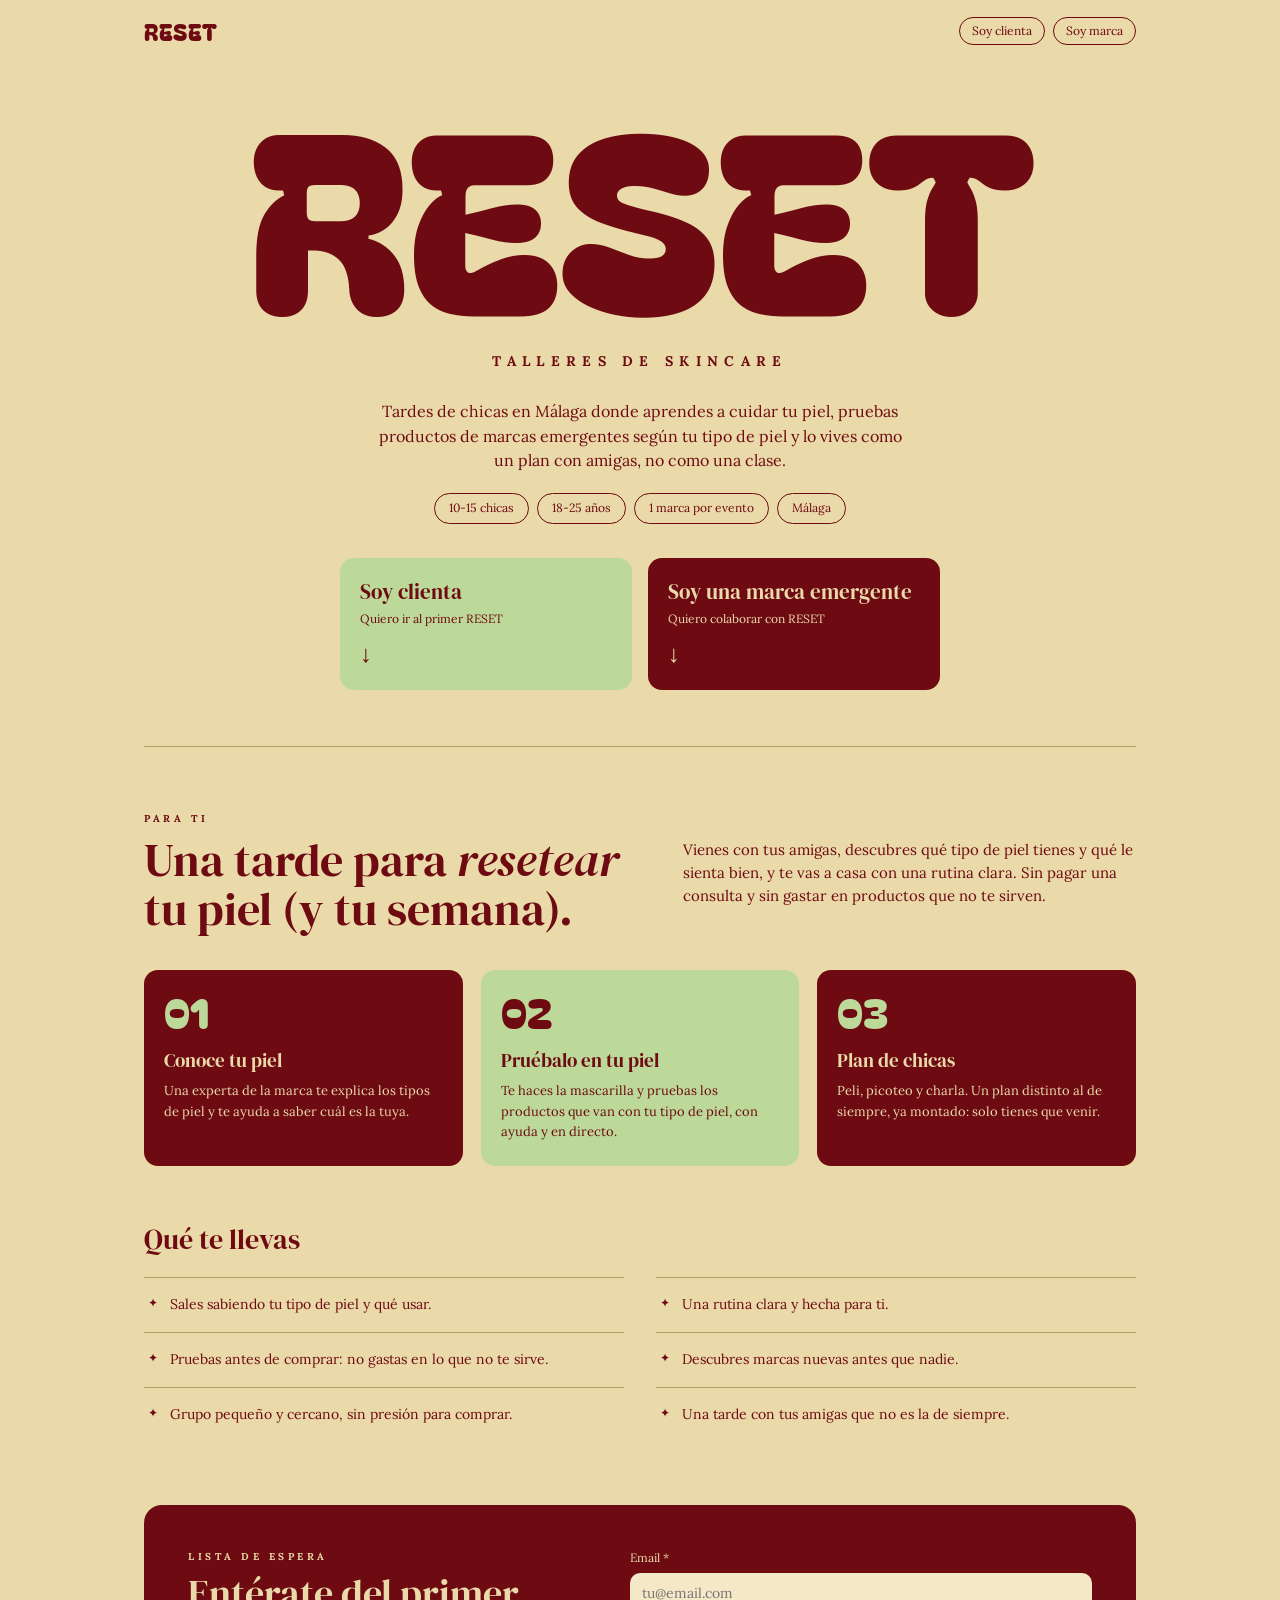
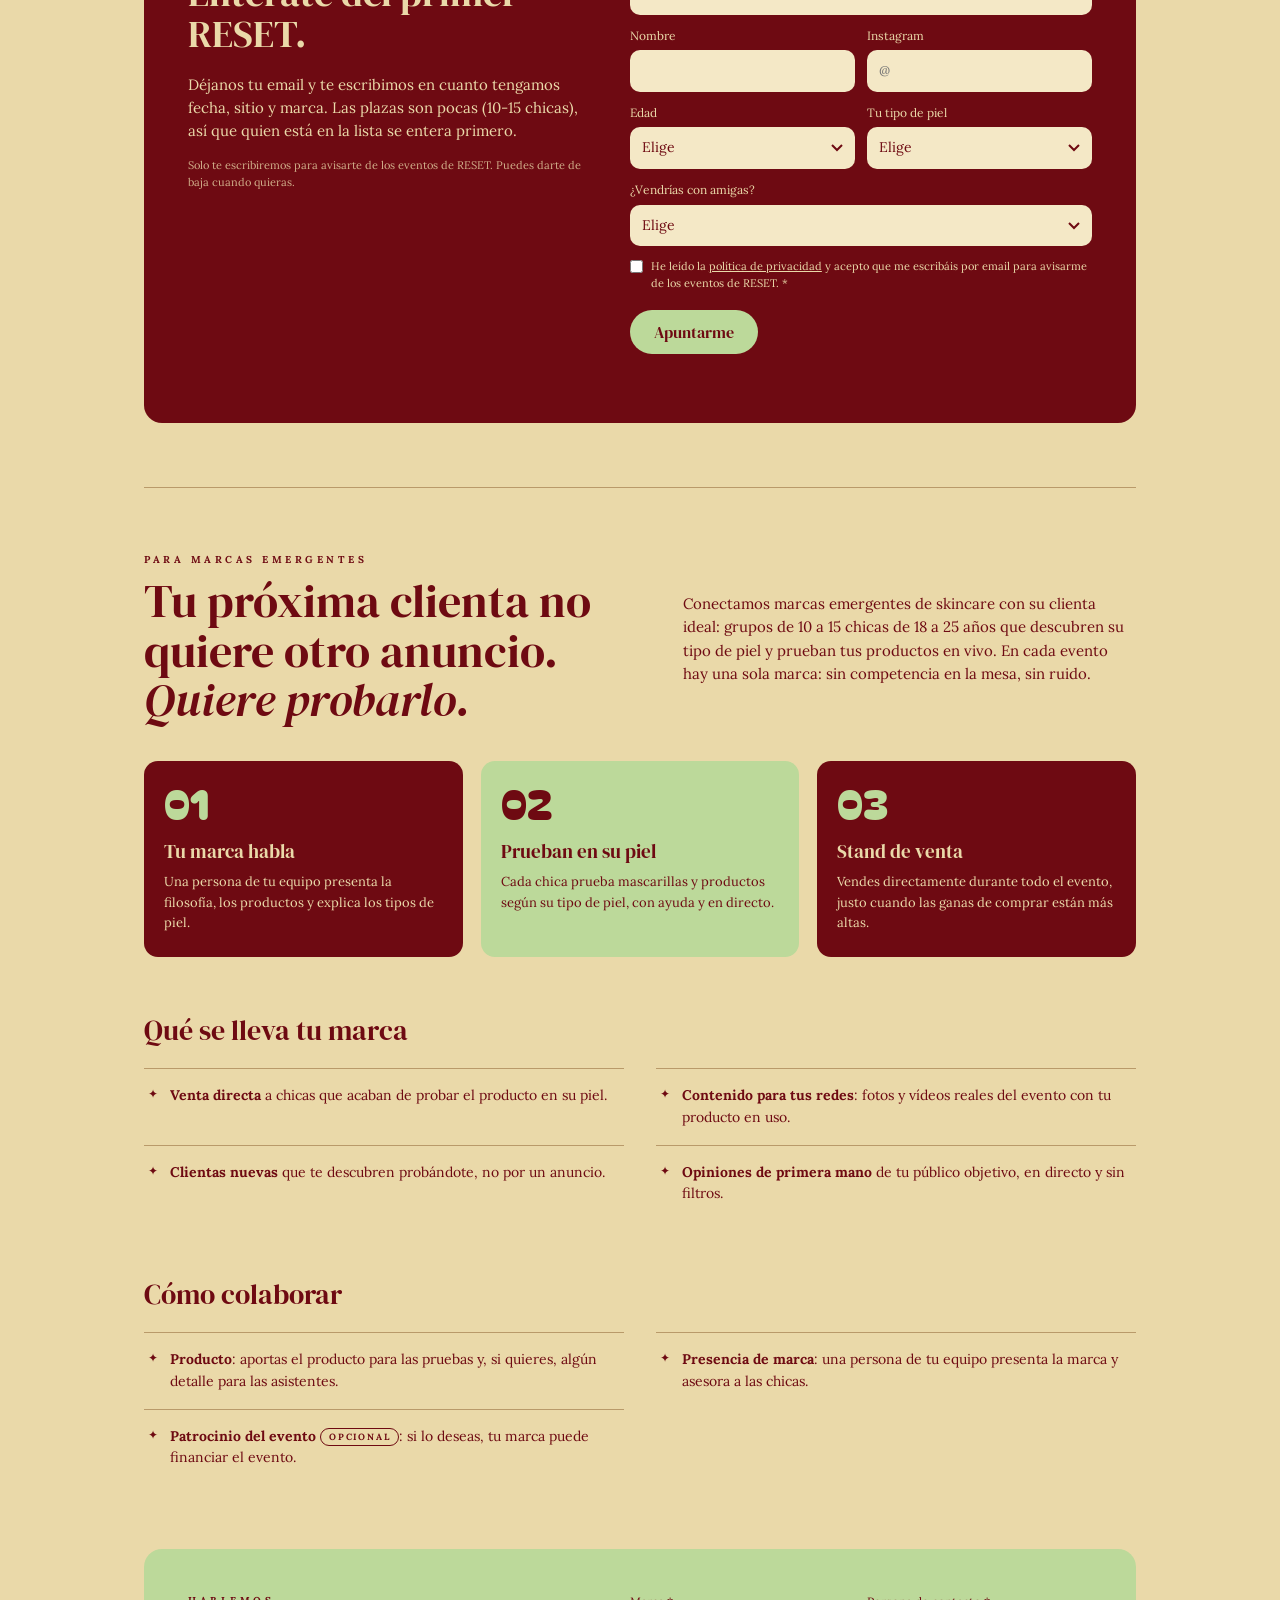
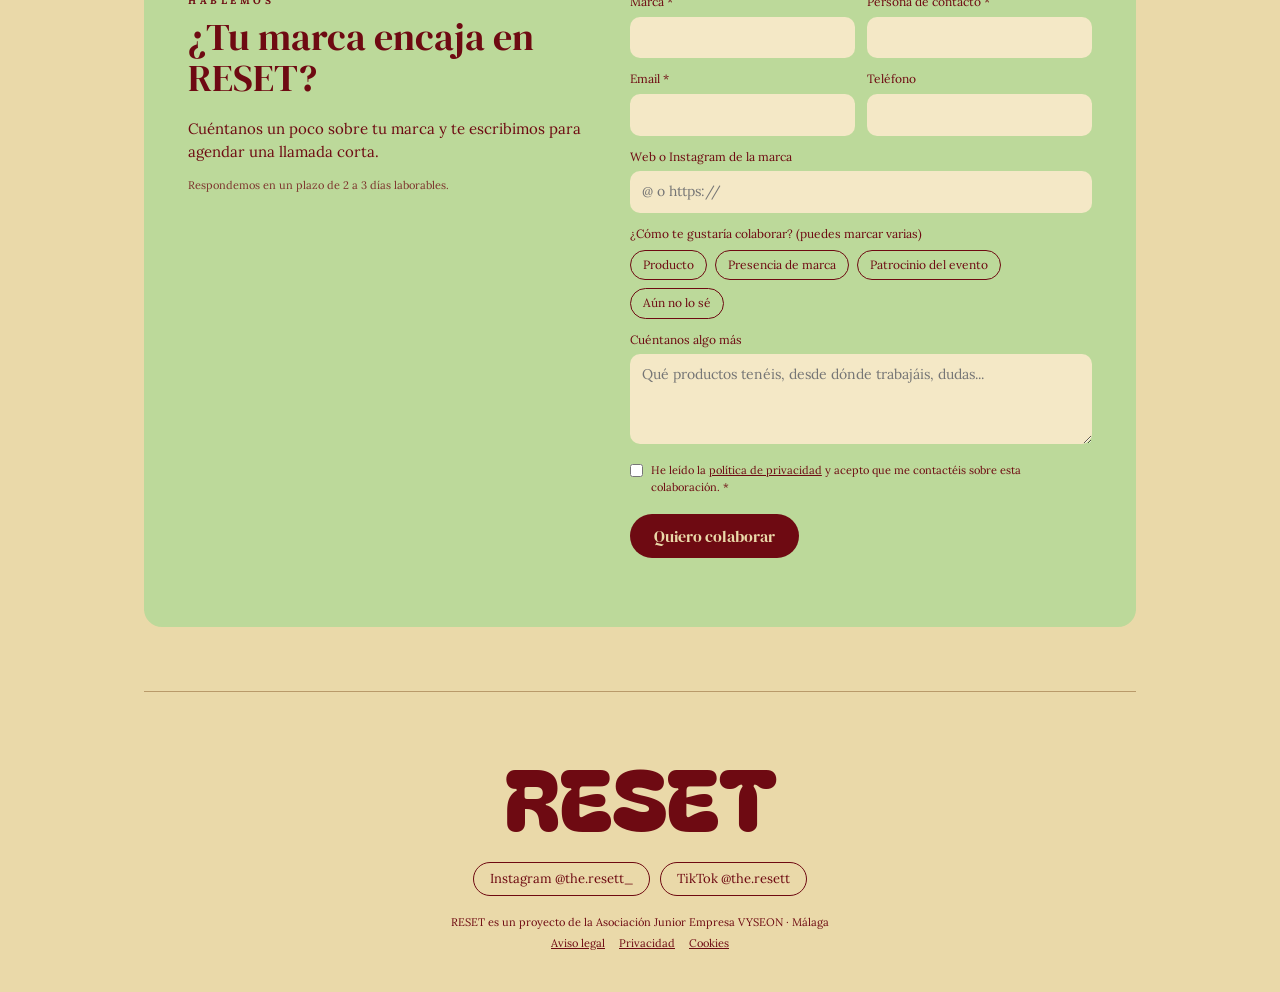
==== index.html @ 3e0664a7 "Add files via upload" ====
<!doctype html>
<html lang="es">
<head>
<meta charset="utf-8">
<meta name="viewport" content="width=device-width, initial-scale=1">
<title>RESET · Talleres de skincare en Málaga</title>
<meta name="description" content="Tardes de chicas en Málaga donde aprendes a cuidar tu piel, pruebas productos de marcas emergentes según tu tipo de piel y lo vives como un plan con amigas.">
<link rel="preconnect" href="https://fonts.googleapis.com">
<link rel="preconnect" href="https://fonts.gstatic.com" crossorigin>
<link href="https://fonts.googleapis.com/css2?family=Bagel+Fat+One&family=DM+Serif+Display:ital@0;1&family=Lora:ital,wght@0,400;0,600;0,700;1,400&display=swap" rel="stylesheet">
<style>
  :root{
    --cream:#ead9a9;
    --cream-2:#f4e8c6;
    --wine:#6e0a12;
    --wine-2:#5a070e;
    --green:#bcd99a;
    --line:#b99a6a;
    --display:'Bagel Fat One', 'DM Serif Display', serif;
    --serif:'DM Serif Display', Georgia, serif;
    --body:'Lora', Georgia, serif;
  }
  *{box-sizing:border-box;margin:0;padding:0}
  html{scroll-behavior:smooth}
  body{background:var(--cream);color:var(--wine);font-family:var(--body);font-size:15px;line-height:1.55;-webkit-font-smoothing:antialiased}
  a{color:inherit}
  .wrap{max-width:1040px;margin:0 auto;padding:0 24px}

  /* NAV */
  .nav{display:flex;justify-content:space-between;align-items:center;padding:14px 0}
  .nav .logo{font-family:var(--display);font-size:22px;text-decoration:none;letter-spacing:.5px}
  .nav .pills{display:flex;gap:8px}
  .pill{border:1.5px solid var(--wine);border-radius:999px;padding:4px 12px;font-size:12px;text-decoration:none;white-space:nowrap;transition:background .2s,color .2s}
  a.pill:hover{background:var(--wine);color:var(--cream)}

  /* HERO */
  .hero{text-align:center;padding:24px 0 56px;border-bottom:1.5px solid var(--line)}
  .hero h1{font-family:var(--display);font-weight:400;font-size:clamp(84px,22vw,250px);line-height:.9;letter-spacing:-2px;margin-top:10px}
  .hero .kicker{letter-spacing:.45em;font-size:14px;font-weight:700;margin:30px 0 26px;text-transform:uppercase}
  .hero p.lead{max-width:540px;margin:0 auto;font-size:16px}
  .tags{display:flex;flex-wrap:wrap;justify-content:center;gap:8px;margin:20px 0 34px}
  .tags .pill{font-size:12px;padding:5px 14px}
  .choices{display:grid;grid-template-columns:1fr 1fr;gap:16px;max-width:600px;margin:0 auto}
  .choice{display:block;text-align:left;text-decoration:none;border-radius:14px;padding:18px 20px;min-height:120px;transition:transform .2s}
  .choice:hover{transform:translateY(-3px)}
  .choice strong{font-family:var(--serif);font-weight:400;font-size:21px;display:block}
  .choice small{font-size:12px;display:block;margin-top:2px}
  .choice .arrow{font-size:24px;display:block;margin-top:6px}
  .choice.green{background:var(--green)}
  .choice.wine{background:var(--wine);color:var(--cream)}

  /* SECTIONS */
  section.block{padding:64px 0;border-bottom:1.5px solid var(--line)}
  .eyebrow{font-size:10px;letter-spacing:.35em;text-transform:uppercase;font-weight:700;margin-bottom:8px}
  .intro{display:grid;grid-template-columns:1.1fr 1fr;gap:40px;align-items:center;margin-bottom:36px}
  h2{font-family:var(--serif);font-weight:400;font-size:clamp(32px,4.6vw,46px);line-height:1.08}
  h2 em{font-style:italic}
  h3{font-family:var(--serif);font-weight:400;font-size:28px;margin:52px 0 16px}
  .cards{display:grid;grid-template-columns:repeat(3,1fr);gap:18px}
  .card{border-radius:14px;padding:20px 20px 24px;min-height:180px}
  .card.wine{background:var(--wine);color:var(--cream)}
  .card.green{background:var(--green);color:var(--wine)}
  .card .num{font-family:var(--display);font-size:42px;line-height:1;color:var(--green)}
  .card.green .num{color:var(--wine)}
  .card h4{font-family:var(--serif);font-weight:400;font-size:19px;margin:14px 0 6px}
  .card p{font-size:13px}

  .list{display:grid;grid-template-columns:1fr 1fr;column-gap:32px}
  .list li{list-style:none;border-top:1.5px solid var(--line);padding:16px 0 16px 26px;position:relative;font-size:14px}
  .list li::before{content:"✦";position:absolute;left:4px;top:16px;font-size:12px}
  .list li b{font-weight:700}
  .badge{display:inline-block;border:1.5px solid var(--wine);border-radius:999px;font-size:9px;letter-spacing:.2em;padding:1px 8px;vertical-align:middle;font-weight:700}

  /* FORMS */
  .formbox{border-radius:18px;padding:44px;display:grid;grid-template-columns:1fr 1.15fr;gap:40px;margin-top:64px}
  .formbox.wine{background:var(--wine);color:var(--cream)}
  .formbox.green{background:var(--green);color:var(--wine)}
  .formbox h2{font-size:clamp(30px,3.6vw,38px);margin-bottom:18px}
  .formbox .note{font-size:11px;opacity:.8;margin-top:14px}
  form .row{display:grid;grid-template-columns:1fr 1fr;gap:12px}
  form label.f{display:block;font-size:12px;margin-bottom:12px}
  form label.f span{display:block;margin-bottom:5px}
  input[type=text],input[type=email],input[type=tel],input[type=url],select,textarea{
    width:100%;font:inherit;font-size:14px;color:var(--wine);background:var(--cream-2);border:none;border-radius:10px;padding:10px 12px;outline:2px solid transparent;transition:outline-color .2s}
  input:focus,select:focus,textarea:focus{outline-color:var(--wine)}
  .formbox.wine input:focus,.formbox.wine select:focus{outline-color:var(--green)}
  textarea{min-height:90px;resize:vertical}
  select{appearance:none;background-image:url("data:image/svg+xml,%3Csvg xmlns='http://www.w3.org/2000/svg' width='12' height='8'%3E%3Cpath d='M1 1l5 5 5-5' stroke='%236e0a12' stroke-width='2' fill='none'/%3E%3C/svg%3E");background-repeat:no-repeat;background-position:right 12px center;padding-right:32px}
  .consent{display:flex;gap:8px;align-items:flex-start;font-size:11px;margin:8px 0 18px}
  .consent input{margin-top:2px;accent-color:var(--wine)}
  .chips{display:flex;flex-wrap:wrap;gap:8px;margin-bottom:12px}
  .chips label{cursor:pointer}
  .chips input{position:absolute;opacity:0;pointer-events:none}
  .chips span{display:inline-block;border:1.5px solid var(--wine);border-radius:999px;padding:5px 12px;font-size:12px;transition:background .2s,color .2s}
  .chips input:checked + span{background:var(--wine);color:var(--cream)}
  .chips input:focus-visible + span{outline:2px solid var(--wine);outline-offset:2px}
  .btn{font-family:var(--serif);font-size:16px;border:none;border-radius:999px;padding:11px 24px;cursor:pointer;transition:transform .15s,opacity .2s}
  .btn:hover{transform:translateY(-2px)}
  .btn:disabled{opacity:.6;cursor:wait}
  .btn.green{background:var(--green);color:var(--wine)}
  .btn.wine{background:var(--wine);color:var(--cream)}
  .status{font-size:13px;margin-top:12px;min-height:1em}
  .hp{display:none}

  /* FOOTER */
  footer{text-align:center;padding:60px 0 40px}
  footer .logo{font-family:var(--display);font-size:clamp(56px,10vw,86px);line-height:1}
  footer .social{display:flex;justify-content:center;gap:10px;margin:24px 0 18px;flex-wrap:wrap}
  footer .social .pill{font-size:13px;padding:6px 16px}
  footer small{font-size:11px;display:block}
  footer .legal{margin-top:4px;display:flex;justify-content:center;gap:14px;font-size:11px}

  @media (max-width:760px){
    .intro,.formbox{grid-template-columns:1fr;gap:20px}
    .cards{grid-template-columns:1fr}
    .list{grid-template-columns:1fr}
    .formbox{padding:28px 20px}
    .choices{grid-template-columns:1fr}
    .nav .pills .pill{font-size:11px;padding:4px 10px}
    form .row{grid-template-columns:1fr;gap:0}
  }
</style>
</head>
<body>

<div class="wrap">
  <nav class="nav">
    <a class="logo" href="#top">RESET</a>
    <div class="pills">
      <a class="pill" href="#clientas">Soy clienta</a>
      <a class="pill" href="#marcas">Soy marca</a>
    </div>
  </nav>

  <header class="hero" id="top">
    <h1>RESET</h1>
    <p class="kicker">Talleres de skincare</p>
    <p class="lead">Tardes de chicas en Málaga donde aprendes a cuidar tu piel, pruebas productos de marcas emergentes según tu tipo de piel y lo vives como un plan con amigas, no como una clase.</p>
    <div class="tags">
      <span class="pill">10-15 chicas</span>
      <span class="pill">18-25 años</span>
      <span class="pill">1 marca por evento</span>
      <span class="pill">Málaga</span>
    </div>
    <div class="choices">
      <a class="choice green" href="#clientas"><strong>Soy clienta</strong><small>Quiero ir al primer RESET</small><span class="arrow">↓</span></a>
      <a class="choice wine" href="#marcas"><strong>Soy una marca emergente</strong><small>Quiero colaborar con RESET</small><span class="arrow">↓</span></a>
    </div>
  </header>

  <!-- CLIENTAS -->
  <section class="block" id="clientas">
    <div class="intro">
      <div>
        <p class="eyebrow">Para ti</p>
        <h2>Una tarde para <em>resetear</em> tu piel (y tu semana).</h2>
      </div>
      <p>Vienes con tus amigas, descubres qué tipo de piel tienes y qué le sienta bien, y te vas a casa con una rutina clara. Sin pagar una consulta y sin gastar en productos que no te sirven.</p>
    </div>

    <div class="cards">
      <div class="card wine"><div class="num">01</div><h4>Conoce tu piel</h4><p>Una experta de la marca te explica los tipos de piel y te ayuda a saber cuál es la tuya.</p></div>
      <div class="card green"><div class="num">02</div><h4>Pruébalo en tu piel</h4><p>Te haces la mascarilla y pruebas los productos que van con tu tipo de piel, con ayuda y en directo.</p></div>
      <div class="card wine"><div class="num">03</div><h4>Plan de chicas</h4><p>Peli, picoteo y charla. Un plan distinto al de siempre, ya montado: solo tienes que venir.</p></div>
    </div>

    <h3>Qué te llevas</h3>
    <ul class="list">
      <li>Sales sabiendo tu tipo de piel y qué usar.</li>
      <li>Una rutina clara y hecha para ti.</li>
      <li>Pruebas antes de comprar: no gastas en lo que no te sirve.</li>
      <li>Descubres marcas nuevas antes que nadie.</li>
      <li>Grupo pequeño y cercano, sin presión para comprar.</li>
      <li>Una tarde con tus amigas que no es la de siempre.</li>
    </ul>

    <div class="formbox wine">
      <div>
        <p class="eyebrow">Lista de espera</p>
        <h2>Entérate del primer RESET.</h2>
        <p>Déjanos tu email y te escribimos en cuanto tengamos fecha, sitio y marca. Las plazas son pocas (10-15 chicas), así que quien está en la lista se entera primero.</p>
        <p class="note">Solo te escribiremos para avisarte de los eventos de RESET. Puedes darte de baja cuando quieras.</p>
      </div>
      <form class="js-form" data-subject="Nueva clienta en la lista de espera de RESET">
        <label class="f"><span>Email *</span><input type="email" name="email" placeholder="tu@email.com" required></label>
        <div class="row">
          <label class="f"><span>Nombre</span><input type="text" name="nombre"></label>
          <label class="f"><span>Instagram</span><input type="text" name="instagram" placeholder="@"></label>
        </div>
        <div class="row">
          <label class="f"><span>Edad</span>
            <select name="edad"><option value="">Elige</option><option>Menos de 18</option><option>18-20</option><option>21-23</option><option>24-25</option><option>Más de 25</option></select>
          </label>
          <label class="f"><span>Tu tipo de piel</span>
            <select name="tipo_de_piel"><option value="">Elige</option><option>Seca</option><option>Grasa</option><option>Mixta</option><option>Normal</option><option>Sensible</option><option>No lo sé</option></select>
          </label>
        </div>
        <label class="f"><span>¿Vendrías con amigas?</span>
          <select name="con_amigas"><option value="">Elige</option><option>Sí, con amigas</option><option>Sí, con una amiga</option><option>Iría sola</option><option>Aún no lo sé</option></select>
        </label>
        <label class="consent"><input type="checkbox" name="privacidad" value="Aceptada" required><span>He leído la <a href="#">política de privacidad</a> y acepto que me escribáis por email para avisarme de los eventos de RESET. *</span></label>
        <input class="hp" type="text" name="_honey" tabindex="-1" autocomplete="off">
        <button class="btn green" type="submit">Apuntarme</button>
        <p class="status" role="status"></p>
      </form>
    </div>
  </section>

  <!-- MARCAS -->
  <section class="block" id="marcas">
    <div class="intro">
      <div>
        <p class="eyebrow">Para marcas emergentes</p>
        <h2>Tu próxima clienta no quiere otro anuncio. <em>Quiere probarlo.</em></h2>
      </div>
      <p>Conectamos marcas emergentes de skincare con su clienta ideal: grupos de 10 a 15 chicas de 18 a 25 años que descubren su tipo de piel y prueban tus productos en vivo. En cada evento hay una sola marca: sin competencia en la mesa, sin ruido.</p>
    </div>

    <div class="cards">
      <div class="card wine"><div class="num">01</div><h4>Tu marca habla</h4><p>Una persona de tu equipo presenta la filosofía, los productos y explica los tipos de piel.</p></div>
      <div class="card green"><div class="num">02</div><h4>Prueban en su piel</h4><p>Cada chica prueba mascarillas y productos según su tipo de piel, con ayuda y en directo.</p></div>
      <div class="card wine"><div class="num">03</div><h4>Stand de venta</h4><p>Vendes directamente durante todo el evento, justo cuando las ganas de comprar están más altas.</p></div>
    </div>

    <h3>Qué se lleva tu marca</h3>
    <ul class="list">
      <li><b>Venta directa</b> a chicas que acaban de probar el producto en su piel.</li>
      <li><b>Contenido para tus redes</b>: fotos y vídeos reales del evento con tu producto en uso.</li>
      <li><b>Clientas nuevas</b> que te descubren probándote, no por un anuncio.</li>
      <li><b>Opiniones de primera mano</b> de tu público objetivo, en directo y sin filtros.</li>
    </ul>

    <h3>Cómo colaborar</h3>
    <ul class="list">
      <li><b>Producto</b>: aportas el producto para las pruebas y, si quieres, algún detalle para las asistentes.</li>
      <li><b>Presencia de marca</b>: una persona de tu equipo presenta la marca y asesora a las chicas.</li>
      <li><b>Patrocinio del evento</b> <span class="badge">OPCIONAL</span>: si lo deseas, tu marca puede financiar el evento.</li>
    </ul>

    <div class="formbox green">
      <div>
        <p class="eyebrow">Hablemos</p>
        <h2>¿Tu marca encaja en RESET?</h2>
        <p>Cuéntanos un poco sobre tu marca y te escribimos para agendar una llamada corta.</p>
        <p class="note">Respondemos en un plazo de 2 a 3 días laborables.</p>
      </div>
      <form class="js-form" data-subject="Nueva marca interesada en colaborar con RESET">
        <div class="row">
          <label class="f"><span>Marca *</span><input type="text" name="marca" required></label>
          <label class="f"><span>Persona de contacto *</span><input type="text" name="persona_de_contacto" required></label>
        </div>
        <div class="row">
          <label class="f"><span>Email *</span><input type="email" name="email" required></label>
          <label class="f"><span>Teléfono</span><input type="tel" name="telefono"></label>
        </div>
        <label class="f"><span>Web o Instagram de la marca</span><input type="text" name="web_o_instagram" placeholder="@ o https://"></label>
        <label class="f" style="margin-bottom:6px"><span>¿Cómo te gustaría colaborar? (puedes marcar varias)</span></label>
        <div class="chips">
          <label><input type="checkbox" name="colaboracion" value="Producto"><span>Producto</span></label>
          <label><input type="checkbox" name="colaboracion" value="Presencia de marca"><span>Presencia de marca</span></label>
          <label><input type="checkbox" name="colaboracion" value="Patrocinio del evento"><span>Patrocinio del evento</span></label>
          <label><input type="checkbox" name="colaboracion" value="Aún no lo sé"><span>Aún no lo sé</span></label>
        </div>
        <label class="f"><span>Cuéntanos algo más</span><textarea name="mensaje" placeholder="Qué productos tenéis, desde dónde trabajáis, dudas..."></textarea></label>
        <label class="consent"><input type="checkbox" name="privacidad" value="Aceptada" required><span>He leído la <a href="#">política de privacidad</a> y acepto que me contactéis sobre esta colaboración. *</span></label>
        <input class="hp" type="text" name="_honey" tabindex="-1" autocomplete="off">
        <button class="btn wine" type="submit">Quiero colaborar</button>
        <p class="status" role="status"></p>
      </form>
    </div>
  </section>

  <footer>
    <div class="logo">RESET</div>
    <div class="social">
      <a class="pill" href="https://www.instagram.com/the.resett_/" target="_blank" rel="noopener">Instagram @the.resett_</a>
      <a class="pill" href="https://www.tiktok.com/@the.resett" target="_blank" rel="noopener">TikTok @the.resett</a>
    </div>
    <small>RESET es un proyecto de la Asociación Junior Empresa VYSEON · Málaga</small>
    <div class="legal"><a href="#">Aviso legal</a><a href="#">Privacidad</a><a href="#">Cookies</a></div>
  </footer>
</div>

<script>
  // Envío de formularios a resett.info@gmail.com mediante FormSubmit (sin servidor propio)
  const ENDPOINT = 'https://formsubmit.co/ajax/resett.info@gmail.com';

  document.querySelectorAll('.js-form').forEach(form => {
    form.addEventListener('submit', async e => {
      e.preventDefault();
      const status = form.querySelector('.status');
      const btn = form.querySelector('button[type=submit]');
      const fd = new FormData(form);
      if (fd.get('_honey')) return; // bot

      const data = {};
      for (const [k, v] of fd.entries()) {
        if (k === '_honey') continue;
        data[k] = data[k] ? data[k] + ', ' + v : v;
      }
      data._subject = form.dataset.subject;
      data._template = 'table';
      if (data.email) data._replyto = data.email;

      btn.disabled = true;
      status.textContent = 'Enviando…';
      try {
        const res = await fetch(ENDPOINT, {
          method: 'POST',
          headers: { 'Content-Type': 'application/json', 'Accept': 'application/json' },
          body: JSON.stringify(data)
        });
        const out = await res.json().catch(() => ({}));
        if (!res.ok || out.success === 'false' || out.success === false) throw new Error(out.message || 'Error');
        form.reset();
        status.textContent = '¡Gracias! Lo hemos recibido. Te escribiremos pronto ✦';
      } catch (err) {
        status.textContent = 'Vaya, no se ha podido enviar. Inténtalo de nuevo o escríbenos a resett.info@gmail.com';
      } finally {
        btn.disabled = false;
      }
    });
  });
</script>
</body>
</html>
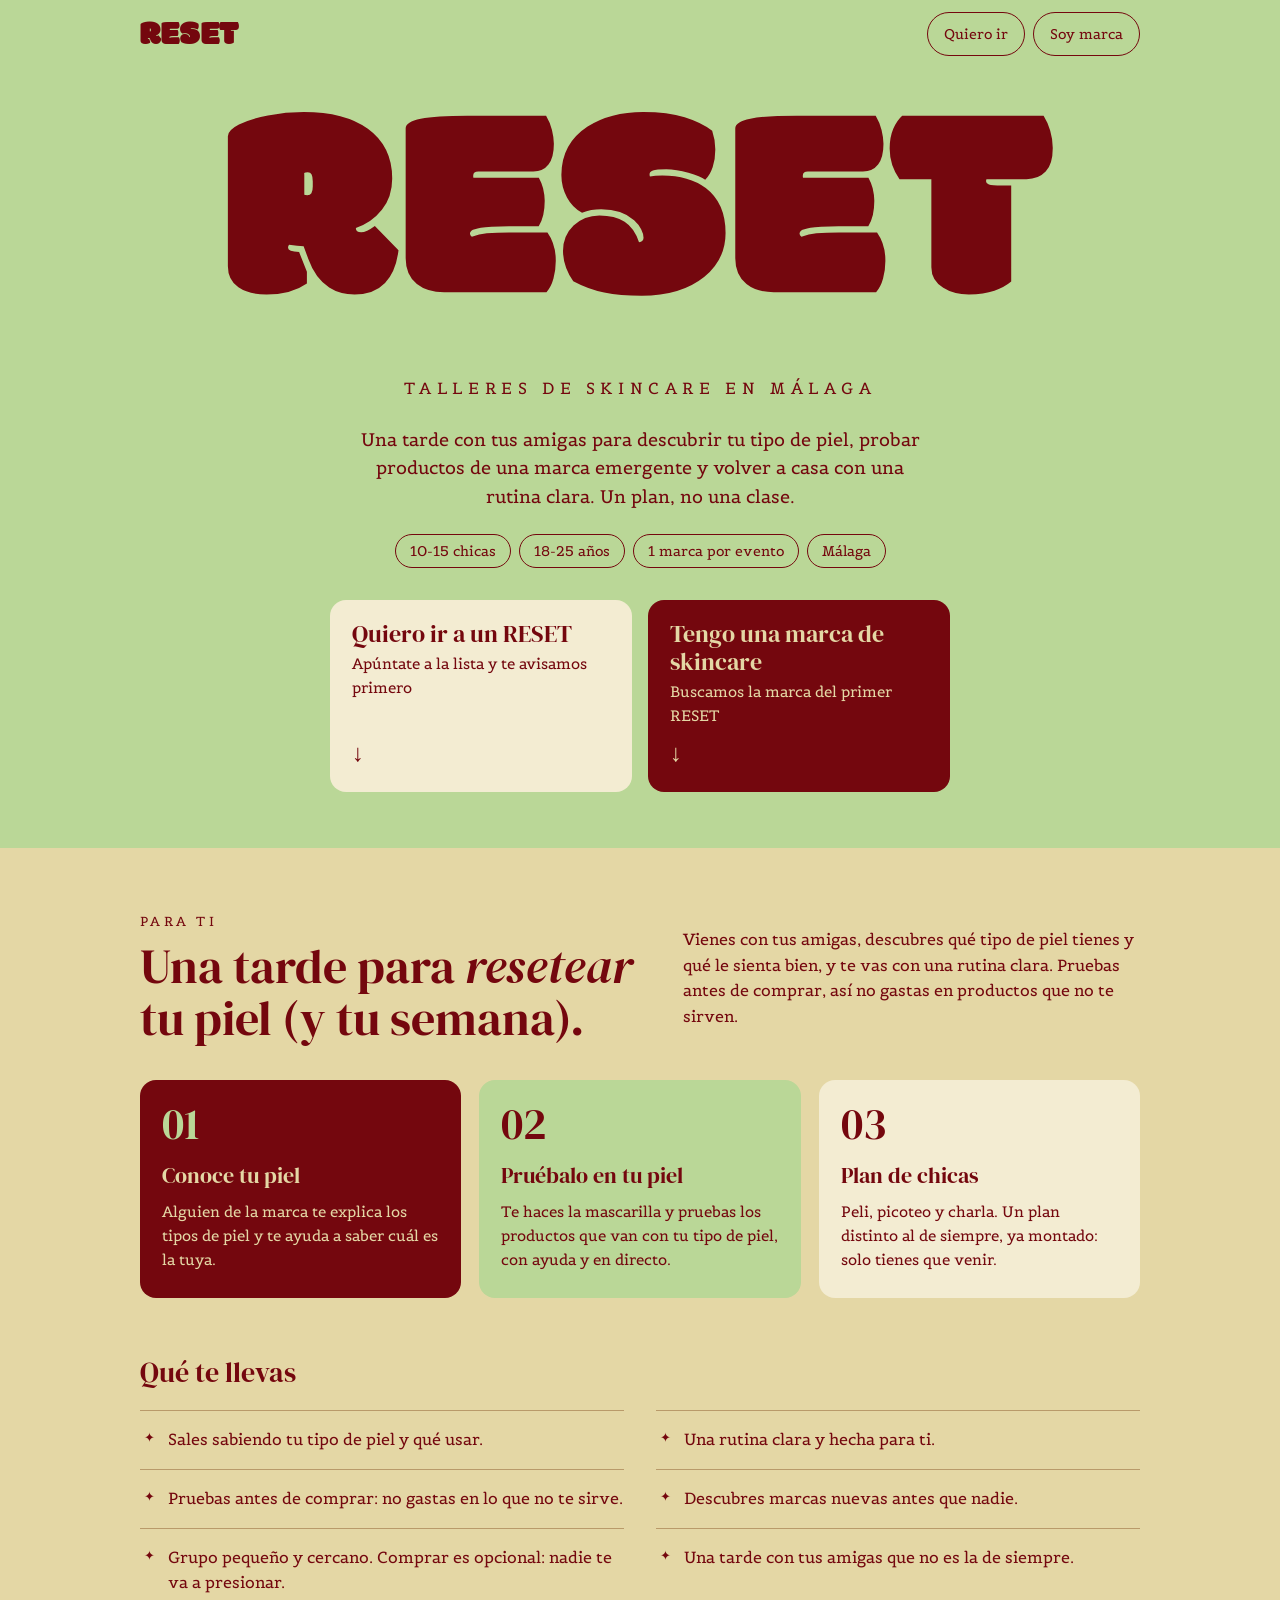
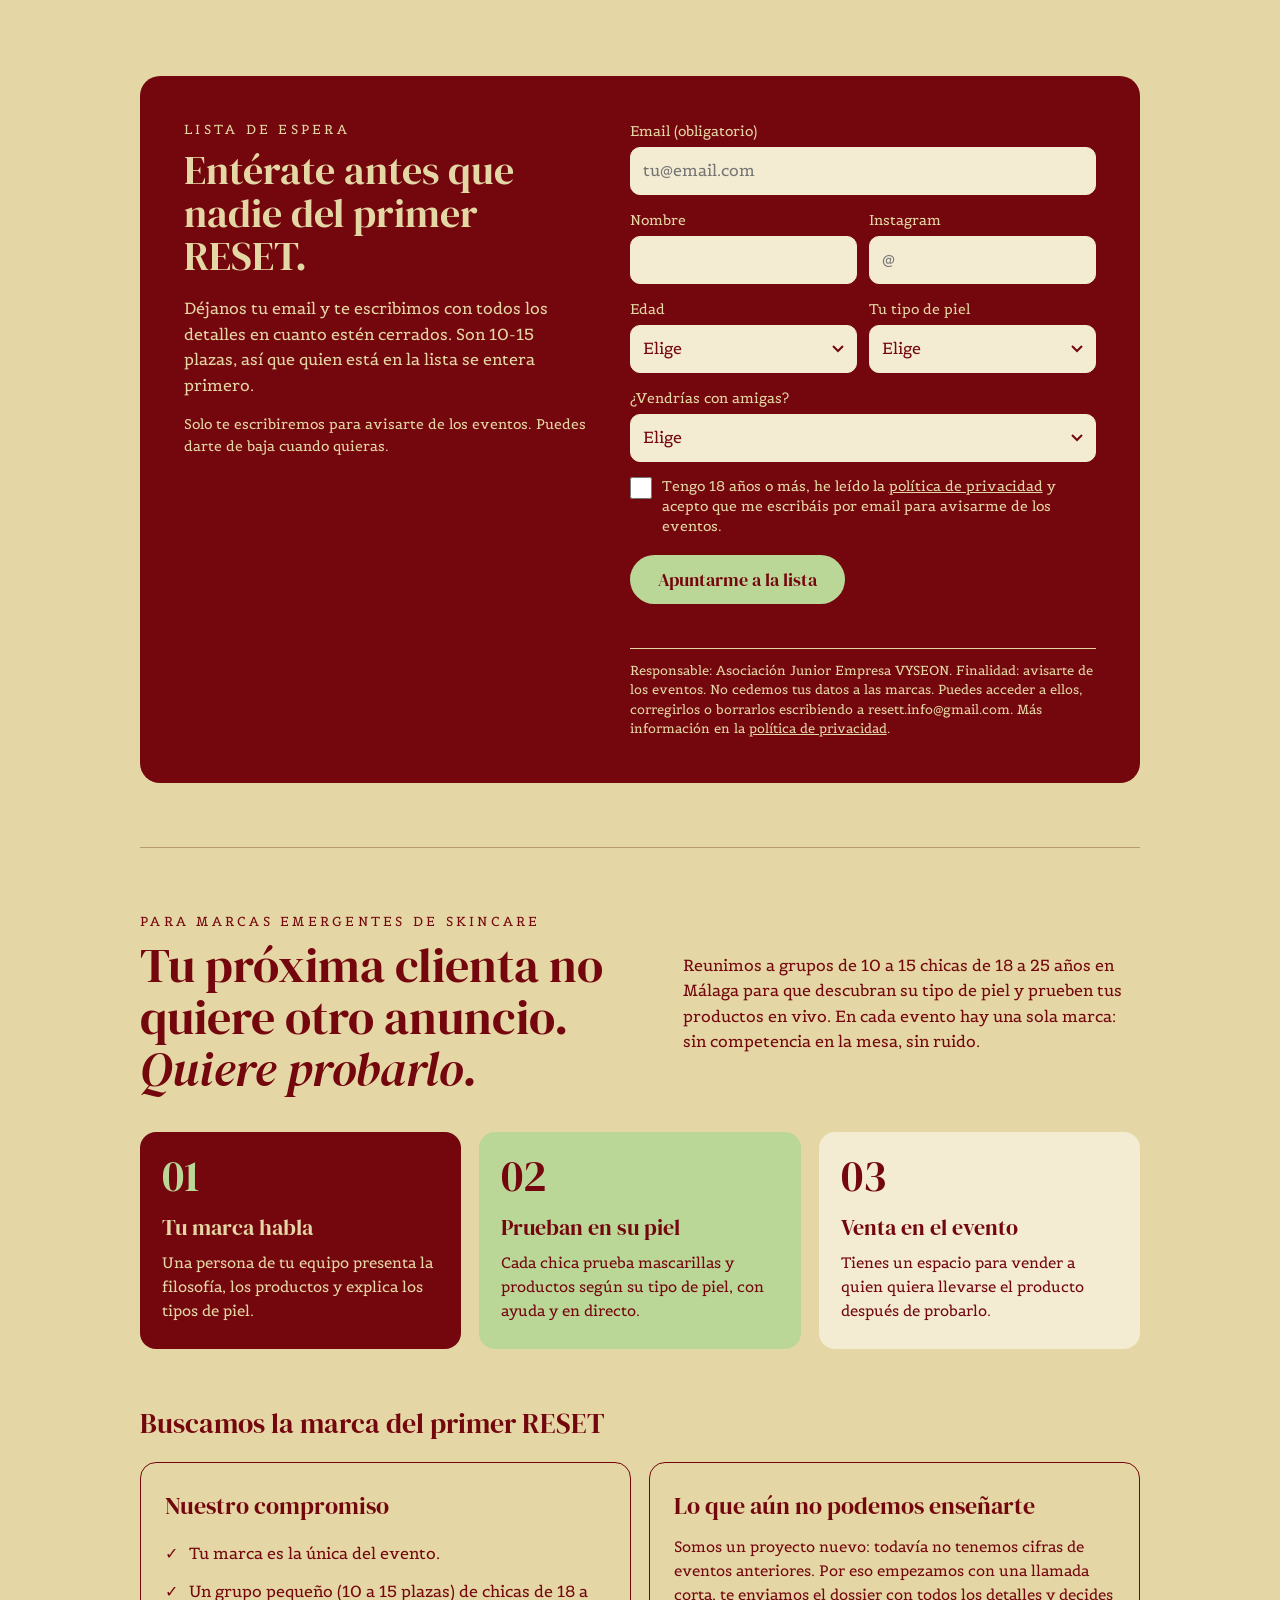
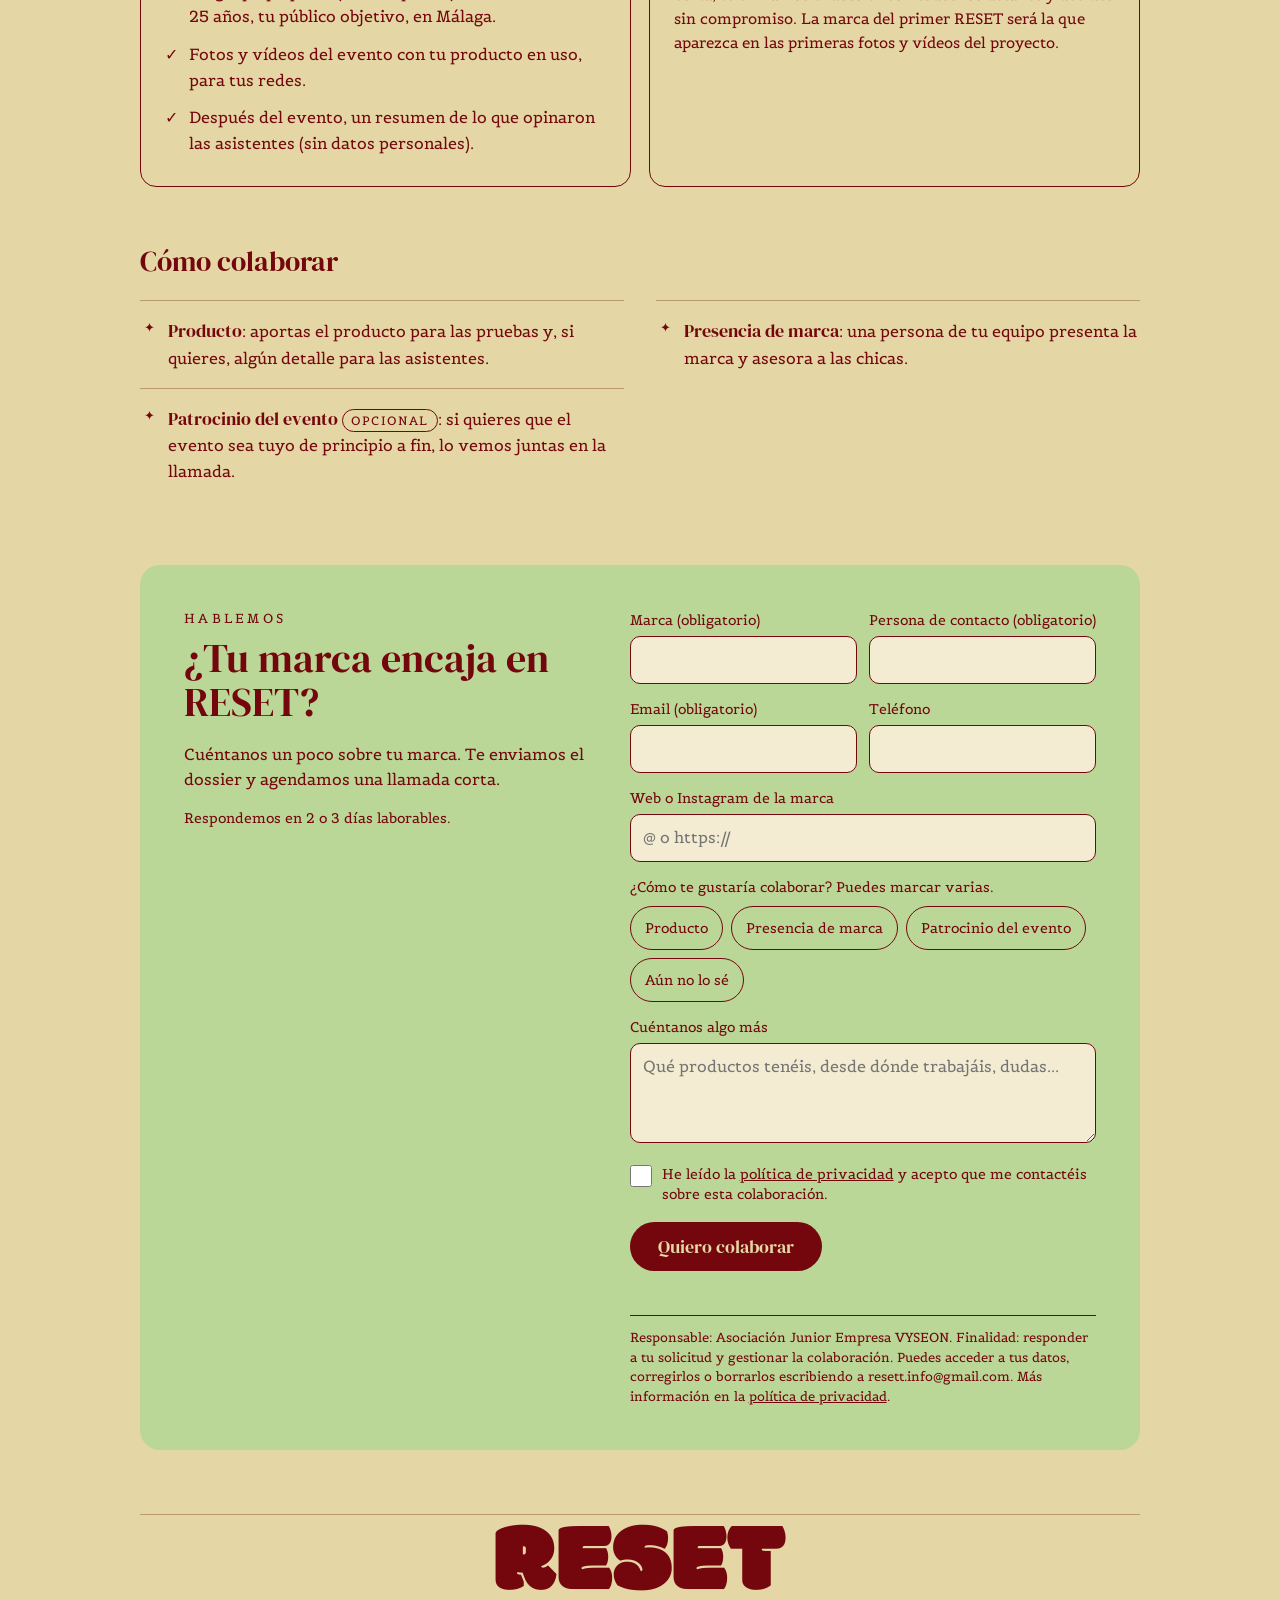
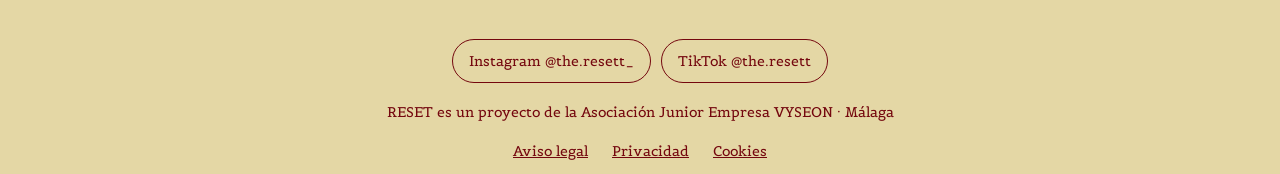
==== commit 49c46831: "Landing v2: páginas legales, marca, accesibilidad y textos Co-Authored-By: Claude Opus 5.5 <noreply@" ====
--- a/index.html
+++ b/index.html
@@ -3,166 +3,219 @@
 <head>
 <meta charset="utf-8">
 <meta name="viewport" content="width=device-width, initial-scale=1">
-<title>RESET · Talleres de skincare en Málaga</title>
-<meta name="description" content="Tardes de chicas en Málaga donde aprendes a cuidar tu piel, pruebas productos de marcas emergentes según tu tipo de piel y lo vives como un plan con amigas.">
-<link rel="preconnect" href="https://fonts.googleapis.com">
-<link rel="preconnect" href="https://fonts.gstatic.com" crossorigin>
-<link href="https://fonts.googleapis.com/css2?family=Bagel+Fat+One&family=DM+Serif+Display:ital@0;1&family=Lora:ital,wght@0,400;0,600;0,700;1,400&display=swap" rel="stylesheet">
+<title>RESET · Talleres de skincare en Málaga para chicas de 18 a 25</title>
+<meta name="description" content="Tardes de skincare en Málaga para grupos pequeños: descubres tu tipo de piel, pruebas productos de una marca emergente y te vas con una rutina clara. Apúntate a la lista.">
+<link rel="canonical" href="https://carlotaoliveros-dev.github.io/reset/">
+<link rel="icon" href="favicon.svg" type="image/svg+xml">
+<meta name="theme-color" content="#BAD797">
+<meta property="og:type" content="website">
+<meta property="og:locale" content="es_ES">
+<meta property="og:site_name" content="RESET">
+<meta property="og:title" content="RESET · Talleres de skincare en Málaga">
+<meta property="og:description" content="Una tarde con tus amigas para conocer tu piel y probar productos de una marca emergente. Grupos de 10 a 15 chicas.">
+<meta property="og:url" content="https://carlotaoliveros-dev.github.io/reset/">
+<meta property="og:image" content="https://carlotaoliveros-dev.github.io/reset/og.png">
+<meta property="og:image:width" content="1200">
+<meta property="og:image:height" content="630">
+<meta name="twitter:card" content="summary_large_image">
+<script type="application/ld+json">
+{"@context":"https://schema.org","@type":"Organization","name":"RESET","url":"https://carlotaoliveros-dev.github.io/reset/","logo":"https://carlotaoliveros-dev.github.io/reset/og.png","areaServed":"Málaga","sameAs":["https://www.instagram.com/the.resett_/","https://www.tiktok.com/@the.resett"]}
+</script>
 <style>
+  /* Fuentes de marca servidas desde la propia web (sin Google Fonts: nada de IPs a terceros) */
+  @font-face{font-family:'Modak';src:url(fuentes/modak.woff2) format('woff2');font-display:block}
+  @font-face{font-family:'DM Serif Display';src:url(fuentes/dmserif.woff2) format('woff2');font-display:swap}
+  @font-face{font-family:'DM Serif Display';font-style:italic;src:url(fuentes/dmserif-italic.woff2) format('woff2');font-display:swap}
+  @font-face{font-family:'Belgrano';src:url(fuentes/belgrano.woff2) format('woff2');font-display:swap}
+
   :root{
-    --cream:#ead9a9;
-    --cream-2:#f4e8c6;
-    --wine:#6e0a12;
-    --wine-2:#5a070e;
-    --green:#bcd99a;
+    /* Paleta oficial de marca (antes había tonos "casi iguales": #6e0a12, #bcd99a, #ead9a9) */
+    --cherry:#74070E;
+    --green:#BAD797;
+    --cream:#E4D7A5;
+    --cream-2:#F3ECD2;
     --line:#b99a6a;
-    --display:'Bagel Fat One', 'DM Serif Display', serif;
+    --display:'Modak', 'DM Serif Display', serif;
     --serif:'DM Serif Display', Georgia, serif;
-    --body:'Lora', Georgia, serif;
+    --body:'Belgrano', Georgia, serif;
   }
   *{box-sizing:border-box;margin:0;padding:0}
   html{scroll-behavior:smooth}
-  body{background:var(--cream);color:var(--wine);font-family:var(--body);font-size:15px;line-height:1.55;-webkit-font-smoothing:antialiased}
+  body{background:var(--cream);color:var(--cherry);font-family:var(--body);font-size:16px;line-height:1.6;-webkit-font-smoothing:antialiased}
   a{color:inherit}
-  .wrap{max-width:1040px;margin:0 auto;padding:0 24px}
+  :focus-visible{outline:3px solid var(--cherry);outline-offset:3px}
+  .wine :focus-visible,.formbox.wine :focus-visible{outline-color:var(--green)}
+  .wrap{max-width:1040px;margin:0 auto;padding:0 20px}
+  .sr{position:absolute;width:1px;height:1px;overflow:hidden;clip:rect(0 0 0 0);white-space:nowrap}
 
   /* NAV */
-  .nav{display:flex;justify-content:space-between;align-items:center;padding:14px 0}
-  .nav .logo{font-family:var(--display);font-size:22px;text-decoration:none;letter-spacing:.5px}
+  .nav{display:flex;justify-content:space-between;align-items:center;padding:12px 0}
+  .nav .logo{font-family:var(--display);font-size:34px;line-height:1;text-decoration:none;padding-top:4px}
   .nav .pills{display:flex;gap:8px}
-  .pill{border:1.5px solid var(--wine);border-radius:999px;padding:4px 12px;font-size:12px;text-decoration:none;white-space:nowrap;transition:background .2s,color .2s}
-  a.pill:hover{background:var(--wine);color:var(--cream)}
-
-  /* HERO */
-  .hero{text-align:center;padding:24px 0 56px;border-bottom:1.5px solid var(--line)}
-  .hero h1{font-family:var(--display);font-weight:400;font-size:clamp(84px,22vw,250px);line-height:.9;letter-spacing:-2px;margin-top:10px}
-  .hero .kicker{letter-spacing:.45em;font-size:14px;font-weight:700;margin:30px 0 26px;text-transform:uppercase}
-  .hero p.lead{max-width:540px;margin:0 auto;font-size:16px}
-  .tags{display:flex;flex-wrap:wrap;justify-content:center;gap:8px;margin:20px 0 34px}
-  .tags .pill{font-size:12px;padding:5px 14px}
-  .choices{display:grid;grid-template-columns:1fr 1fr;gap:16px;max-width:600px;margin:0 auto}
-  .choice{display:block;text-align:left;text-decoration:none;border-radius:14px;padding:18px 20px;min-height:120px;transition:transform .2s}
+  .pill{display:inline-flex;align-items:center;min-height:44px;border:1.5px solid var(--cherry);border-radius:999px;padding:0 16px;font-size:14px;text-decoration:none;white-space:nowrap;transition:background .2s,color .2s}
+  a.pill:hover{background:var(--cherry);color:var(--cream)}
+
+  /* HERO: wordmark cherry sobre verde, igual que el logo de redes */
+  .hero-band{background:var(--green)}
+  .hero{text-align:center;padding:8px 0 56px}
+  .hero h1{font-weight:400}
+  .hero .word{display:block;font-family:var(--display);font-size:clamp(96px,26vw,280px);line-height:.95;letter-spacing:.01em;margin-top:16px}
+  .hero .kicker{display:block;font-family:var(--body);letter-spacing:.35em;font-size:clamp(13px,1.6vw,16px);font-weight:400;margin:18px 0 24px;text-transform:uppercase}
+  .hero p.lead{max-width:560px;margin:0 auto;font-size:18px}
+  .tags{display:flex;flex-wrap:wrap;justify-content:center;gap:8px;margin:22px 0 32px;list-style:none}
+  .tags li{border:1.5px solid var(--cherry);border-radius:999px;font-size:14px;padding:5px 14px}
+  .choices{display:grid;grid-template-columns:1fr 1fr;gap:16px;max-width:620px;margin:0 auto}
+  .choice{display:flex;flex-direction:column;text-align:left;text-decoration:none;border-radius:16px;padding:20px 22px;min-height:120px;transition:transform .2s}
   .choice:hover{transform:translateY(-3px)}
-  .choice strong{font-family:var(--serif);font-weight:400;font-size:21px;display:block}
-  .choice small{font-size:12px;display:block;margin-top:2px}
-  .choice .arrow{font-size:24px;display:block;margin-top:6px}
-  .choice.green{background:var(--green)}
-  .choice.wine{background:var(--wine);color:var(--cream)}
+  .choice strong{font-family:var(--serif);font-weight:400;font-size:24px;line-height:1.15}
+  .choice small{font-size:15px;margin-top:4px}
+  .choice .arrow{font-size:24px;margin-top:auto;padding-top:6px}
+  .choice.cream{background:var(--cream-2)}
+  .choice.wine{background:var(--cherry);color:var(--cream)}
 
   /* SECTIONS */
   section.block{padding:64px 0;border-bottom:1.5px solid var(--line)}
-  .eyebrow{font-size:10px;letter-spacing:.35em;text-transform:uppercase;font-weight:700;margin-bottom:8px}
+  .eyebrow{font-size:13px;letter-spacing:.25em;text-transform:uppercase;margin-bottom:8px}
   .intro{display:grid;grid-template-columns:1.1fr 1fr;gap:40px;align-items:center;margin-bottom:36px}
-  h2{font-family:var(--serif);font-weight:400;font-size:clamp(32px,4.6vw,46px);line-height:1.08}
+  h2{font-family:var(--serif);font-weight:400;font-size:clamp(32px,4.6vw,48px);line-height:1.08}
   h2 em{font-style:italic}
   h3{font-family:var(--serif);font-weight:400;font-size:28px;margin:52px 0 16px}
-  .cards{display:grid;grid-template-columns:repeat(3,1fr);gap:18px}
-  .card{border-radius:14px;padding:20px 20px 24px;min-height:180px}
-  .card.wine{background:var(--wine);color:var(--cream)}
-  .card.green{background:var(--green);color:var(--wine)}
-  .card .num{font-family:var(--display);font-size:42px;line-height:1;color:var(--green)}
-  .card.green .num{color:var(--wine)}
-  .card h4{font-family:var(--serif);font-weight:400;font-size:19px;margin:14px 0 6px}
-  .card p{font-size:13px}
+  .cards{display:grid;grid-template-columns:repeat(3,1fr);gap:18px;list-style:none}
+  .card{border-radius:16px;padding:22px 22px 26px;min-height:180px}
+  .card.wine{background:var(--cherry);color:var(--cream)}
+  .card.green{background:var(--green);color:var(--cherry)}
+  .card.cream{background:var(--cream-2);color:var(--cherry)}
+  .card .num{font-family:var(--serif);font-size:44px;line-height:1;color:var(--green)}
+  .card.green .num,.card.cream .num{color:var(--cherry)}
+  .card h4{font-family:var(--serif);font-weight:400;font-size:22px;margin:12px 0 6px}
+  .card p{font-size:15px}
 
   .list{display:grid;grid-template-columns:1fr 1fr;column-gap:32px}
-  .list li{list-style:none;border-top:1.5px solid var(--line);padding:16px 0 16px 26px;position:relative;font-size:14px}
-  .list li::before{content:"✦";position:absolute;left:4px;top:16px;font-size:12px}
-  .list li b{font-weight:700}
-  .badge{display:inline-block;border:1.5px solid var(--wine);border-radius:999px;font-size:9px;letter-spacing:.2em;padding:1px 8px;vertical-align:middle;font-weight:700}
+  .list li{list-style:none;border-top:1.5px solid var(--line);padding:16px 0 16px 28px;position:relative;font-size:16px}
+  .list li::before{content:"✦" / "";position:absolute;left:4px;top:17px;font-size:13px}
+  .list li b{font-weight:400;font-family:var(--serif);font-size:18px}
+  .badge{display:inline-block;border:1.5px solid var(--cherry);border-radius:999px;font-size:12px;letter-spacing:.1em;padding:1px 8px;vertical-align:middle}
+
+  /* Bloque honesto para marcas */
+  .founder{display:grid;grid-template-columns:1fr 1fr;gap:18px;margin-top:8px}
+  .founder > div{border:1.5px solid var(--cherry);border-radius:16px;padding:24px}
+  .founder h4{font-family:var(--serif);font-weight:400;font-size:24px;margin-bottom:10px}
+  .founder ul{list-style:none}
+  .founder li{padding:6px 0 6px 24px;position:relative}
+  .founder li::before{content:"✓" / "";position:absolute;left:0}
+  .founder p{font-size:15px}
 
   /* FORMS */
-  .formbox{border-radius:18px;padding:44px;display:grid;grid-template-columns:1fr 1.15fr;gap:40px;margin-top:64px}
-  .formbox.wine{background:var(--wine);color:var(--cream)}
-  .formbox.green{background:var(--green);color:var(--wine)}
-  .formbox h2{font-size:clamp(30px,3.6vw,38px);margin-bottom:18px}
-  .formbox .note{font-size:11px;opacity:.8;margin-top:14px}
+  .formbox{border-radius:20px;padding:44px;display:grid;grid-template-columns:1fr 1.15fr;gap:40px;margin-top:64px}
+  .formbox.wine{background:var(--cherry);color:var(--cream)}
+  .formbox.green{background:var(--green);color:var(--cherry)}
+  .formbox h2{font-size:clamp(30px,3.6vw,40px);margin-bottom:18px}
+  .formbox .note{font-size:14px;margin-top:14px}
+  .rgpd{font-size:13px;line-height:1.5;margin-top:14px;padding-top:12px;border-top:1px solid currentColor}
   form .row{display:grid;grid-template-columns:1fr 1fr;gap:12px}
-  form label.f{display:block;font-size:12px;margin-bottom:12px}
+  form label.f{display:block;font-size:14px;margin-bottom:14px}
   form label.f span{display:block;margin-bottom:5px}
-  input[type=text],input[type=email],input[type=tel],input[type=url],select,textarea{
-    width:100%;font:inherit;font-size:14px;color:var(--wine);background:var(--cream-2);border:none;border-radius:10px;padding:10px 12px;outline:2px solid transparent;transition:outline-color .2s}
-  input:focus,select:focus,textarea:focus{outline-color:var(--wine)}
-  .formbox.wine input:focus,.formbox.wine select:focus{outline-color:var(--green)}
-  textarea{min-height:90px;resize:vertical}
-  select{appearance:none;background-image:url("data:image/svg+xml,%3Csvg xmlns='http://www.w3.org/2000/svg' width='12' height='8'%3E%3Cpath d='M1 1l5 5 5-5' stroke='%236e0a12' stroke-width='2' fill='none'/%3E%3C/svg%3E");background-repeat:no-repeat;background-position:right 12px center;padding-right:32px}
-  .consent{display:flex;gap:8px;align-items:flex-start;font-size:11px;margin:8px 0 18px}
-  .consent input{margin-top:2px;accent-color:var(--wine)}
-  .chips{display:flex;flex-wrap:wrap;gap:8px;margin-bottom:12px}
-  .chips label{cursor:pointer}
-  .chips input{position:absolute;opacity:0;pointer-events:none}
-  .chips span{display:inline-block;border:1.5px solid var(--wine);border-radius:999px;padding:5px 12px;font-size:12px;transition:background .2s,color .2s}
-  .chips input:checked + span{background:var(--wine);color:var(--cream)}
-  .chips input:focus-visible + span{outline:2px solid var(--wine);outline-offset:2px}
-  .btn{font-family:var(--serif);font-size:16px;border:none;border-radius:999px;padding:11px 24px;cursor:pointer;transition:transform .15s,opacity .2s}
+  input[type=text],input[type=email],input[type=tel],select,textarea{
+    width:100%;min-height:46px;font:inherit;font-size:16px;color:var(--cherry);background:var(--cream-2);border:1.5px solid var(--cherry);border-radius:10px;padding:10px 12px}
+  .formbox.wine input,.formbox.wine select{border-color:var(--cream-2)}
+  input:focus-visible,select:focus-visible,textarea:focus-visible{outline:3px solid var(--cherry);outline-offset:2px}
+  .formbox.wine input:focus-visible,.formbox.wine select:focus-visible{outline-color:var(--green)}
+  textarea{min-height:100px;resize:vertical}
+  select{appearance:none;background-image:url("data:image/svg+xml,%3Csvg xmlns='http://www.w3.org/2000/svg' width='12' height='8'%3E%3Cpath d='M1 1l5 5 5-5' stroke='%2374070E' stroke-width='2' fill='none'/%3E%3C/svg%3E");background-repeat:no-repeat;background-position:right 12px center;padding-right:32px}
+  .consent{display:flex;gap:10px;align-items:flex-start;font-size:14px;line-height:1.45;margin:8px 0 18px;cursor:pointer}
+  .consent input{flex:0 0 22px;width:22px;height:22px;margin-top:1px;accent-color:var(--cherry)}
+  .formbox.wine .consent input{accent-color:var(--green)}
+  fieldset{border:none;margin-bottom:14px}
+  legend{font-size:14px;margin-bottom:8px}
+  .chips{display:flex;flex-wrap:wrap;gap:8px}
+  .chips label{cursor:pointer;position:relative}
+  .chips input{position:absolute;opacity:0;width:1px;height:1px}
+  .chips span{display:inline-flex;align-items:center;min-height:44px;border:1.5px solid var(--cherry);border-radius:999px;padding:0 14px;font-size:14px;transition:background .2s,color .2s}
+  .chips input:checked + span{background:var(--cherry);color:var(--cream)}
+  .chips input:checked + span::before{content:"✓ " / ""}
+  .chips input:focus-visible + span{outline:3px solid var(--cherry);outline-offset:2px}
+  .btn{font-family:var(--serif);font-size:18px;min-height:48px;border:none;border-radius:999px;padding:12px 28px;cursor:pointer;transition:transform .15s,opacity .2s}
   .btn:hover{transform:translateY(-2px)}
   .btn:disabled{opacity:.6;cursor:wait}
-  .btn.green{background:var(--green);color:var(--wine)}
-  .btn.wine{background:var(--wine);color:var(--cream)}
-  .status{font-size:13px;margin-top:12px;min-height:1em}
-  .hp{display:none}
+  .btn.green{background:var(--green);color:var(--cherry)}
+  .btn.wine{background:var(--cherry);color:var(--cream)}
+  .status{font-size:15px;margin-top:12px;min-height:1.2em}
+  .hp{position:absolute;left:-9999px}
 
   /* FOOTER */
   footer{text-align:center;padding:60px 0 40px}
-  footer .logo{font-family:var(--display);font-size:clamp(56px,10vw,86px);line-height:1}
+  footer .logo{font-family:var(--display);font-size:clamp(64px,12vw,100px);line-height:1}
   footer .social{display:flex;justify-content:center;gap:10px;margin:24px 0 18px;flex-wrap:wrap}
-  footer .social .pill{font-size:13px;padding:6px 16px}
-  footer small{font-size:11px;display:block}
-  footer .legal{margin-top:4px;display:flex;justify-content:center;gap:14px;font-size:11px}
+  footer small{font-size:14px;display:block}
+  footer .legal{margin-top:6px;display:flex;justify-content:center;gap:4px;flex-wrap:wrap}
+  footer .legal a{display:inline-flex;align-items:center;min-height:44px;padding:0 10px;font-size:14px}
 
   @media (max-width:760px){
-    .intro,.formbox{grid-template-columns:1fr;gap:20px}
+    .intro,.formbox,.founder{grid-template-columns:1fr;gap:20px}
     .cards{grid-template-columns:1fr}
     .list{grid-template-columns:1fr}
     .formbox{padding:28px 20px}
     .choices{grid-template-columns:1fr}
-    .nav .pills .pill{font-size:11px;padding:4px 10px}
+    .choice{min-height:0}
+    .nav .pill{font-size:13px;padding:0 12px}
     form .row{grid-template-columns:1fr;gap:0}
+    section.block{padding:48px 0}
+    .hero .kicker{letter-spacing:.18em}
+    .choice .arrow{display:none}
+  }
+  @media (prefers-reduced-motion:reduce){
+    html{scroll-behavior:auto}
+    *{transition:none!important}
+    .choice:hover,.btn:hover{transform:none}
   }
 </style>
 </head>
 <body>
 
-<div class="wrap">
-  <nav class="nav">
-    <a class="logo" href="#top">RESET</a>
-    <div class="pills">
-      <a class="pill" href="#clientas">Soy clienta</a>
-      <a class="pill" href="#marcas">Soy marca</a>
+<div class="hero-band">
+  <div class="wrap">
+    <nav class="nav" aria-label="Principal">
+      <a class="logo" href="#top" aria-label="RESET, inicio">RESET</a>
+      <div class="pills">
+        <a class="pill" href="#clientas">Quiero ir</a>
+        <a class="pill" href="#marcas">Soy marca</a>
+      </div>
+    </nav>
+
+    <header class="hero" id="top">
+      <h1><span class="word">RESET</span><span class="kicker">Talleres de skincare en Málaga</span></h1>
+      <p class="lead">Una tarde con tus amigas para descubrir tu tipo de piel, probar productos de una marca emergente y volver a casa con una rutina clara. Un plan, no una clase.</p>
+      <ul class="tags" aria-label="Cómo es RESET">
+        <li>10-15 chicas</li>
+        <li>18-25 años</li>
+        <li>1 marca por evento</li>
+        <li>Málaga</li>
+      </ul>
+      <div class="choices">
+        <a class="choice cream" href="#clientas"><strong>Quiero ir a un RESET</strong><small>Apúntate a la lista y te avisamos primero</small><span class="arrow" aria-hidden="true">↓</span></a>
+        <a class="choice wine" href="#marcas"><strong>Tengo una marca de skincare</strong><small>Buscamos la marca del primer RESET</small><span class="arrow" aria-hidden="true">↓</span></a>
+      </div>
+    </header>
+  </div>
+</div>
+
+<main class="wrap">
+
+  <!-- CLIENTAS -->
+  <section class="block" id="clientas" aria-labelledby="t-clientas">
+    <div class="intro">
+      <div>
+        <p class="eyebrow">Para ti</p>
+        <h2 id="t-clientas">Una tarde para <em>resetear</em> tu piel (y tu semana).</h2>
+      </div>
+      <p>Vienes con tus amigas, descubres qué tipo de piel tienes y qué le sienta bien, y te vas con una rutina clara. Pruebas antes de comprar, así no gastas en productos que no te sirven.</p>
     </div>
-  </nav>
-
-  <header class="hero" id="top">
-    <h1>RESET</h1>
-    <p class="kicker">Talleres de skincare</p>
-    <p class="lead">Tardes de chicas en Málaga donde aprendes a cuidar tu piel, pruebas productos de marcas emergentes según tu tipo de piel y lo vives como un plan con amigas, no como una clase.</p>
-    <div class="tags">
-      <span class="pill">10-15 chicas</span>
-      <span class="pill">18-25 años</span>
-      <span class="pill">1 marca por evento</span>
-      <span class="pill">Málaga</span>
-    </div>
-    <div class="choices">
-      <a class="choice green" href="#clientas"><strong>Soy clienta</strong><small>Quiero ir al primer RESET</small><span class="arrow">↓</span></a>
-      <a class="choice wine" href="#marcas"><strong>Soy una marca emergente</strong><small>Quiero colaborar con RESET</small><span class="arrow">↓</span></a>
-    </div>
-  </header>
-
-  <!-- CLIENTAS -->
-  <section class="block" id="clientas">
-    <div class="intro">
-      <div>
-        <p class="eyebrow">Para ti</p>
-        <h2>Una tarde para <em>resetear</em> tu piel (y tu semana).</h2>
-      </div>
-      <p>Vienes con tus amigas, descubres qué tipo de piel tienes y qué le sienta bien, y te vas a casa con una rutina clara. Sin pagar una consulta y sin gastar en productos que no te sirven.</p>
-    </div>
-
-    <div class="cards">
-      <div class="card wine"><div class="num">01</div><h4>Conoce tu piel</h4><p>Una experta de la marca te explica los tipos de piel y te ayuda a saber cuál es la tuya.</p></div>
-      <div class="card green"><div class="num">02</div><h4>Pruébalo en tu piel</h4><p>Te haces la mascarilla y pruebas los productos que van con tu tipo de piel, con ayuda y en directo.</p></div>
-      <div class="card wine"><div class="num">03</div><h4>Plan de chicas</h4><p>Peli, picoteo y charla. Un plan distinto al de siempre, ya montado: solo tienes que venir.</p></div>
-    </div>
+
+    <ol class="cards">
+      <li class="card wine"><div class="num" aria-hidden="true">01</div><h4>Conoce tu piel</h4><p>Alguien de la marca te explica los tipos de piel y te ayuda a saber cuál es la tuya.</p></li>
+      <li class="card green"><div class="num" aria-hidden="true">02</div><h4>Pruébalo en tu piel</h4><p>Te haces la mascarilla y pruebas los productos que van con tu tipo de piel, con ayuda y en directo.</p></li>
+      <li class="card cream"><div class="num" aria-hidden="true">03</div><h4>Plan de chicas</h4><p>Peli, picoteo y charla. Un plan distinto al de siempre, ya montado: solo tienes que venir.</p></li>
+    </ol>
 
     <h3>Qué te llevas</h3>
     <ul class="list">
@@ -170,26 +223,26 @@
       <li>Una rutina clara y hecha para ti.</li>
       <li>Pruebas antes de comprar: no gastas en lo que no te sirve.</li>
       <li>Descubres marcas nuevas antes que nadie.</li>
-      <li>Grupo pequeño y cercano, sin presión para comprar.</li>
+      <li>Grupo pequeño y cercano. Comprar es opcional: nadie te va a presionar.</li>
       <li>Una tarde con tus amigas que no es la de siempre.</li>
     </ul>
 
     <div class="formbox wine">
       <div>
         <p class="eyebrow">Lista de espera</p>
-        <h2>Entérate del primer RESET.</h2>
-        <p>Déjanos tu email y te escribimos en cuanto tengamos fecha, sitio y marca. Las plazas son pocas (10-15 chicas), así que quien está en la lista se entera primero.</p>
-        <p class="note">Solo te escribiremos para avisarte de los eventos de RESET. Puedes darte de baja cuando quieras.</p>
-      </div>
-      <form class="js-form" data-subject="Nueva clienta en la lista de espera de RESET">
-        <label class="f"><span>Email *</span><input type="email" name="email" placeholder="tu@email.com" required></label>
+        <h2>Entérate antes que nadie del primer RESET.</h2>
+        <p>Déjanos tu email y te escribimos con todos los detalles en cuanto estén cerrados. Son 10-15 plazas, así que quien está en la lista se entera primero.</p>
+        <p class="note">Solo te escribiremos para avisarte de los eventos. Puedes darte de baja cuando quieras.</p>
+      </div>
+      <form class="js-form" data-subject="Nueva clienta en la lista de espera de RESET" data-ok="¡Ya estás en la lista! Te escribiremos en cuanto tengamos todos los detalles ✦" novalidate>
+        <label class="f"><span>Email (obligatorio)</span><input type="email" name="email" placeholder="tu@email.com" autocomplete="email" required></label>
         <div class="row">
-          <label class="f"><span>Nombre</span><input type="text" name="nombre"></label>
-          <label class="f"><span>Instagram</span><input type="text" name="instagram" placeholder="@"></label>
+          <label class="f"><span>Nombre</span><input type="text" name="nombre" autocomplete="given-name"></label>
+          <label class="f"><span>Instagram</span><input type="text" name="instagram" placeholder="@" autocapitalize="off"></label>
         </div>
         <div class="row">
           <label class="f"><span>Edad</span>
-            <select name="edad"><option value="">Elige</option><option>Menos de 18</option><option>18-20</option><option>21-23</option><option>24-25</option><option>Más de 25</option></select>
+            <select name="edad"><option value="">Elige</option><option>18-20</option><option>21-23</option><option>24-25</option><option>Más de 25</option></select>
           </label>
           <label class="f"><span>Tu tipo de piel</span>
             <select name="tipo_de_piel"><option value="">Elige</option><option>Seca</option><option>Grasa</option><option>Mixta</option><option>Normal</option><option>Sensible</option><option>No lo sé</option></select>
@@ -198,98 +251,132 @@
         <label class="f"><span>¿Vendrías con amigas?</span>
           <select name="con_amigas"><option value="">Elige</option><option>Sí, con amigas</option><option>Sí, con una amiga</option><option>Iría sola</option><option>Aún no lo sé</option></select>
         </label>
-        <label class="consent"><input type="checkbox" name="privacidad" value="Aceptada" required><span>He leído la <a href="#">política de privacidad</a> y acepto que me escribáis por email para avisarme de los eventos de RESET. *</span></label>
-        <input class="hp" type="text" name="_honey" tabindex="-1" autocomplete="off">
-        <button class="btn green" type="submit">Apuntarme</button>
-        <p class="status" role="status"></p>
+        <label class="consent"><input type="checkbox" name="privacidad" value="Aceptada y mayor de 18" required><span>Tengo 18 años o más, he leído la <a href="privacidad.html">política de privacidad</a> y acepto que me escribáis por email para avisarme de los eventos.</span></label>
+        <input class="hp" type="text" name="_honey" tabindex="-1" autocomplete="off" aria-hidden="true">
+        <button class="btn green" type="submit">Apuntarme a la lista</button>
+        <p class="status" role="status" aria-live="polite"></p>
+        <p class="rgpd">Responsable: Asociación Junior Empresa VYSEON. Finalidad: avisarte de los eventos. No cedemos tus datos a las marcas. Puedes acceder a ellos, corregirlos o borrarlos escribiendo a resett.info@gmail.com. Más información en la <a href="privacidad.html">política de privacidad</a>.</p>
       </form>
     </div>
   </section>
 
   <!-- MARCAS -->
-  <section class="block" id="marcas">
+  <section class="block" id="marcas" aria-labelledby="t-marcas">
     <div class="intro">
       <div>
-        <p class="eyebrow">Para marcas emergentes</p>
-        <h2>Tu próxima clienta no quiere otro anuncio. <em>Quiere probarlo.</em></h2>
-      </div>
-      <p>Conectamos marcas emergentes de skincare con su clienta ideal: grupos de 10 a 15 chicas de 18 a 25 años que descubren su tipo de piel y prueban tus productos en vivo. En cada evento hay una sola marca: sin competencia en la mesa, sin ruido.</p>
+        <p class="eyebrow">Para marcas emergentes de skincare</p>
+        <h2 id="t-marcas">Tu próxima clienta no quiere otro anuncio. <em>Quiere probarlo.</em></h2>
+      </div>
+      <p>Reunimos a grupos de 10 a 15 chicas de 18 a 25 años en Málaga para que descubran su tipo de piel y prueben tus productos en vivo. En cada evento hay una sola marca: sin competencia en la mesa, sin ruido.</p>
     </div>
 
-    <div class="cards">
-      <div class="card wine"><div class="num">01</div><h4>Tu marca habla</h4><p>Una persona de tu equipo presenta la filosofía, los productos y explica los tipos de piel.</p></div>
-      <div class="card green"><div class="num">02</div><h4>Prueban en su piel</h4><p>Cada chica prueba mascarillas y productos según su tipo de piel, con ayuda y en directo.</p></div>
-      <div class="card wine"><div class="num">03</div><h4>Stand de venta</h4><p>Vendes directamente durante todo el evento, justo cuando las ganas de comprar están más altas.</p></div>
+    <ol class="cards">
+      <li class="card wine"><div class="num" aria-hidden="true">01</div><h4>Tu marca habla</h4><p>Una persona de tu equipo presenta la filosofía, los productos y explica los tipos de piel.</p></li>
+      <li class="card green"><div class="num" aria-hidden="true">02</div><h4>Prueban en su piel</h4><p>Cada chica prueba mascarillas y productos según su tipo de piel, con ayuda y en directo.</p></li>
+      <li class="card cream"><div class="num" aria-hidden="true">03</div><h4>Venta en el evento</h4><p>Tienes un espacio para vender a quien quiera llevarse el producto después de probarlo.</p></li>
+    </ol>
+
+    <h3>Buscamos la marca del primer RESET</h3>
+    <div class="founder">
+      <div>
+        <h4>Nuestro compromiso</h4>
+        <ul>
+          <li>Tu marca es la única del evento.</li>
+          <li>Un grupo pequeño (10 a 15 plazas) de chicas de 18 a 25 años, tu público objetivo, en Málaga.</li>
+          <li>Fotos y vídeos del evento con tu producto en uso, para tus redes.</li>
+          <li>Después del evento, un resumen de lo que opinaron las asistentes (sin datos personales).</li>
+        </ul>
+      </div>
+      <div>
+        <h4>Lo que aún no podemos enseñarte</h4>
+        <p>Somos un proyecto nuevo: todavía no tenemos cifras de eventos anteriores. Por eso empezamos con una llamada corta, te enviamos el dossier con todos los detalles y decides sin compromiso. La marca del primer RESET será la que aparezca en las primeras fotos y vídeos del proyecto.</p>
+      </div>
     </div>
-
-    <h3>Qué se lleva tu marca</h3>
-    <ul class="list">
-      <li><b>Venta directa</b> a chicas que acaban de probar el producto en su piel.</li>
-      <li><b>Contenido para tus redes</b>: fotos y vídeos reales del evento con tu producto en uso.</li>
-      <li><b>Clientas nuevas</b> que te descubren probándote, no por un anuncio.</li>
-      <li><b>Opiniones de primera mano</b> de tu público objetivo, en directo y sin filtros.</li>
-    </ul>
 
     <h3>Cómo colaborar</h3>
     <ul class="list">
       <li><b>Producto</b>: aportas el producto para las pruebas y, si quieres, algún detalle para las asistentes.</li>
       <li><b>Presencia de marca</b>: una persona de tu equipo presenta la marca y asesora a las chicas.</li>
-      <li><b>Patrocinio del evento</b> <span class="badge">OPCIONAL</span>: si lo deseas, tu marca puede financiar el evento.</li>
+      <li><b>Patrocinio del evento</b> <span class="badge">OPCIONAL</span>: si quieres que el evento sea tuyo de principio a fin, lo vemos juntas en la llamada.</li>
     </ul>
 
     <div class="formbox green">
       <div>
         <p class="eyebrow">Hablemos</p>
         <h2>¿Tu marca encaja en RESET?</h2>
-        <p>Cuéntanos un poco sobre tu marca y te escribimos para agendar una llamada corta.</p>
-        <p class="note">Respondemos en un plazo de 2 a 3 días laborables.</p>
-      </div>
-      <form class="js-form" data-subject="Nueva marca interesada en colaborar con RESET">
+        <p>Cuéntanos un poco sobre tu marca. Te enviamos el dossier y agendamos una llamada corta.</p>
+        <p class="note">Respondemos en 2 o 3 días laborables.</p>
+      </div>
+      <form class="js-form" data-subject="Nueva marca interesada en colaborar con RESET" data-ok="¡Gracias! Te escribimos en 2 o 3 días laborables con el dossier ✦" novalidate>
         <div class="row">
-          <label class="f"><span>Marca *</span><input type="text" name="marca" required></label>
-          <label class="f"><span>Persona de contacto *</span><input type="text" name="persona_de_contacto" required></label>
+          <label class="f"><span>Marca (obligatorio)</span><input type="text" name="marca" autocomplete="organization" required></label>
+          <label class="f"><span>Persona de contacto (obligatorio)</span><input type="text" name="persona_de_contacto" autocomplete="name" required></label>
         </div>
         <div class="row">
-          <label class="f"><span>Email *</span><input type="email" name="email" required></label>
-          <label class="f"><span>Teléfono</span><input type="tel" name="telefono"></label>
+          <label class="f"><span>Email (obligatorio)</span><input type="email" name="email" autocomplete="email" required></label>
+          <label class="f"><span>Teléfono</span><input type="tel" name="telefono" autocomplete="tel"></label>
         </div>
-        <label class="f"><span>Web o Instagram de la marca</span><input type="text" name="web_o_instagram" placeholder="@ o https://"></label>
-        <label class="f" style="margin-bottom:6px"><span>¿Cómo te gustaría colaborar? (puedes marcar varias)</span></label>
-        <div class="chips">
-          <label><input type="checkbox" name="colaboracion" value="Producto"><span>Producto</span></label>
-          <label><input type="checkbox" name="colaboracion" value="Presencia de marca"><span>Presencia de marca</span></label>
-          <label><input type="checkbox" name="colaboracion" value="Patrocinio del evento"><span>Patrocinio del evento</span></label>
-          <label><input type="checkbox" name="colaboracion" value="Aún no lo sé"><span>Aún no lo sé</span></label>
-        </div>
+        <label class="f"><span>Web o Instagram de la marca</span><input type="text" name="web_o_instagram" placeholder="@ o https://" autocapitalize="off"></label>
+        <fieldset>
+          <legend>¿Cómo te gustaría colaborar? Puedes marcar varias.</legend>
+          <div class="chips">
+            <label><input type="checkbox" name="colaboracion" value="Producto"><span>Producto</span></label>
+            <label><input type="checkbox" name="colaboracion" value="Presencia de marca"><span>Presencia de marca</span></label>
+            <label><input type="checkbox" name="colaboracion" value="Patrocinio del evento"><span>Patrocinio del evento</span></label>
+            <label><input type="checkbox" name="colaboracion" value="Aún no lo sé"><span>Aún no lo sé</span></label>
+          </div>
+        </fieldset>
         <label class="f"><span>Cuéntanos algo más</span><textarea name="mensaje" placeholder="Qué productos tenéis, desde dónde trabajáis, dudas..."></textarea></label>
-        <label class="consent"><input type="checkbox" name="privacidad" value="Aceptada" required><span>He leído la <a href="#">política de privacidad</a> y acepto que me contactéis sobre esta colaboración. *</span></label>
-        <input class="hp" type="text" name="_honey" tabindex="-1" autocomplete="off">
+        <label class="consent"><input type="checkbox" name="privacidad" value="Aceptada" required><span>He leído la <a href="privacidad.html">política de privacidad</a> y acepto que me contactéis sobre esta colaboración.</span></label>
+        <input class="hp" type="text" name="_honey" tabindex="-1" autocomplete="off" aria-hidden="true">
         <button class="btn wine" type="submit">Quiero colaborar</button>
-        <p class="status" role="status"></p>
+        <p class="status" role="status" aria-live="polite"></p>
+        <p class="rgpd">Responsable: Asociación Junior Empresa VYSEON. Finalidad: responder a tu solicitud y gestionar la colaboración. Puedes acceder a tus datos, corregirlos o borrarlos escribiendo a resett.info@gmail.com. Más información en la <a href="privacidad.html">política de privacidad</a>.</p>
       </form>
     </div>
   </section>
-
-  <footer>
-    <div class="logo">RESET</div>
-    <div class="social">
-      <a class="pill" href="https://www.instagram.com/the.resett_/" target="_blank" rel="noopener">Instagram @the.resett_</a>
-      <a class="pill" href="https://www.tiktok.com/@the.resett" target="_blank" rel="noopener">TikTok @the.resett</a>
-    </div>
-    <small>RESET es un proyecto de la Asociación Junior Empresa VYSEON · Málaga</small>
-    <div class="legal"><a href="#">Aviso legal</a><a href="#">Privacidad</a><a href="#">Cookies</a></div>
-  </footer>
-</div>
+</main>
+
+<footer class="wrap">
+  <div class="logo" aria-hidden="true">RESET</div>
+  <div class="social">
+    <a class="pill" href="https://www.instagram.com/the.resett_/" target="_blank" rel="noopener">Instagram @the.resett_</a>
+    <a class="pill" href="https://www.tiktok.com/@the.resett" target="_blank" rel="noopener">TikTok @the.resett</a>
+  </div>
+  <small>RESET es un proyecto de la Asociación Junior Empresa VYSEON · Málaga</small>
+  <nav class="legal" aria-label="Legal"><a href="aviso-legal.html">Aviso legal</a><a href="privacidad.html">Privacidad</a><a href="cookies.html">Cookies</a></nav>
+</footer>
 
 <script>
   // Envío de formularios a resett.info@gmail.com mediante FormSubmit (sin servidor propio)
   const ENDPOINT = 'https://formsubmit.co/ajax/resett.info@gmail.com';
+
+  const MSG = {
+    email: 'Escribe un email válido, por ejemplo tu@email.com.',
+    required: 'Rellena este campo para poder enviarlo.',
+    privacidad: 'Marca la casilla de privacidad para poder enviarlo.'
+  };
+
+  function validate(form) {
+    for (const el of form.querySelectorAll('[required]')) {
+      el.removeAttribute('aria-invalid');
+      if (!el.checkValidity()) {
+        el.setAttribute('aria-invalid', 'true');
+        el.focus();
+        return el.type === 'checkbox' ? MSG.privacidad : (el.type === 'email' && el.value ? MSG.email : MSG.required);
+      }
+    }
+    return '';
+  }
 
   document.querySelectorAll('.js-form').forEach(form => {
     form.addEventListener('submit', async e => {
       e.preventDefault();
       const status = form.querySelector('.status');
       const btn = form.querySelector('button[type=submit]');
+      const error = validate(form);
+      if (error) { status.textContent = error; return; }
+
       const fd = new FormData(form);
       if (fd.get('_honey')) return; // bot
 
@@ -313,9 +400,9 @@
         const out = await res.json().catch(() => ({}));
         if (!res.ok || out.success === 'false' || out.success === false) throw new Error(out.message || 'Error');
         form.reset();
-        status.textContent = '¡Gracias! Lo hemos recibido. Te escribiremos pronto ✦';
+        status.textContent = form.dataset.ok;
       } catch (err) {
-        status.textContent = 'Vaya, no se ha podido enviar. Inténtalo de nuevo o escríbenos a resett.info@gmail.com';
+        status.textContent = 'No se ha podido enviar. Vuelve a intentarlo en un momento o escríbenos a resett.info@gmail.com.';
       } finally {
         btn.disabled = false;
       }
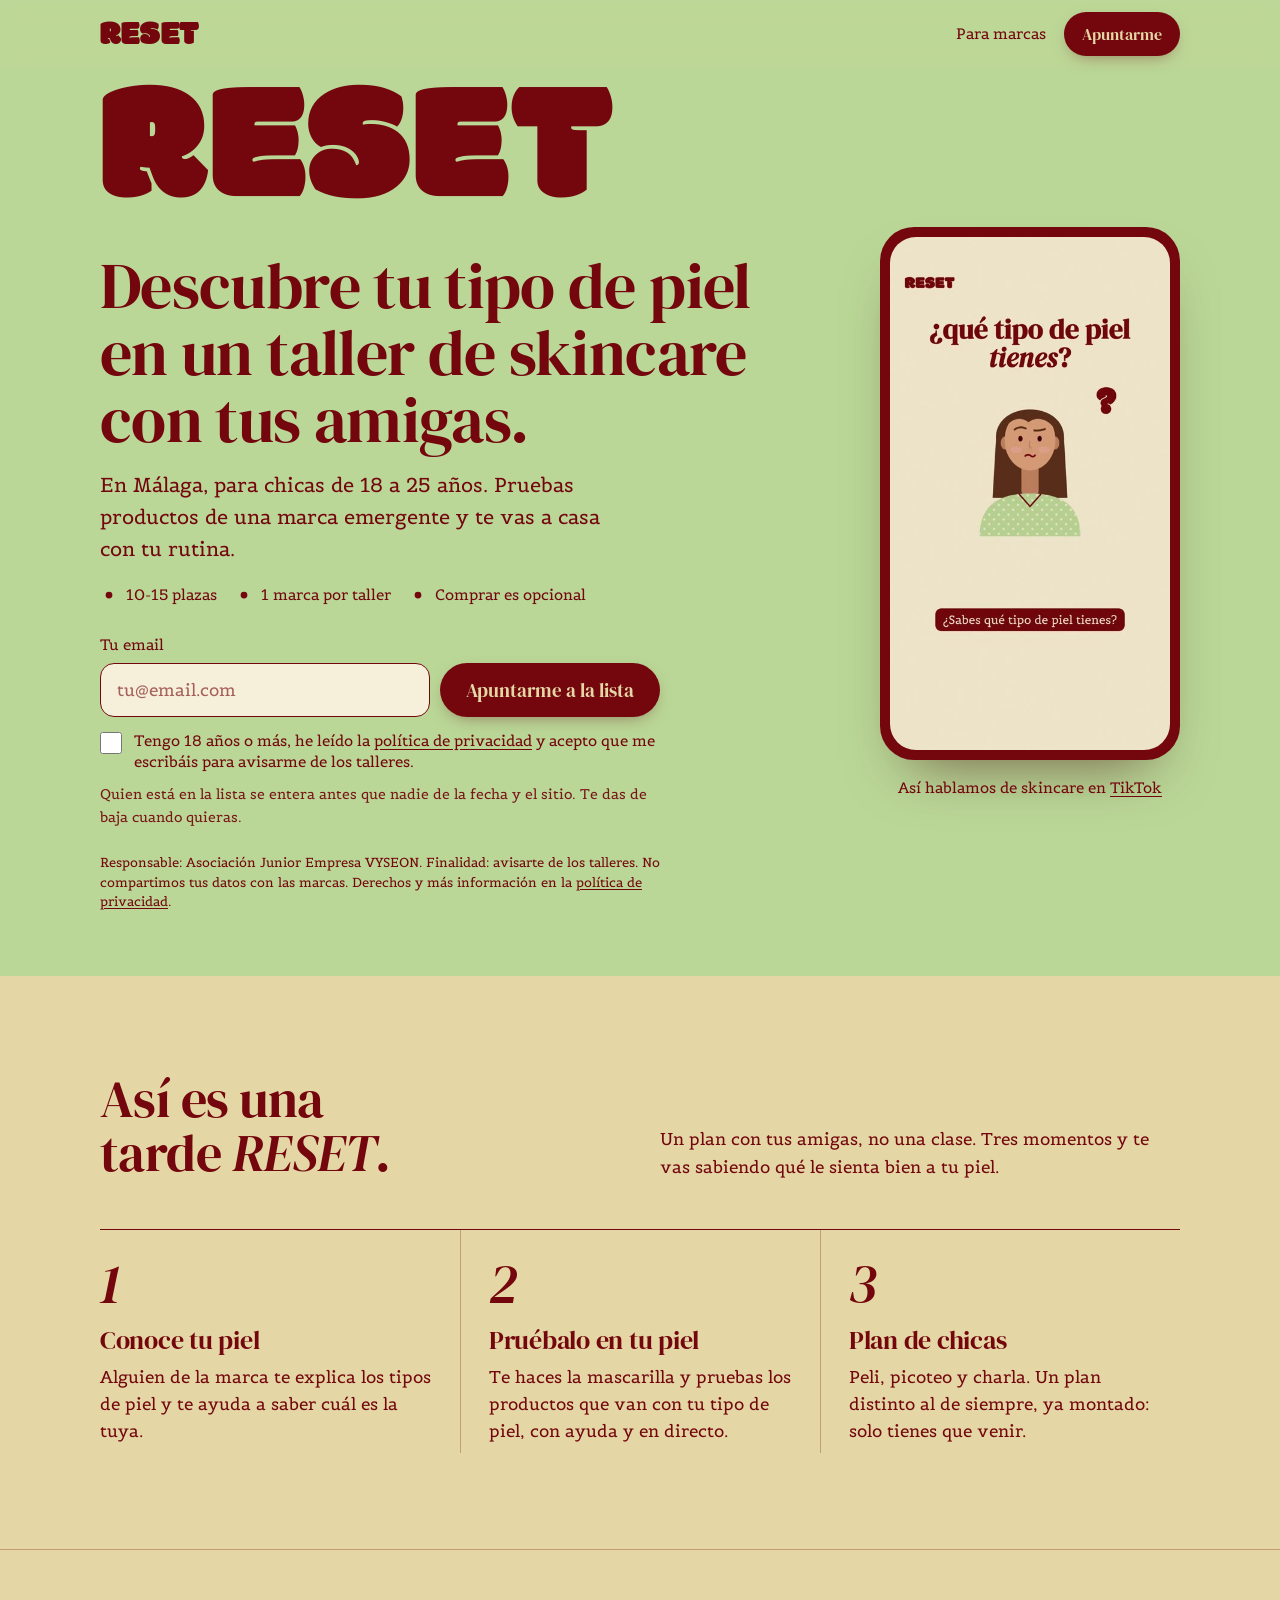
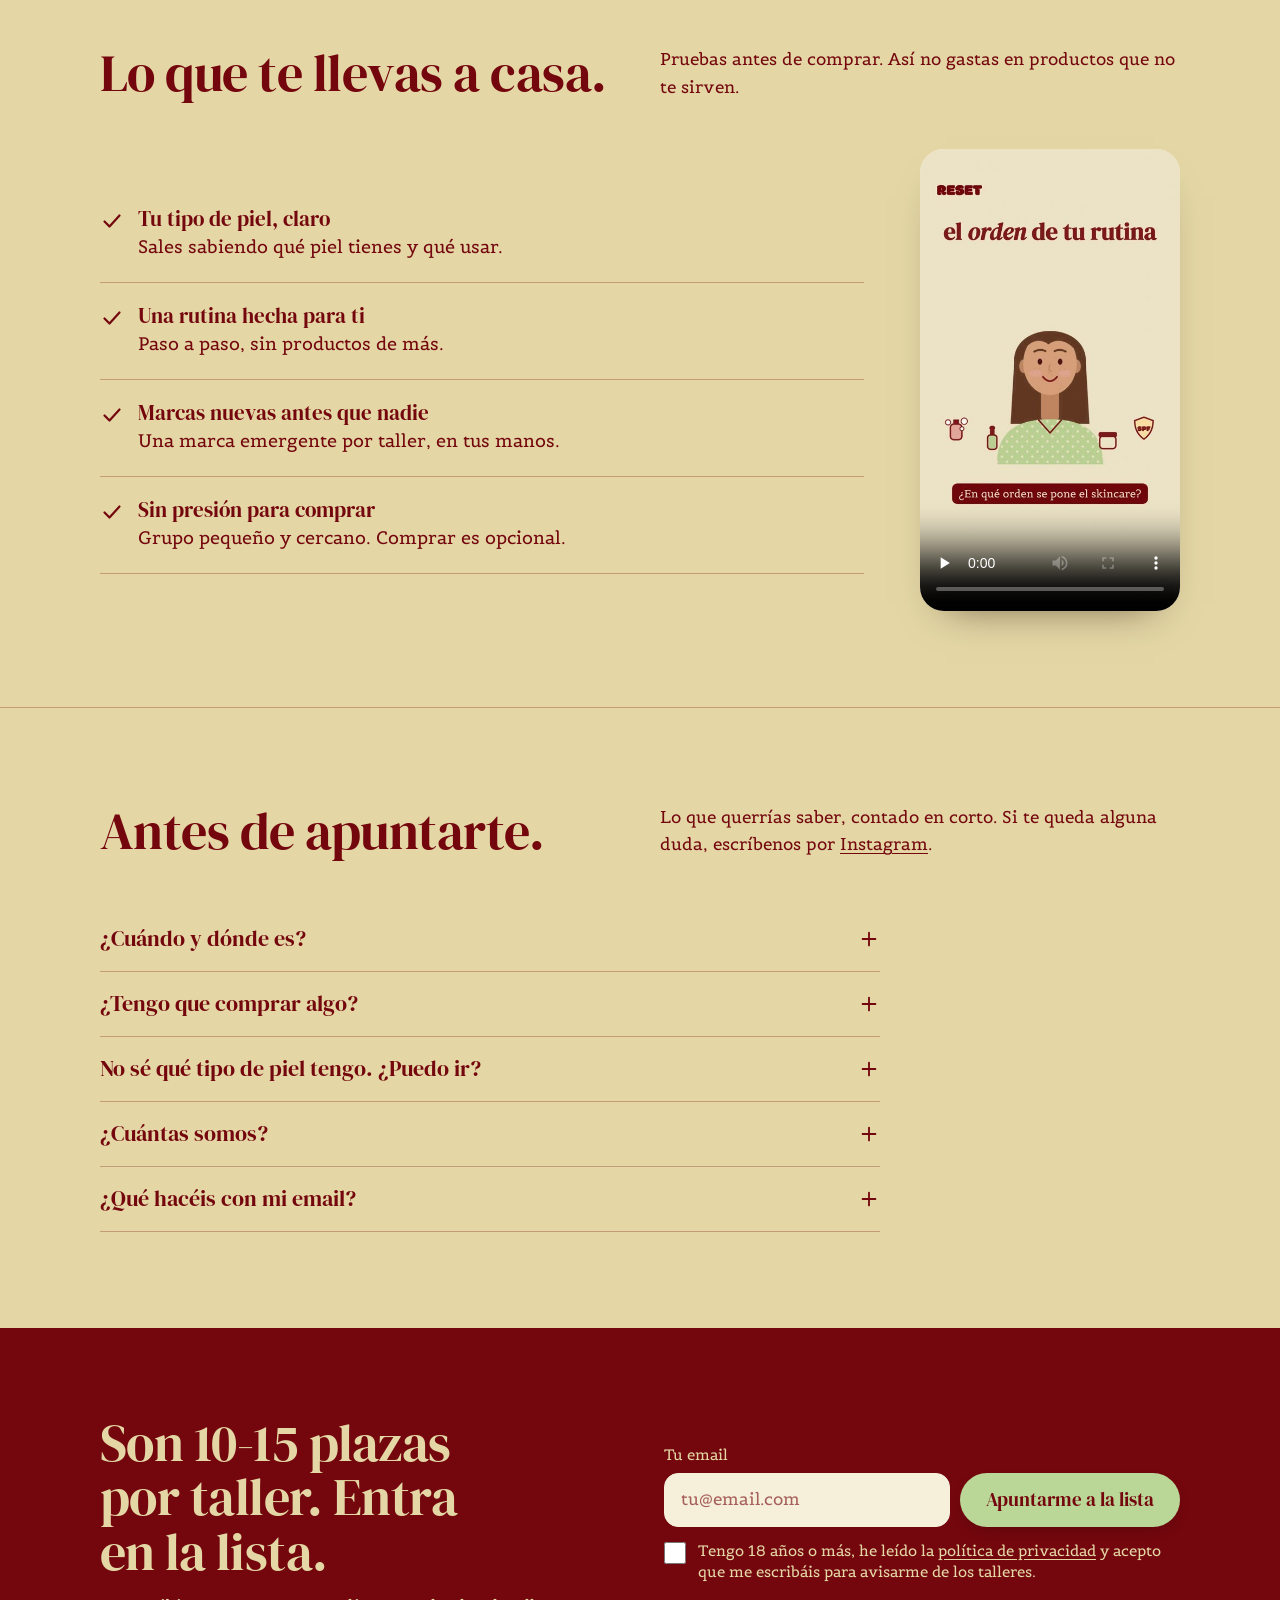
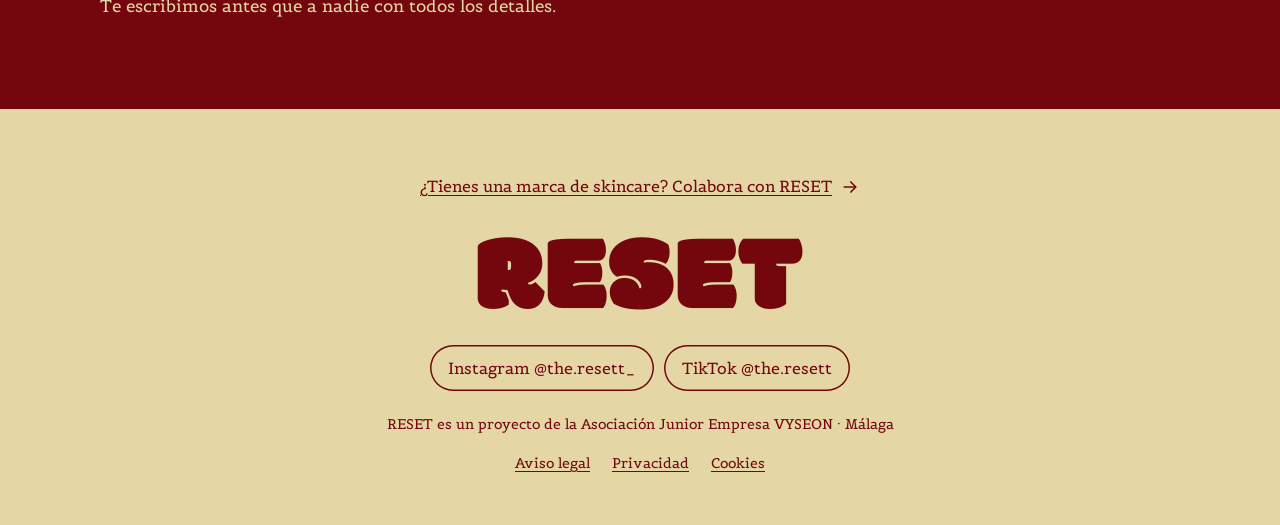
==== commit a13875c4: "Rediseño CRO: página para chicas y página para marcas - index.html: formulario de lista de espera en" ====
--- a/index.html
+++ b/index.html
@@ -4,7 +4,7 @@
 <meta charset="utf-8">
 <meta name="viewport" content="width=device-width, initial-scale=1">
 <title>RESET · Talleres de skincare en Málaga para chicas de 18 a 25</title>
-<meta name="description" content="Tardes de skincare en Málaga para grupos pequeños: descubres tu tipo de piel, pruebas productos de una marca emergente y te vas con una rutina clara. Apúntate a la lista.">
+<meta name="description" content="Una tarde con tus amigas para descubrir tu tipo de piel y probar productos de una marca emergente. Grupos de 10 a 15 chicas en Málaga. Apúntate a la lista.">
 <link rel="canonical" href="https://carlotaoliveros-dev.github.io/reset/">
 <link rel="icon" href="favicon.svg" type="image/svg+xml">
 <meta name="theme-color" content="#BAD797">
@@ -12,402 +12,215 @@
 <meta property="og:locale" content="es_ES">
 <meta property="og:site_name" content="RESET">
 <meta property="og:title" content="RESET · Talleres de skincare en Málaga">
-<meta property="og:description" content="Una tarde con tus amigas para conocer tu piel y probar productos de una marca emergente. Grupos de 10 a 15 chicas.">
+<meta property="og:description" content="Descubre tu tipo de piel en una tarde con tus amigas. Grupos de 10 a 15 chicas.">
 <meta property="og:url" content="https://carlotaoliveros-dev.github.io/reset/">
 <meta property="og:image" content="https://carlotaoliveros-dev.github.io/reset/og.png">
 <meta property="og:image:width" content="1200">
 <meta property="og:image:height" content="630">
 <meta name="twitter:card" content="summary_large_image">
+<link rel="preload" href="fuentes/modak.woff2" as="font" type="font/woff2" crossorigin>
+<link rel="stylesheet" href="site.css">
 <script type="application/ld+json">
 {"@context":"https://schema.org","@type":"Organization","name":"RESET","url":"https://carlotaoliveros-dev.github.io/reset/","logo":"https://carlotaoliveros-dev.github.io/reset/og.png","areaServed":"Málaga","sameAs":["https://www.instagram.com/the.resett_/","https://www.tiktok.com/@the.resett"]}
 </script>
-<style>
-  /* Fuentes de marca servidas desde la propia web (sin Google Fonts: nada de IPs a terceros) */
-  @font-face{font-family:'Modak';src:url(fuentes/modak.woff2) format('woff2');font-display:block}
-  @font-face{font-family:'DM Serif Display';src:url(fuentes/dmserif.woff2) format('woff2');font-display:swap}
-  @font-face{font-family:'DM Serif Display';font-style:italic;src:url(fuentes/dmserif-italic.woff2) format('woff2');font-display:swap}
-  @font-face{font-family:'Belgrano';src:url(fuentes/belgrano.woff2) format('woff2');font-display:swap}
-
-  :root{
-    /* Paleta oficial de marca (antes había tonos "casi iguales": #6e0a12, #bcd99a, #ead9a9) */
-    --cherry:#74070E;
-    --green:#BAD797;
-    --cream:#E4D7A5;
-    --cream-2:#F3ECD2;
-    --line:#b99a6a;
-    --display:'Modak', 'DM Serif Display', serif;
-    --serif:'DM Serif Display', Georgia, serif;
-    --body:'Belgrano', Georgia, serif;
-  }
-  *{box-sizing:border-box;margin:0;padding:0}
-  html{scroll-behavior:smooth}
-  body{background:var(--cream);color:var(--cherry);font-family:var(--body);font-size:16px;line-height:1.6;-webkit-font-smoothing:antialiased}
-  a{color:inherit}
-  :focus-visible{outline:3px solid var(--cherry);outline-offset:3px}
-  .wine :focus-visible,.formbox.wine :focus-visible{outline-color:var(--green)}
-  .wrap{max-width:1040px;margin:0 auto;padding:0 20px}
-  .sr{position:absolute;width:1px;height:1px;overflow:hidden;clip:rect(0 0 0 0);white-space:nowrap}
-
-  /* NAV */
-  .nav{display:flex;justify-content:space-between;align-items:center;padding:12px 0}
-  .nav .logo{font-family:var(--display);font-size:34px;line-height:1;text-decoration:none;padding-top:4px}
-  .nav .pills{display:flex;gap:8px}
-  .pill{display:inline-flex;align-items:center;min-height:44px;border:1.5px solid var(--cherry);border-radius:999px;padding:0 16px;font-size:14px;text-decoration:none;white-space:nowrap;transition:background .2s,color .2s}
-  a.pill:hover{background:var(--cherry);color:var(--cream)}
-
-  /* HERO: wordmark cherry sobre verde, igual que el logo de redes */
-  .hero-band{background:var(--green)}
-  .hero{text-align:center;padding:8px 0 56px}
-  .hero h1{font-weight:400}
-  .hero .word{display:block;font-family:var(--display);font-size:clamp(96px,26vw,280px);line-height:.95;letter-spacing:.01em;margin-top:16px}
-  .hero .kicker{display:block;font-family:var(--body);letter-spacing:.35em;font-size:clamp(13px,1.6vw,16px);font-weight:400;margin:18px 0 24px;text-transform:uppercase}
-  .hero p.lead{max-width:560px;margin:0 auto;font-size:18px}
-  .tags{display:flex;flex-wrap:wrap;justify-content:center;gap:8px;margin:22px 0 32px;list-style:none}
-  .tags li{border:1.5px solid var(--cherry);border-radius:999px;font-size:14px;padding:5px 14px}
-  .choices{display:grid;grid-template-columns:1fr 1fr;gap:16px;max-width:620px;margin:0 auto}
-  .choice{display:flex;flex-direction:column;text-align:left;text-decoration:none;border-radius:16px;padding:20px 22px;min-height:120px;transition:transform .2s}
-  .choice:hover{transform:translateY(-3px)}
-  .choice strong{font-family:var(--serif);font-weight:400;font-size:24px;line-height:1.15}
-  .choice small{font-size:15px;margin-top:4px}
-  .choice .arrow{font-size:24px;margin-top:auto;padding-top:6px}
-  .choice.cream{background:var(--cream-2)}
-  .choice.wine{background:var(--cherry);color:var(--cream)}
-
-  /* SECTIONS */
-  section.block{padding:64px 0;border-bottom:1.5px solid var(--line)}
-  .eyebrow{font-size:13px;letter-spacing:.25em;text-transform:uppercase;margin-bottom:8px}
-  .intro{display:grid;grid-template-columns:1.1fr 1fr;gap:40px;align-items:center;margin-bottom:36px}
-  h2{font-family:var(--serif);font-weight:400;font-size:clamp(32px,4.6vw,48px);line-height:1.08}
-  h2 em{font-style:italic}
-  h3{font-family:var(--serif);font-weight:400;font-size:28px;margin:52px 0 16px}
-  .cards{display:grid;grid-template-columns:repeat(3,1fr);gap:18px;list-style:none}
-  .card{border-radius:16px;padding:22px 22px 26px;min-height:180px}
-  .card.wine{background:var(--cherry);color:var(--cream)}
-  .card.green{background:var(--green);color:var(--cherry)}
-  .card.cream{background:var(--cream-2);color:var(--cherry)}
-  .card .num{font-family:var(--serif);font-size:44px;line-height:1;color:var(--green)}
-  .card.green .num,.card.cream .num{color:var(--cherry)}
-  .card h4{font-family:var(--serif);font-weight:400;font-size:22px;margin:12px 0 6px}
-  .card p{font-size:15px}
-
-  .list{display:grid;grid-template-columns:1fr 1fr;column-gap:32px}
-  .list li{list-style:none;border-top:1.5px solid var(--line);padding:16px 0 16px 28px;position:relative;font-size:16px}
-  .list li::before{content:"✦" / "";position:absolute;left:4px;top:17px;font-size:13px}
-  .list li b{font-weight:400;font-family:var(--serif);font-size:18px}
-  .badge{display:inline-block;border:1.5px solid var(--cherry);border-radius:999px;font-size:12px;letter-spacing:.1em;padding:1px 8px;vertical-align:middle}
-
-  /* Bloque honesto para marcas */
-  .founder{display:grid;grid-template-columns:1fr 1fr;gap:18px;margin-top:8px}
-  .founder > div{border:1.5px solid var(--cherry);border-radius:16px;padding:24px}
-  .founder h4{font-family:var(--serif);font-weight:400;font-size:24px;margin-bottom:10px}
-  .founder ul{list-style:none}
-  .founder li{padding:6px 0 6px 24px;position:relative}
-  .founder li::before{content:"✓" / "";position:absolute;left:0}
-  .founder p{font-size:15px}
-
-  /* FORMS */
-  .formbox{border-radius:20px;padding:44px;display:grid;grid-template-columns:1fr 1.15fr;gap:40px;margin-top:64px}
-  .formbox.wine{background:var(--cherry);color:var(--cream)}
-  .formbox.green{background:var(--green);color:var(--cherry)}
-  .formbox h2{font-size:clamp(30px,3.6vw,40px);margin-bottom:18px}
-  .formbox .note{font-size:14px;margin-top:14px}
-  .rgpd{font-size:13px;line-height:1.5;margin-top:14px;padding-top:12px;border-top:1px solid currentColor}
-  form .row{display:grid;grid-template-columns:1fr 1fr;gap:12px}
-  form label.f{display:block;font-size:14px;margin-bottom:14px}
-  form label.f span{display:block;margin-bottom:5px}
-  input[type=text],input[type=email],input[type=tel],select,textarea{
-    width:100%;min-height:46px;font:inherit;font-size:16px;color:var(--cherry);background:var(--cream-2);border:1.5px solid var(--cherry);border-radius:10px;padding:10px 12px}
-  .formbox.wine input,.formbox.wine select{border-color:var(--cream-2)}
-  input:focus-visible,select:focus-visible,textarea:focus-visible{outline:3px solid var(--cherry);outline-offset:2px}
-  .formbox.wine input:focus-visible,.formbox.wine select:focus-visible{outline-color:var(--green)}
-  textarea{min-height:100px;resize:vertical}
-  select{appearance:none;background-image:url("data:image/svg+xml,%3Csvg xmlns='http://www.w3.org/2000/svg' width='12' height='8'%3E%3Cpath d='M1 1l5 5 5-5' stroke='%2374070E' stroke-width='2' fill='none'/%3E%3C/svg%3E");background-repeat:no-repeat;background-position:right 12px center;padding-right:32px}
-  .consent{display:flex;gap:10px;align-items:flex-start;font-size:14px;line-height:1.45;margin:8px 0 18px;cursor:pointer}
-  .consent input{flex:0 0 22px;width:22px;height:22px;margin-top:1px;accent-color:var(--cherry)}
-  .formbox.wine .consent input{accent-color:var(--green)}
-  fieldset{border:none;margin-bottom:14px}
-  legend{font-size:14px;margin-bottom:8px}
-  .chips{display:flex;flex-wrap:wrap;gap:8px}
-  .chips label{cursor:pointer;position:relative}
-  .chips input{position:absolute;opacity:0;width:1px;height:1px}
-  .chips span{display:inline-flex;align-items:center;min-height:44px;border:1.5px solid var(--cherry);border-radius:999px;padding:0 14px;font-size:14px;transition:background .2s,color .2s}
-  .chips input:checked + span{background:var(--cherry);color:var(--cream)}
-  .chips input:checked + span::before{content:"✓ " / ""}
-  .chips input:focus-visible + span{outline:3px solid var(--cherry);outline-offset:2px}
-  .btn{font-family:var(--serif);font-size:18px;min-height:48px;border:none;border-radius:999px;padding:12px 28px;cursor:pointer;transition:transform .15s,opacity .2s}
-  .btn:hover{transform:translateY(-2px)}
-  .btn:disabled{opacity:.6;cursor:wait}
-  .btn.green{background:var(--green);color:var(--cherry)}
-  .btn.wine{background:var(--cherry);color:var(--cream)}
-  .status{font-size:15px;margin-top:12px;min-height:1.2em}
-  .hp{position:absolute;left:-9999px}
-
-  /* FOOTER */
-  footer{text-align:center;padding:60px 0 40px}
-  footer .logo{font-family:var(--display);font-size:clamp(64px,12vw,100px);line-height:1}
-  footer .social{display:flex;justify-content:center;gap:10px;margin:24px 0 18px;flex-wrap:wrap}
-  footer small{font-size:14px;display:block}
-  footer .legal{margin-top:6px;display:flex;justify-content:center;gap:4px;flex-wrap:wrap}
-  footer .legal a{display:inline-flex;align-items:center;min-height:44px;padding:0 10px;font-size:14px}
-
-  @media (max-width:760px){
-    .intro,.formbox,.founder{grid-template-columns:1fr;gap:20px}
-    .cards{grid-template-columns:1fr}
-    .list{grid-template-columns:1fr}
-    .formbox{padding:28px 20px}
-    .choices{grid-template-columns:1fr}
-    .choice{min-height:0}
-    .nav .pill{font-size:13px;padding:0 12px}
-    form .row{grid-template-columns:1fr;gap:0}
-    section.block{padding:48px 0}
-    .hero .kicker{letter-spacing:.18em}
-    .choice .arrow{display:none}
-  }
-  @media (prefers-reduced-motion:reduce){
-    html{scroll-behavior:auto}
-    *{transition:none!important}
-    .choice:hover,.btn:hover{transform:none}
-  }
-</style>
 </head>
-<body>
-
-<div class="hero-band">
-  <div class="wrap">
-    <nav class="nav" aria-label="Principal">
-      <a class="logo" href="#top" aria-label="RESET, inicio">RESET</a>
-      <div class="pills">
-        <a class="pill" href="#clientas">Quiero ir</a>
-        <a class="pill" href="#marcas">Soy marca</a>
-      </div>
-    </nav>
-
-    <header class="hero" id="top">
-      <h1><span class="word">RESET</span><span class="kicker">Talleres de skincare en Málaga</span></h1>
-      <p class="lead">Una tarde con tus amigas para descubrir tu tipo de piel, probar productos de una marca emergente y volver a casa con una rutina clara. Un plan, no una clase.</p>
-      <ul class="tags" aria-label="Cómo es RESET">
-        <li>10-15 chicas</li>
-        <li>18-25 años</li>
-        <li>1 marca por evento</li>
-        <li>Málaga</li>
+<body data-page="clientas">
+<svg width="0" height="0" style="position:absolute" aria-hidden="true">
+  <symbol id="i-check" viewBox="0 0 24 24"><path d="M4.5 12.5l5 5 10-11" fill="none" stroke="currentColor" stroke-width="2.2" stroke-linecap="round" stroke-linejoin="round"/></symbol>
+  <symbol id="i-dot" viewBox="0 0 24 24"><circle cx="12" cy="12" r="4.5" fill="currentColor"/></symbol>
+  <symbol id="i-plus" viewBox="0 0 24 24"><path d="M12 5v14M5 12h14" fill="none" stroke="currentColor" stroke-width="2" stroke-linecap="round"/></symbol>
+  <symbol id="i-arrow" viewBox="0 0 24 24"><path d="M5 12h14M13 6l6 6-6 6" fill="none" stroke="currentColor" stroke-width="2" stroke-linecap="round" stroke-linejoin="round"/></symbol>
+  <symbol id="i-wa" viewBox="0 0 24 24"><path d="M12 3.2a8.8 8.8 0 0 0-7.6 13.3L3.2 20.8l4.4-1.2A8.8 8.8 0 1 0 12 3.2z" fill="none" stroke="currentColor" stroke-width="1.8" stroke-linejoin="round"/><path d="M9 8.6c.2-.4.4-.4.7-.4h.5c.2 0 .4 0 .5.4l.7 1.7c.1.2 0 .4-.1.6l-.5.6c-.1.1-.2.3 0 .5.6 1 1.4 1.8 2.4 2.3.2.1.4.1.5-.1l.6-.7c.2-.2.4-.2.6-.1l1.6.8c.2.1.4.2.4.4 0 .5-.2 1.2-.7 1.5-.6.4-1.4.6-2.4.3a9.3 9.3 0 0 1-5.2-4.6c-.6-1.2-.5-2.4.4-3.2z" fill="currentColor"/></symbol>
+</svg>
+<a class="skip" href="#apuntate">Saltar al formulario</a>
+
+<header>
+  <nav class="nav" aria-label="Principal">
+    <div class="wrap">
+      <a class="logo" href="./" aria-label="RESET, inicio" data-hide-on-hero>RESET</a>
+      <div class="links">
+        <a href="marcas.html">Para marcas</a>
+        <a class="btn btn-cherry" href="#apuntate">Apuntarme</a>
+      </div>
+    </div>
+  </nav>
+
+  <div class="hero">
+    <div class="wrap">
+      <div class="hero-grid">
+        <div>
+          <p class="wordmark" aria-hidden="true" data-enter>RESET</p>
+          <h1 data-enter="2">Descubre tu tipo de piel en un taller de skincare con tus amigas.</h1>
+          <p class="lead" data-enter="2">En Málaga, para chicas de 18 a 25 años. Pruebas productos de una marca emergente y te vas a casa con tu rutina.</p>
+          <ul class="facts" data-enter="3" aria-label="Cómo es RESET">
+            <li><svg aria-hidden="true"><use href="#i-dot"/></svg>10-15 plazas</li>
+            <li><svg aria-hidden="true"><use href="#i-dot"/></svg>1 marca por taller</li>
+            <li><svg aria-hidden="true"><use href="#i-dot"/></svg>Comprar es opcional</li>
+          </ul>
+
+          <div class="capture" id="apuntate" data-steps data-enter="3">
+            <form class="step" id="c1" data-subject="Nueva clienta en la lista de espera de RESET" data-next="#c2" novalidate>
+              <div class="inline">
+                <label class="field"><span>Tu email</span><input type="email" name="email" placeholder="tu@email.com" autocomplete="email" inputmode="email" required></label>
+                <button class="btn btn-cherry" type="submit" style="align-self:flex-end">Apuntarme a la lista</button>
+              </div>
+              <label class="consent"><input type="checkbox" name="privacidad" value="Aceptada, mayor de 18" required><span>Tengo 18 años o más, he leído la <a href="privacidad.html">política de privacidad</a> y acepto que me escribáis para avisarme de los talleres.</span></label>
+              <input class="hp" type="checkbox" name="botcheck" tabindex="-1" autocomplete="off" aria-hidden="true">
+              <p class="micro">Quien está en la lista se entera antes que nadie de la fecha y el sitio. Te das de baja cuando quieras.</p>
+              <p class="status" role="status" aria-live="polite"></p>
+              <p class="rgpd">Responsable: Asociación Junior Empresa VYSEON. Finalidad: avisarte de los talleres. No compartimos tus datos con las marcas. Derechos y más información en la <a href="privacidad.html">política de privacidad</a>.</p>
+            </form>
+
+            <form class="step" id="c2" hidden data-subject="Datos extra de una clienta de la lista" data-carry="1" data-next="#c3" novalidate>
+              <p class="done-title" data-focus><svg aria-hidden="true"><use href="#i-check"/></svg>¡Ya estás en la lista!</p>
+              <p style="margin-bottom:16px">Tres preguntas rápidas para preparar tu taller. Son opcionales.</p>
+              <fieldset>
+                <legend>Tu tipo de piel</legend>
+                <div class="chips">
+                  <label><input type="radio" name="tipo_de_piel" value="Seca"><span>Seca</span></label>
+                  <label><input type="radio" name="tipo_de_piel" value="Grasa"><span>Grasa</span></label>
+                  <label><input type="radio" name="tipo_de_piel" value="Mixta"><span>Mixta</span></label>
+                  <label><input type="radio" name="tipo_de_piel" value="Normal"><span>Normal</span></label>
+                  <label><input type="radio" name="tipo_de_piel" value="Sensible"><span>Sensible</span></label>
+                  <label><input type="radio" name="tipo_de_piel" value="No lo sé"><span>No lo sé</span></label>
+                </div>
+              </fieldset>
+              <fieldset>
+                <legend>Tu edad</legend>
+                <div class="chips">
+                  <label><input type="radio" name="edad" value="18-20"><span>18-20</span></label>
+                  <label><input type="radio" name="edad" value="21-23"><span>21-23</span></label>
+                  <label><input type="radio" name="edad" value="24-25"><span>24-25</span></label>
+                  <label><input type="radio" name="edad" value="Más de 25"><span>Más de 25</span></label>
+                </div>
+              </fieldset>
+              <fieldset>
+                <legend>¿Vendrías con amigas?</legend>
+                <div class="chips">
+                  <label><input type="radio" name="con_amigas" value="Sí, con amigas"><span>Sí, con amigas</span></label>
+                  <label><input type="radio" name="con_amigas" value="Con una amiga"><span>Con una amiga</span></label>
+                  <label><input type="radio" name="con_amigas" value="Sola"><span>Sola</span></label>
+                </div>
+              </fieldset>
+              <div class="share" style="margin-top:4px">
+                <button class="btn btn-cherry" type="submit">Enviar respuestas</button>
+                <button class="link-quiet" type="button" data-skip="#c3">Ahora no</button>
+              </div>
+              <p class="status" role="status" aria-live="polite"></p>
+            </form>
+
+            <div class="step" id="c3" hidden>
+              <p class="done-title" data-focus><svg aria-hidden="true"><use href="#i-check"/></svg>Hecho. Te avisamos por email.</p>
+              <p>RESET es un plan para ir con tus amigas. Pásales la web para que también estén en la lista:</p>
+              <div class="share">
+                <a class="btn btn-cherry" href="https://wa.me/?text=Mira%20esto%3A%20talleres%20de%20skincare%20en%20M%C3%A1laga%20para%20ir%20juntas%20%E2%9C%A8%20https%3A%2F%2Fcarlotaoliveros-dev.github.io%2Freset%2F" target="_blank" rel="noopener"><svg aria-hidden="true"><use href="#i-wa"/></svg>Enviar por WhatsApp</a>
+                <button class="btn btn-ghost" type="button" data-copy="https://carlotaoliveros-dev.github.io/reset/">Copiar enlace</button>
+              </div>
+            </div>
+          </div>
+        </div>
+
+        <div class="phone" data-enter="3">
+          <video data-loop autoplay muted loop playsinline preload="auto" poster="media/tipos-de-piel.jpg" aria-label="Vídeo de RESET: ¿qué tipo de piel tienes?">
+            <source src="media/tipos-de-piel.mp4" type="video/mp4">
+          </video>
+          <p class="tag">Así hablamos de skincare en <a href="https://www.tiktok.com/@the.resett" target="_blank" rel="noopener">TikTok</a></p>
+        </div>
+      </div>
+    </div>
+  </div>
+</header>
+
+<main>
+  <section class="s" aria-labelledby="t-tarde">
+    <div class="wrap">
+      <div class="s-head">
+        <h2 id="t-tarde">Así es una tarde <em>RESET</em>.</h2>
+        <p>Un plan con tus amigas, no una clase. Tres momentos y te vas sabiendo qué le sienta bien a tu piel.</p>
+      </div>
+      <ol class="steps">
+        <li><span class="n" aria-hidden="true">1</span><h3>Conoce tu piel</h3><p>Alguien de la marca te explica los tipos de piel y te ayuda a saber cuál es la tuya.</p></li>
+        <li><span class="n" aria-hidden="true">2</span><h3>Pruébalo en tu piel</h3><p>Te haces la mascarilla y pruebas los productos que van con tu tipo de piel, con ayuda y en directo.</p></li>
+        <li><span class="n" aria-hidden="true">3</span><h3>Plan de chicas</h3><p>Peli, picoteo y charla. Un plan distinto al de siempre, ya montado: solo tienes que venir.</p></li>
+      </ol>
+    </div>
+  </section>
+
+  <section class="s" aria-labelledby="t-llevas">
+    <div class="wrap">
+      <div class="s-head">
+        <h2 id="t-llevas">Lo que te llevas a casa.</h2>
+        <p>Pruebas antes de comprar. Así no gastas en productos que no te sirven.</p>
+      </div>
+      <div class="with-reel">
+      <ul class="benefits one">
+        <li><svg aria-hidden="true"><use href="#i-check"/></svg><span><b>Tu tipo de piel, claro</b>Sales sabiendo qué piel tienes y qué usar.</span></li>
+        <li><svg aria-hidden="true"><use href="#i-check"/></svg><span><b>Una rutina hecha para ti</b>Paso a paso, sin productos de más.</span></li>
+        <li><svg aria-hidden="true"><use href="#i-check"/></svg><span><b>Marcas nuevas antes que nadie</b>Una marca emergente por taller, en tus manos.</span></li>
+        <li><svg aria-hidden="true"><use href="#i-check"/></svg><span><b>Sin presión para comprar</b>Grupo pequeño y cercano. Comprar es opcional.</span></li>
       </ul>
-      <div class="choices">
-        <a class="choice cream" href="#clientas"><strong>Quiero ir a un RESET</strong><small>Apúntate a la lista y te avisamos primero</small><span class="arrow" aria-hidden="true">↓</span></a>
-        <a class="choice wine" href="#marcas"><strong>Tengo una marca de skincare</strong><small>Buscamos la marca del primer RESET</small><span class="arrow" aria-hidden="true">↓</span></a>
-      </div>
-    </header>
-  </div>
-</div>
-
-<main class="wrap">
-
-  <!-- CLIENTAS -->
-  <section class="block" id="clientas" aria-labelledby="t-clientas">
-    <div class="intro">
-      <div>
-        <p class="eyebrow">Para ti</p>
-        <h2 id="t-clientas">Una tarde para <em>resetear</em> tu piel (y tu semana).</h2>
-      </div>
-      <p>Vienes con tus amigas, descubres qué tipo de piel tienes y qué le sienta bien, y te vas con una rutina clara. Pruebas antes de comprar, así no gastas en productos que no te sirven.</p>
-    </div>
-
-    <ol class="cards">
-      <li class="card wine"><div class="num" aria-hidden="true">01</div><h4>Conoce tu piel</h4><p>Alguien de la marca te explica los tipos de piel y te ayuda a saber cuál es la tuya.</p></li>
-      <li class="card green"><div class="num" aria-hidden="true">02</div><h4>Pruébalo en tu piel</h4><p>Te haces la mascarilla y pruebas los productos que van con tu tipo de piel, con ayuda y en directo.</p></li>
-      <li class="card cream"><div class="num" aria-hidden="true">03</div><h4>Plan de chicas</h4><p>Peli, picoteo y charla. Un plan distinto al de siempre, ya montado: solo tienes que venir.</p></li>
-    </ol>
-
-    <h3>Qué te llevas</h3>
-    <ul class="list">
-      <li>Sales sabiendo tu tipo de piel y qué usar.</li>
-      <li>Una rutina clara y hecha para ti.</li>
-      <li>Pruebas antes de comprar: no gastas en lo que no te sirve.</li>
-      <li>Descubres marcas nuevas antes que nadie.</li>
-      <li>Grupo pequeño y cercano. Comprar es opcional: nadie te va a presionar.</li>
-      <li>Una tarde con tus amigas que no es la de siempre.</li>
-    </ul>
-
-    <div class="formbox wine">
-      <div>
-        <p class="eyebrow">Lista de espera</p>
-        <h2>Entérate antes que nadie del primer RESET.</h2>
-        <p>Déjanos tu email y te escribimos con todos los detalles en cuanto estén cerrados. Son 10-15 plazas, así que quien está en la lista se entera primero.</p>
-        <p class="note">Solo te escribiremos para avisarte de los eventos. Puedes darte de baja cuando quieras.</p>
-      </div>
-      <form class="js-form" data-subject="Nueva clienta en la lista de espera de RESET" data-ok="¡Ya estás en la lista! Te escribiremos en cuanto tengamos todos los detalles ✦" novalidate>
-        <label class="f"><span>Email (obligatorio)</span><input type="email" name="email" placeholder="tu@email.com" autocomplete="email" required></label>
-        <div class="row">
-          <label class="f"><span>Nombre</span><input type="text" name="nombre" autocomplete="given-name"></label>
-          <label class="f"><span>Instagram</span><input type="text" name="instagram" placeholder="@" autocapitalize="off"></label>
-        </div>
-        <div class="row">
-          <label class="f"><span>Edad</span>
-            <select name="edad"><option value="">Elige</option><option>18-20</option><option>21-23</option><option>24-25</option><option>Más de 25</option></select>
-          </label>
-          <label class="f"><span>Tu tipo de piel</span>
-            <select name="tipo_de_piel"><option value="">Elige</option><option>Seca</option><option>Grasa</option><option>Mixta</option><option>Normal</option><option>Sensible</option><option>No lo sé</option></select>
-          </label>
-        </div>
-        <label class="f"><span>¿Vendrías con amigas?</span>
-          <select name="con_amigas"><option value="">Elige</option><option>Sí, con amigas</option><option>Sí, con una amiga</option><option>Iría sola</option><option>Aún no lo sé</option></select>
-        </label>
-        <label class="consent"><input type="checkbox" name="privacidad" value="Aceptada y mayor de 18" required><span>Tengo 18 años o más, he leído la <a href="privacidad.html">política de privacidad</a> y acepto que me escribáis por email para avisarme de los eventos.</span></label>
-        <input class="hp" type="text" name="_honey" tabindex="-1" autocomplete="off" aria-hidden="true">
-        <button class="btn green" type="submit">Apuntarme a la lista</button>
-        <p class="status" role="status" aria-live="polite"></p>
-        <p class="rgpd">Responsable: Asociación Junior Empresa VYSEON. Finalidad: avisarte de los eventos. No cedemos tus datos a las marcas. Puedes acceder a ellos, corregirlos o borrarlos escribiendo a resett.info@gmail.com. Más información en la <a href="privacidad.html">política de privacidad</a>.</p>
-      </form>
+      <div class="reel"><video controls playsinline preload="none" poster="media/orden-rutina.jpg" aria-label="Vídeo de RESET: el orden de tu rutina de skincare"><source src="media/orden-rutina.mp4" type="video/mp4"></video></div>
+      </div>
     </div>
   </section>
 
-  <!-- MARCAS -->
-  <section class="block" id="marcas" aria-labelledby="t-marcas">
-    <div class="intro">
-      <div>
-        <p class="eyebrow">Para marcas emergentes de skincare</p>
-        <h2 id="t-marcas">Tu próxima clienta no quiere otro anuncio. <em>Quiere probarlo.</em></h2>
-      </div>
-      <p>Reunimos a grupos de 10 a 15 chicas de 18 a 25 años en Málaga para que descubran su tipo de piel y prueben tus productos en vivo. En cada evento hay una sola marca: sin competencia en la mesa, sin ruido.</p>
-    </div>
-
-    <ol class="cards">
-      <li class="card wine"><div class="num" aria-hidden="true">01</div><h4>Tu marca habla</h4><p>Una persona de tu equipo presenta la filosofía, los productos y explica los tipos de piel.</p></li>
-      <li class="card green"><div class="num" aria-hidden="true">02</div><h4>Prueban en su piel</h4><p>Cada chica prueba mascarillas y productos según su tipo de piel, con ayuda y en directo.</p></li>
-      <li class="card cream"><div class="num" aria-hidden="true">03</div><h4>Venta en el evento</h4><p>Tienes un espacio para vender a quien quiera llevarse el producto después de probarlo.</p></li>
-    </ol>
-
-    <h3>Buscamos la marca del primer RESET</h3>
-    <div class="founder">
-      <div>
-        <h4>Nuestro compromiso</h4>
-        <ul>
-          <li>Tu marca es la única del evento.</li>
-          <li>Un grupo pequeño (10 a 15 plazas) de chicas de 18 a 25 años, tu público objetivo, en Málaga.</li>
-          <li>Fotos y vídeos del evento con tu producto en uso, para tus redes.</li>
-          <li>Después del evento, un resumen de lo que opinaron las asistentes (sin datos personales).</li>
-        </ul>
-      </div>
-      <div>
-        <h4>Lo que aún no podemos enseñarte</h4>
-        <p>Somos un proyecto nuevo: todavía no tenemos cifras de eventos anteriores. Por eso empezamos con una llamada corta, te enviamos el dossier con todos los detalles y decides sin compromiso. La marca del primer RESET será la que aparezca en las primeras fotos y vídeos del proyecto.</p>
-      </div>
-    </div>
-
-    <h3>Cómo colaborar</h3>
-    <ul class="list">
-      <li><b>Producto</b>: aportas el producto para las pruebas y, si quieres, algún detalle para las asistentes.</li>
-      <li><b>Presencia de marca</b>: una persona de tu equipo presenta la marca y asesora a las chicas.</li>
-      <li><b>Patrocinio del evento</b> <span class="badge">OPCIONAL</span>: si quieres que el evento sea tuyo de principio a fin, lo vemos juntas en la llamada.</li>
-    </ul>
-
-    <div class="formbox green">
-      <div>
-        <p class="eyebrow">Hablemos</p>
-        <h2>¿Tu marca encaja en RESET?</h2>
-        <p>Cuéntanos un poco sobre tu marca. Te enviamos el dossier y agendamos una llamada corta.</p>
-        <p class="note">Respondemos en 2 o 3 días laborables.</p>
-      </div>
-      <form class="js-form" data-subject="Nueva marca interesada en colaborar con RESET" data-ok="¡Gracias! Te escribimos en 2 o 3 días laborables con el dossier ✦" novalidate>
-        <div class="row">
-          <label class="f"><span>Marca (obligatorio)</span><input type="text" name="marca" autocomplete="organization" required></label>
-          <label class="f"><span>Persona de contacto (obligatorio)</span><input type="text" name="persona_de_contacto" autocomplete="name" required></label>
-        </div>
-        <div class="row">
-          <label class="f"><span>Email (obligatorio)</span><input type="email" name="email" autocomplete="email" required></label>
-          <label class="f"><span>Teléfono</span><input type="tel" name="telefono" autocomplete="tel"></label>
-        </div>
-        <label class="f"><span>Web o Instagram de la marca</span><input type="text" name="web_o_instagram" placeholder="@ o https://" autocapitalize="off"></label>
-        <fieldset>
-          <legend>¿Cómo te gustaría colaborar? Puedes marcar varias.</legend>
-          <div class="chips">
-            <label><input type="checkbox" name="colaboracion" value="Producto"><span>Producto</span></label>
-            <label><input type="checkbox" name="colaboracion" value="Presencia de marca"><span>Presencia de marca</span></label>
-            <label><input type="checkbox" name="colaboracion" value="Patrocinio del evento"><span>Patrocinio del evento</span></label>
-            <label><input type="checkbox" name="colaboracion" value="Aún no lo sé"><span>Aún no lo sé</span></label>
-          </div>
-        </fieldset>
-        <label class="f"><span>Cuéntanos algo más</span><textarea name="mensaje" placeholder="Qué productos tenéis, desde dónde trabajáis, dudas..."></textarea></label>
-        <label class="consent"><input type="checkbox" name="privacidad" value="Aceptada" required><span>He leído la <a href="privacidad.html">política de privacidad</a> y acepto que me contactéis sobre esta colaboración.</span></label>
-        <input class="hp" type="text" name="_honey" tabindex="-1" autocomplete="off" aria-hidden="true">
-        <button class="btn wine" type="submit">Quiero colaborar</button>
-        <p class="status" role="status" aria-live="polite"></p>
-        <p class="rgpd">Responsable: Asociación Junior Empresa VYSEON. Finalidad: responder a tu solicitud y gestionar la colaboración. Puedes acceder a tus datos, corregirlos o borrarlos escribiendo a resett.info@gmail.com. Más información en la <a href="privacidad.html">política de privacidad</a>.</p>
-      </form>
+  <section class="s" aria-labelledby="t-faq">
+    <div class="wrap">
+      <div class="s-head">
+        <h2 id="t-faq">Antes de apuntarte.</h2>
+        <p>Lo que querrías saber, contado en corto. Si te queda alguna duda, escríbenos por <a href="https://www.instagram.com/the.resett_/" target="_blank" rel="noopener">Instagram</a>.</p>
+      </div>
+      <div class="faq">
+        <details><summary>¿Cuándo y dónde es?<svg aria-hidden="true"><use href="#i-plus"/></svg></summary><p>En Málaga. La fecha, el sitio y la marca se anuncian primero a quien está en la lista, por email.</p></details>
+        <details><summary>¿Tengo que comprar algo?<svg aria-hidden="true"><use href="#i-plus"/></svg></summary><p>No. Puedes llevarte algún producto si te gusta, pero comprar es opcional y nadie te va a presionar.</p></details>
+        <details><summary>No sé qué tipo de piel tengo. ¿Puedo ir?<svg aria-hidden="true"><use href="#i-plus"/></svg></summary><p>Claro, para eso es la primera parte de la tarde: descubrir cuál es la tuya.</p></details>
+        <details><summary>¿Cuántas somos?<svg aria-hidden="true"><use href="#i-plus"/></svg></summary><p>Entre 10 y 15 chicas por taller, para que dé tiempo a probar y preguntar.</p></details>
+        <details><summary>¿Qué hacéis con mi email?<svg aria-hidden="true"><use href="#i-plus"/></svg></summary><p>Solo lo usamos para avisarte de los talleres. No lo compartimos con las marcas y te puedes dar de baja cuando quieras. Más detalle en la <a href="privacidad.html">política de privacidad</a>.</p></details>
+      </div>
     </div>
   </section>
 </main>
 
-<footer class="wrap">
-  <div class="logo" aria-hidden="true">RESET</div>
-  <div class="social">
-    <a class="pill" href="https://www.instagram.com/the.resett_/" target="_blank" rel="noopener">Instagram @the.resett_</a>
-    <a class="pill" href="https://www.tiktok.com/@the.resett" target="_blank" rel="noopener">TikTok @the.resett</a>
+<section class="close" aria-labelledby="t-close">
+  <div class="wrap grid">
+    <div>
+      <h2 id="t-close">Son 10-15 plazas por taller. Entra en la lista.</h2>
+      <p>Te escribimos antes que a nadie con todos los detalles.</p>
+    </div>
+    <div class="capture" data-steps>
+      <form class="step" id="d1" data-subject="Nueva clienta en la lista de espera de RESET" data-next="#d2" novalidate>
+        <div class="inline">
+          <label class="field"><span>Tu email</span><input type="email" name="email" placeholder="tu@email.com" autocomplete="email" inputmode="email" required></label>
+          <button class="btn btn-green" type="submit" style="align-self:flex-end">Apuntarme a la lista</button>
+        </div>
+        <label class="consent"><input type="checkbox" name="privacidad" value="Aceptada, mayor de 18" required><span>Tengo 18 años o más, he leído la <a href="privacidad.html">política de privacidad</a> y acepto que me escribáis para avisarme de los talleres.</span></label>
+        <input class="hp" type="checkbox" name="botcheck" tabindex="-1" autocomplete="off" aria-hidden="true">
+        <p class="status" role="status" aria-live="polite"></p>
+      </form>
+      <div class="step" id="d2" hidden>
+        <p class="done-title" data-focus><svg aria-hidden="true"><use href="#i-check"/></svg>¡Ya estás en la lista!</p>
+        <p>Pásales la web a tus amigas para ir juntas:</p>
+        <div class="share">
+          <a class="btn btn-green" href="https://wa.me/?text=Mira%20esto%3A%20talleres%20de%20skincare%20en%20M%C3%A1laga%20para%20ir%20juntas%20%E2%9C%A8%20https%3A%2F%2Fcarlotaoliveros-dev.github.io%2Freset%2F" target="_blank" rel="noopener"><svg aria-hidden="true"><use href="#i-wa"/></svg>Enviar por WhatsApp</a>
+        </div>
+      </div>
+    </div>
   </div>
-  <small>RESET es un proyecto de la Asociación Junior Empresa VYSEON · Málaga</small>
-  <nav class="legal" aria-label="Legal"><a href="aviso-legal.html">Aviso legal</a><a href="privacidad.html">Privacidad</a><a href="cookies.html">Cookies</a></nav>
+</section>
+
+<footer>
+  <div class="wrap">
+    <a class="cross" href="marcas.html">¿Tienes una marca de skincare? Colabora con RESET <svg width="20" height="20" aria-hidden="true"><use href="#i-arrow"/></svg></a>
+    <p class="wordmark" aria-hidden="true">RESET</p>
+    <div class="social">
+      <a class="btn btn-ghost" href="https://www.instagram.com/the.resett_/" target="_blank" rel="noopener">Instagram @the.resett_</a>
+      <a class="btn btn-ghost" href="https://www.tiktok.com/@the.resett" target="_blank" rel="noopener">TikTok @the.resett</a>
+    </div>
+    <small>RESET es un proyecto de la Asociación Junior Empresa VYSEON · Málaga</small>
+    <nav class="legal" aria-label="Legal"><a href="aviso-legal.html">Aviso legal</a><a href="privacidad.html">Privacidad</a><a href="cookies.html">Cookies</a></nav>
+  </div>
 </footer>
 
-<script>
-  // Envío de formularios a resett.info@gmail.com mediante FormSubmit (sin servidor propio)
-  const ENDPOINT = 'https://formsubmit.co/ajax/resett.info@gmail.com';
-
-  const MSG = {
-    email: 'Escribe un email válido, por ejemplo tu@email.com.',
-    required: 'Rellena este campo para poder enviarlo.',
-    privacidad: 'Marca la casilla de privacidad para poder enviarlo.'
-  };
-
-  function validate(form) {
-    for (const el of form.querySelectorAll('[required]')) {
-      el.removeAttribute('aria-invalid');
-      if (!el.checkValidity()) {
-        el.setAttribute('aria-invalid', 'true');
-        el.focus();
-        return el.type === 'checkbox' ? MSG.privacidad : (el.type === 'email' && el.value ? MSG.email : MSG.required);
-      }
-    }
-    return '';
-  }
-
-  document.querySelectorAll('.js-form').forEach(form => {
-    form.addEventListener('submit', async e => {
-      e.preventDefault();
-      const status = form.querySelector('.status');
-      const btn = form.querySelector('button[type=submit]');
-      const error = validate(form);
-      if (error) { status.textContent = error; return; }
-
-      const fd = new FormData(form);
-      if (fd.get('_honey')) return; // bot
-
-      const data = {};
-      for (const [k, v] of fd.entries()) {
-        if (k === '_honey') continue;
-        data[k] = data[k] ? data[k] + ', ' + v : v;
-      }
-      data._subject = form.dataset.subject;
-      data._template = 'table';
-      if (data.email) data._replyto = data.email;
-
-      btn.disabled = true;
-      status.textContent = 'Enviando…';
-      try {
-        const res = await fetch(ENDPOINT, {
-          method: 'POST',
-          headers: { 'Content-Type': 'application/json', 'Accept': 'application/json' },
-          body: JSON.stringify(data)
-        });
-        const out = await res.json().catch(() => ({}));
-        if (!res.ok || out.success === 'false' || out.success === false) throw new Error(out.message || 'Error');
-        form.reset();
-        status.textContent = form.dataset.ok;
-      } catch (err) {
-        status.textContent = 'No se ha podido enviar. Vuelve a intentarlo en un momento o escríbenos a resett.info@gmail.com.';
-      } finally {
-        btn.disabled = false;
-      }
-    });
-  });
-</script>
+<script src="site.js" defer></script>
 </body>
 </html>
--- a/site.css
+++ b/site.css
@@ -0,0 +1,267 @@
+/* RESET · sistema visual de la landing (v3)
+   Marca: Modak (logo), DM Serif Display (títulos), Belgrano (texto).
+   Paleta oficial: cherry #74070E, verde #BAD797, crema #E4D7A5. */
+
+@font-face{font-family:'Modak';src:url(fuentes/modak.woff2) format('woff2');font-display:block}
+@font-face{font-family:'DM Serif Display';src:url(fuentes/dmserif.woff2) format('woff2');font-display:swap}
+@font-face{font-family:'DM Serif Display';font-style:italic;src:url(fuentes/dmserif-italic.woff2) format('woff2');font-display:swap}
+@font-face{font-family:'Belgrano';src:url(fuentes/belgrano.woff2) format('woff2');font-display:swap}
+
+:root{
+  --cherry:#74070E;
+  --cherry-2:#5c050b;
+  --green:#BAD797;
+  --cream:#E4D7A5;
+  --paper:#F6F0DA;
+  --line:rgba(116,7,14,.28);
+  --display:'Modak','DM Serif Display',serif;
+  --serif:'DM Serif Display',Georgia,serif;
+  --body:'Belgrano',Georgia,serif;
+  --ease-out:cubic-bezier(0.23,1,0.32,1);
+  --r:18px;
+  --wrap:1120px;
+  --gutter:20px;
+}
+
+*{box-sizing:border-box;margin:0;padding:0}
+html{scroll-behavior:smooth;scroll-padding-top:84px;-webkit-text-size-adjust:100%}
+body{background:var(--cream);color:var(--cherry);font-family:var(--body);font-size:17px;line-height:1.6;-webkit-font-smoothing:antialiased;caret-color:var(--cherry)}
+::selection{background:var(--cherry);color:var(--cream)}
+img,video,svg{display:block;max-width:100%}
+a{color:inherit;text-underline-offset:.18em;text-decoration-thickness:1px}
+a:hover{text-decoration-thickness:2px}
+:focus-visible{outline:3px solid var(--cherry);outline-offset:3px;border-radius:6px}
+.btn:focus-visible{border-radius:999px}
+.t-cherry :focus-visible,.close :focus-visible{outline-color:var(--green)}
+.skip:focus-visible{outline-color:var(--cherry)}
+[data-page=marcas] .skip:focus-visible{outline-color:var(--paper)}
+video:focus-visible{outline:3px solid var(--cherry);outline-offset:3px}
+.t-cherry video:focus-visible{outline-color:var(--green)}
+.wrap{max-width:var(--wrap);margin:0 auto;padding:0 var(--gutter)}
+.sr{position:absolute;width:1px;height:1px;overflow:hidden;clip:rect(0 0 0 0);white-space:nowrap}
+.skip{position:absolute;left:12px;top:-60px;background:var(--cherry);color:var(--cream);padding:10px 16px;border-radius:10px;z-index:50;text-decoration:none}
+.skip:focus{top:12px}
+
+/* ---------- Tipografía ---------- */
+h1,h2,h3{font-family:var(--serif);font-weight:400;line-height:1.05;text-wrap:balance;letter-spacing:-.01em}
+h1{font-size:clamp(36px,5.4vw,64px)}
+h2{font-size:clamp(32px,4.4vw,52px)}
+h3{font-size:clamp(22px,2.2vw,26px);line-height:1.15}
+em{font-style:italic}
+.lead{font-size:clamp(17px,1.6vw,20px);max-width:36ch;text-wrap:pretty}
+.measure{max-width:62ch}
+.wordmark{font-family:var(--display);font-weight:400;line-height:.82;letter-spacing:.01em}
+
+/* ---------- Botones ---------- */
+.btn{display:inline-flex;align-items:center;justify-content:center;gap:10px;min-height:52px;padding:0 26px;border:0;border-radius:999px;font-family:var(--serif);font-size:19px;line-height:1;text-decoration:none;cursor:pointer;white-space:nowrap;
+  transition:transform 160ms var(--ease-out),background-color 200ms var(--ease-out),box-shadow 200ms var(--ease-out)}
+.btn:active{transform:scale(.97)}
+.btn[disabled]{opacity:.65;cursor:progress}
+.btn-cherry{background:var(--cherry);color:var(--cream);box-shadow:0 6px 18px -8px rgba(92,5,11,.55)}
+.btn-cherry:hover{background:var(--cherry-2)}
+.btn-green{background:var(--green);color:var(--cherry);box-shadow:0 6px 18px -10px rgba(0,0,0,.45)}
+.btn-green:hover{background:#c7e2a8}
+.btn-ghost{background:transparent;color:inherit;box-shadow:inset 0 0 0 1.5px currentColor;font-family:var(--body);font-size:16px;min-height:46px;padding:0 18px}
+.btn-ghost:hover{background:rgba(116,7,14,.06)}
+.btn svg{width:20px;height:20px;flex:none}
+.link-quiet{background:none;border:0;font:inherit;font-size:15px;color:inherit;text-decoration:underline;cursor:pointer;min-height:44px;padding:0 6px}
+
+/* ---------- Navegación ---------- */
+.nav{position:sticky;top:0;z-index:20;background:color-mix(in srgb,var(--bg,var(--green)) 92%,transparent);backdrop-filter:saturate(1.2) blur(8px);-webkit-backdrop-filter:saturate(1.2) blur(8px)}
+.nav .wrap{display:flex;align-items:center;justify-content:space-between;gap:12px;min-height:68px}
+.nav .logo{display:inline-flex;align-items:center;min-height:44px;font-family:var(--display);font-size:34px;line-height:1;text-decoration:none;padding-top:4px;transition:opacity 200ms var(--ease-out),transform 200ms var(--ease-out)}
+.nav .logo.is-off{opacity:0;transform:translateY(-6px);pointer-events:none;visibility:hidden;transition:opacity 200ms var(--ease-out),transform 200ms var(--ease-out),visibility 0s 200ms}
+.nav .links{display:flex;align-items:center;gap:6px}
+.nav .links a:not(.btn){display:inline-flex;align-items:center;min-height:44px;padding:0 12px;font-size:15px;text-decoration:none}
+.nav .links a:not(.btn):hover{text-decoration:underline}
+.nav .btn{min-height:44px;font-size:16px;padding:0 18px}
+
+/* ---------- Hero ---------- */
+.hero{background:var(--bg,var(--green));padding:8px 0 64px}
+.hero .wordmark{font-size:clamp(96px,13.5vw,188px);margin:8px 0 26px}
+.hero-grid{display:grid;grid-template-columns:minmax(0,1.3fr) minmax(0,.7fr);gap:56px;align-items:center}
+.hero h1{margin-bottom:16px}
+.facts{display:flex;flex-wrap:wrap;gap:6px 18px;list-style:none;margin:18px 0 26px;font-size:15px}
+.facts li{display:flex;align-items:center;gap:8px}
+.facts svg{width:18px;height:18px;flex:none}
+[data-enter]{animation:enter 600ms var(--ease-out) both}
+[data-enter="2"]{animation-delay:80ms}
+[data-enter="3"]{animation-delay:160ms}
+@keyframes enter{from{opacity:0;transform:translateY(14px)}to{opacity:1;transform:none}}
+
+/* Teléfono con vídeo propio de RESET */
+.phone{position:relative;width:min(300px,100%);margin-left:auto;aspect-ratio:9/16;border-radius:34px;padding:10px;background:var(--cherry);box-shadow:0 30px 60px -30px rgba(60,3,7,.6)}
+.phone video,.phone img{width:100%;height:100%;object-fit:cover;border-radius:26px;background:var(--paper)}
+.phone .tag{position:absolute;left:0;right:0;top:100%;margin-top:6px;text-align:center;font-size:15px}
+.phone .tag a{display:inline-flex;align-items:center;min-height:44px}
+
+/* ---------- Formularios ---------- */
+.capture{max-width:560px}
+.field{display:block;margin-bottom:14px}
+.field > span{display:block;font-size:15px;margin-bottom:6px}
+.field input,.field select,.field textarea{width:100%;min-height:54px;font:inherit;font-size:17px;color:var(--cherry);background:var(--paper);border:1.5px solid var(--cherry);border-radius:14px;padding:12px 16px;transition:box-shadow 160ms var(--ease-out)}
+.field textarea{min-height:110px;resize:vertical}
+.field input::placeholder,.field textarea::placeholder{color:rgba(116,7,14,.62)}
+.field input:focus-visible,.field select:focus-visible,.field textarea:focus-visible{outline:3px solid var(--cherry);outline-offset:2px}
+.field select{appearance:none;background-image:url("data:image/svg+xml,%3Csvg xmlns='http://www.w3.org/2000/svg' width='12' height='8'%3E%3Cpath d='M1 1l5 5 5-5' stroke='%2374070E' stroke-width='2' fill='none'/%3E%3C/svg%3E");background-repeat:no-repeat;background-position:right 16px center;padding-right:40px}
+.inline{display:flex;gap:10px;align-items:stretch}
+.inline .field{flex:1;margin:0}
+.inline .btn{flex:none;min-height:54px}
+.err{display:none;font-size:14px;margin-top:6px;padding-left:2px}
+.has-error .err{display:block}
+.has-error input,.has-error select,.has-error textarea{border-width:2.5px}
+.consent{display:flex;gap:12px;align-items:flex-start;font-size:14.5px;line-height:1.45;margin:14px 0 6px;cursor:pointer}
+.consent input{flex:none;width:22px;height:22px;margin-top:1px;accent-color:var(--cherry);cursor:pointer}
+.consent a{text-decoration:underline}
+.micro{font-size:14px;margin-top:10px;opacity:.92}
+.rgpd{font-size:13px;line-height:1.5;margin-top:14px;max-width:60ch}
+.hp{position:absolute;left:-9999px;width:1px;height:1px;opacity:0}
+.status{font-size:15px;margin-top:10px;min-height:1px}
+.status a{font-weight:400;text-decoration:underline}
+
+fieldset{border:0;margin:0 0 16px}
+legend{font-size:15px;margin-bottom:8px}
+.chips{display:flex;flex-wrap:wrap;gap:8px}
+.chips label{position:relative;cursor:pointer}
+.chips input{position:absolute;opacity:0;width:1px;height:1px}
+.chips span{display:inline-flex;align-items:center;gap:6px;min-height:44px;padding:0 16px;border-radius:999px;box-shadow:inset 0 0 0 1.5px var(--cherry);font-size:15px;transition:background-color 160ms var(--ease-out),color 160ms var(--ease-out)}
+.chips label:hover span{background:rgba(116,7,14,.07)}
+.chips input:checked + span{background:var(--cherry);color:var(--cream)}
+.chips input:focus-visible + span{outline:3px solid var(--cherry);outline-offset:2px}
+
+/* Pasos del formulario (estado) */
+.step[hidden]{display:none}
+.step.is-in{animation:stepin 320ms var(--ease-out) both}
+@keyframes stepin{from{opacity:0;transform:translateY(8px) scale(.985)}to{opacity:1;transform:none}}
+.done-title{font-family:var(--serif);font-size:clamp(26px,3vw,32px);line-height:1.1;margin-bottom:6px;display:flex;align-items:center;gap:10px}
+.done-title svg{width:30px;height:30px;flex:none}
+.share{display:flex;flex-wrap:wrap;gap:10px;margin-top:14px}
+
+/* Tarjeta de formulario (marcas) */
+.form-card{background:var(--paper);color:var(--cherry);border-radius:var(--r);padding:28px;box-shadow:0 24px 50px -28px rgba(30,0,3,.55)}
+.form-card h2{font-size:clamp(26px,2.6vw,32px);margin-bottom:6px}
+
+/* ---------- Secciones ---------- */
+section.s{padding:96px 0}
+section.s + section.s{border-top:1.5px solid var(--line)}
+.s-head{display:grid;grid-template-columns:minmax(0,1fr) minmax(0,1fr);gap:40px;align-items:end;margin-bottom:48px}
+.s-head p{max-width:46ch}
+
+/* Secuencia de la tarde: el orden importa, por eso numerada */
+.steps{display:grid;grid-template-columns:repeat(3,minmax(0,1fr));gap:0;list-style:none;border-top:1.5px solid var(--cherry)}
+.steps li{padding:26px 28px 8px 0;position:relative}
+.steps li + li{padding-left:28px;border-left:1.5px solid var(--line)}
+.steps .n{font-family:var(--serif);font-style:italic;font-size:56px;line-height:1;display:block;margin-bottom:14px}
+.steps p{margin-top:8px;max-width:34ch}
+
+.benefits{display:grid;grid-template-columns:repeat(2,minmax(0,1fr));gap:0 48px;list-style:none}
+.benefits li{display:flex;gap:14px;padding:20px 0;border-bottom:1.5px solid var(--line);font-size:18px}
+.benefits svg{width:24px;height:24px;flex:none;margin-top:3px}
+.benefits b{font-family:var(--serif);font-weight:400;font-size:21px;display:block;line-height:1.2;margin-bottom:2px}
+
+/* Bloque honesto */
+.honest{display:grid;grid-template-columns:minmax(0,1fr) minmax(0,1fr);gap:20px}
+.honest > div{border-radius:var(--r);padding:30px}
+.honest .a{background:var(--cherry);color:var(--cream)}
+.honest .b{background:var(--paper)}
+.honest h3{margin-bottom:14px}
+.ticks{list-style:none}
+.ticks li{display:flex;gap:12px;padding:7px 0}
+.ticks svg{width:20px;height:20px;flex:none;margin-top:4px}
+
+/* Opciones de colaboración */
+.options{display:grid;grid-template-columns:repeat(3,minmax(0,1fr));gap:20px}
+.option{border-radius:var(--r);padding:26px;box-shadow:inset 0 0 0 1.5px var(--cherry)}
+.option h3{margin-bottom:8px}
+.option .opt{display:inline-block;font-size:13px;border-radius:999px;padding:2px 10px;box-shadow:inset 0 0 0 1.5px currentColor;margin-left:6px;vertical-align:middle;font-family:var(--body)}
+
+/* Vídeos de contenido */
+.reels{display:grid;grid-template-columns:repeat(2,minmax(0,280px));gap:24px;justify-content:start}
+.reel{position:relative;aspect-ratio:9/16;border-radius:24px;overflow:hidden;background:var(--paper);box-shadow:0 20px 40px -26px rgba(30,0,3,.6)}
+.reel video{width:100%;height:100%;object-fit:cover}
+.reels-grid{display:grid;grid-template-columns:minmax(0,1fr) auto;gap:56px;align-items:center}
+
+/* Beneficios con vídeo */
+.with-reel{display:grid;grid-template-columns:minmax(0,1fr) 260px;gap:56px;align-items:center}
+.benefits.one{grid-template-columns:1fr}
+
+/* FAQ */
+.faq{max-width:780px}
+.faq details{border-bottom:1.5px solid var(--line)}
+.faq summary{list-style:none;cursor:pointer;display:flex;justify-content:space-between;align-items:center;gap:16px;min-height:64px;padding:12px 0;font-family:var(--serif);font-size:clamp(19px,2vw,22px);line-height:1.25}
+.faq summary::-webkit-details-marker{display:none}
+.faq summary svg{width:22px;height:22px;flex:none;transition:transform 200ms var(--ease-out)}
+.faq details[open] summary svg{transform:rotate(45deg)}
+.faq details p{padding:0 0 20px;max-width:62ch}
+
+/* Cierre */
+.close{background:var(--cherry);color:var(--cream);padding:88px 0}
+.close h2{max-width:16ch;margin-bottom:14px}
+.close .grid{display:grid;grid-template-columns:minmax(0,1fr) minmax(0,1fr);gap:48px;align-items:center}
+.close .field input{background:var(--paper);border-color:var(--paper)}
+.close .field input:focus-visible{outline-color:var(--green)}
+.close .consent input{accent-color:var(--green)}
+.close :focus-visible{outline-color:var(--green)}
+
+/* Pie */
+footer{padding:56px 0 40px;text-align:center}
+footer .wordmark{font-size:clamp(64px,11vw,110px);margin-bottom:18px}
+footer .social{display:flex;justify-content:center;flex-wrap:wrap;gap:10px;margin-bottom:22px}
+footer small{display:block;font-size:14px}
+footer .legal{display:flex;justify-content:center;flex-wrap:wrap;gap:2px;margin-top:6px}
+footer .legal a{display:inline-flex;align-items:center;min-height:44px;padding:0 10px;font-size:14px}
+.cross{display:inline-flex;align-items:center;gap:8px;margin-bottom:28px;font-size:16px;min-height:44px}
+
+/* Página de marcas: tierra cherry */
+.t-cherry{--bg:var(--cherry);color:var(--cream)}
+.t-cherry .nav{color:var(--cream)}
+.t-cherry .hero :focus-visible,.t-cherry .nav :focus-visible{outline-color:var(--green)}
+
+/* Hero de marcas */
+.m-hero{align-items:center}
+.m-word{color:var(--green)}
+.t-cherry .hero{padding-top:28px}
+.t-cherry .hero .wordmark{font-size:clamp(88px,11vw,160px)}
+
+body .t-cherry .hero .form-card :focus-visible{outline-color:var(--cherry)}
+.field input:focus-visible,.field textarea:focus-visible,.field select:focus-visible{border-width:2.5px}
+
+/* ---------- Responsive ---------- */
+@media (max-width:900px){
+  .hero-grid,.s-head,.close .grid,.reels-grid,.honest,.with-reel{grid-template-columns:1fr;gap:28px}
+  .with-reel .reel{width:min(260px,70vw);margin:0 auto}
+  .phone{margin:16px auto 48px;width:min(260px,72vw)}
+  .options{grid-template-columns:1fr}
+  .m-copy{display:contents}
+  .m-hero .facts{order:3;margin-top:0}
+  .m-hero .form-card{order:2}
+  .m-hero{gap:20px}
+  .m-word{display:none}
+  .m-hero h1,.m-hero .lead,.m-hero .wordmark{margin-bottom:0}
+}
+@media (max-width:760px){
+  :root{--gutter:18px}
+  body{font-size:16.5px}
+  section.s{padding:64px 0}
+  .hero{padding-bottom:48px}
+  .hero .wordmark{font-size:23vw;margin:2px 0 12px}
+  .facts{gap:4px 16px;margin:14px 0 20px;font-size:14.5px}
+  .hero h1{margin-bottom:12px}
+  .steps{grid-template-columns:1fr;border-top:0}
+  .steps li,.steps li + li{padding:22px 0;border-left:0;border-top:1.5px solid var(--cherry)}
+  .benefits{grid-template-columns:1fr}
+  .inline{flex-direction:column}
+  .inline .btn{width:100%}
+  .btn{width:100%}
+  .nav .btn{width:auto}
+  .share .btn,.form-card .btn{width:100%}
+  .nav .links a:not(.btn){font-size:14px;padding:0 8px}
+  .reels{grid-template-columns:repeat(2,minmax(0,1fr));gap:12px}
+  .form-card{padding:22px 18px}
+  .close{padding:64px 0}
+}
+@media (prefers-reduced-motion:reduce){
+  html{scroll-behavior:auto}
+  [data-enter],.step.is-in{animation:none}
+  *{transition-duration:1ms!important}
+}
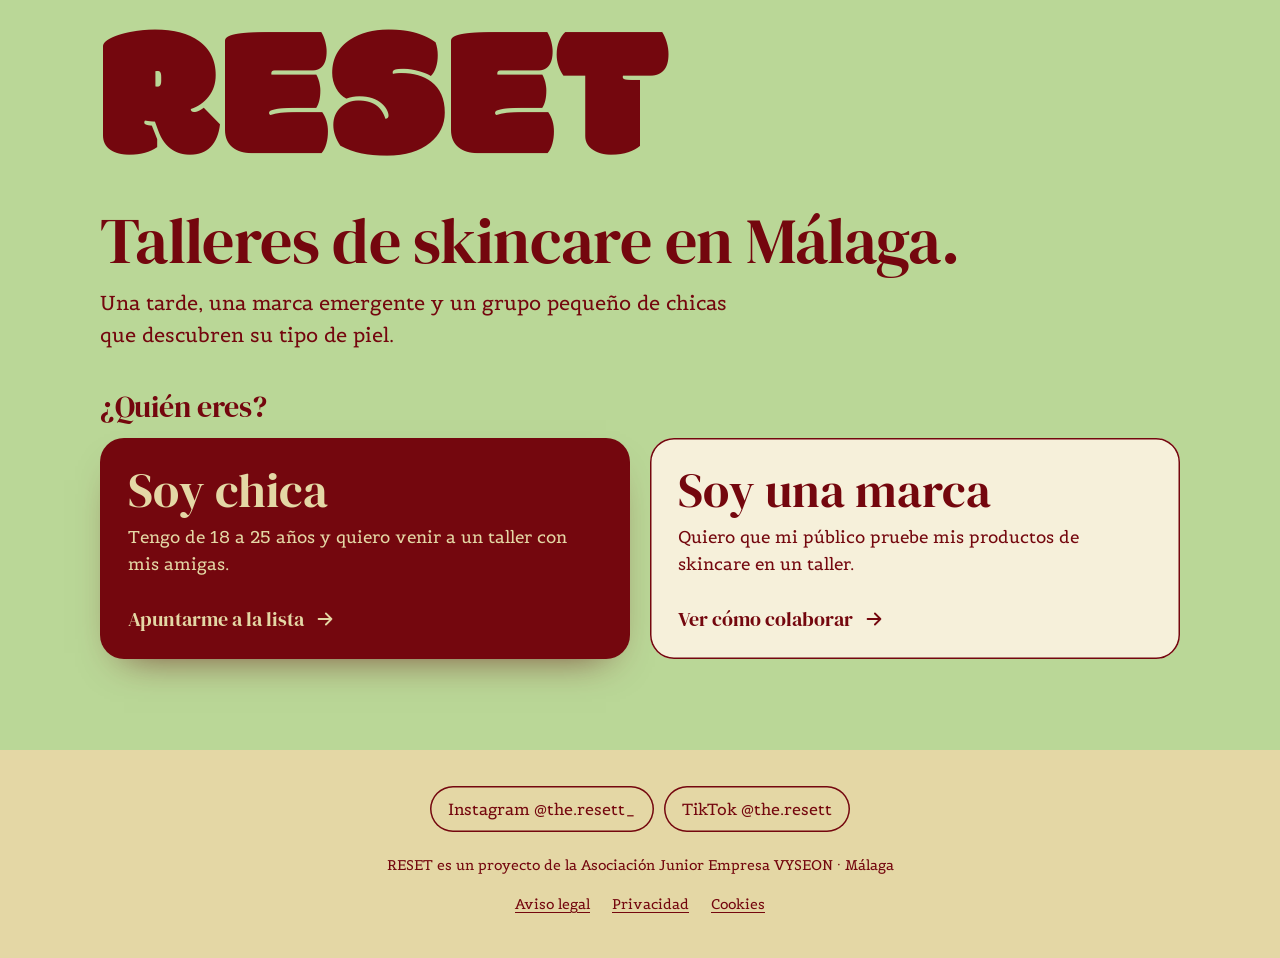
==== commit f83f2c75: "Portada para elegir: soy chica o soy una marca - index.html: portada con las dos opciones - chicas.h" ====
--- a/index.html
+++ b/index.html
@@ -3,8 +3,8 @@
 <head>
 <meta charset="utf-8">
 <meta name="viewport" content="width=device-width, initial-scale=1">
-<title>RESET · Talleres de skincare en Málaga para chicas de 18 a 25</title>
-<meta name="description" content="Una tarde con tus amigas para descubrir tu tipo de piel y probar productos de una marca emergente. Grupos de 10 a 15 chicas en Málaga. Apúntate a la lista.">
+<title>RESET · Talleres de skincare en Málaga</title>
+<meta name="description" content="Talleres de skincare en Málaga con una sola marca emergente. Si eres una chica de 18 a 25, apúntate a la lista. Si tienes una marca, pide el dossier.">
 <link rel="canonical" href="https://carlotaoliveros-dev.github.io/reset/">
 <link rel="icon" href="favicon.svg" type="image/svg+xml">
 <meta name="theme-color" content="#BAD797">
@@ -12,206 +12,53 @@
 <meta property="og:locale" content="es_ES">
 <meta property="og:site_name" content="RESET">
 <meta property="og:title" content="RESET · Talleres de skincare en Málaga">
-<meta property="og:description" content="Descubre tu tipo de piel en una tarde con tus amigas. Grupos de 10 a 15 chicas.">
+<meta property="og:description" content="Una tarde, una marca emergente y un grupo pequeño de chicas que descubren su tipo de piel.">
 <meta property="og:url" content="https://carlotaoliveros-dev.github.io/reset/">
 <meta property="og:image" content="https://carlotaoliveros-dev.github.io/reset/og.png">
 <meta property="og:image:width" content="1200">
 <meta property="og:image:height" content="630">
 <meta name="twitter:card" content="summary_large_image">
+<script>/* enlaces antiguos: /#marcas va a marcas y el resto a la página de chicas */if(location.hash)location.replace(location.hash==='#marcas'?'marcas.html':'chicas.html'+location.hash)</script>
 <link rel="preload" href="fuentes/modak.woff2" as="font" type="font/woff2" crossorigin>
 <link rel="stylesheet" href="site.css">
+<link rel="prefetch" href="chicas.html">
 <script type="application/ld+json">
 {"@context":"https://schema.org","@type":"Organization","name":"RESET","url":"https://carlotaoliveros-dev.github.io/reset/","logo":"https://carlotaoliveros-dev.github.io/reset/og.png","areaServed":"Málaga","sameAs":["https://www.instagram.com/the.resett_/","https://www.tiktok.com/@the.resett"]}
 </script>
 </head>
-<body data-page="clientas">
+<body data-page="inicio">
 <svg width="0" height="0" style="position:absolute" aria-hidden="true">
-  <symbol id="i-check" viewBox="0 0 24 24"><path d="M4.5 12.5l5 5 10-11" fill="none" stroke="currentColor" stroke-width="2.2" stroke-linecap="round" stroke-linejoin="round"/></symbol>
-  <symbol id="i-dot" viewBox="0 0 24 24"><circle cx="12" cy="12" r="4.5" fill="currentColor"/></symbol>
-  <symbol id="i-plus" viewBox="0 0 24 24"><path d="M12 5v14M5 12h14" fill="none" stroke="currentColor" stroke-width="2" stroke-linecap="round"/></symbol>
   <symbol id="i-arrow" viewBox="0 0 24 24"><path d="M5 12h14M13 6l6 6-6 6" fill="none" stroke="currentColor" stroke-width="2" stroke-linecap="round" stroke-linejoin="round"/></symbol>
-  <symbol id="i-wa" viewBox="0 0 24 24"><path d="M12 3.2a8.8 8.8 0 0 0-7.6 13.3L3.2 20.8l4.4-1.2A8.8 8.8 0 1 0 12 3.2z" fill="none" stroke="currentColor" stroke-width="1.8" stroke-linejoin="round"/><path d="M9 8.6c.2-.4.4-.4.7-.4h.5c.2 0 .4 0 .5.4l.7 1.7c.1.2 0 .4-.1.6l-.5.6c-.1.1-.2.3 0 .5.6 1 1.4 1.8 2.4 2.3.2.1.4.1.5-.1l.6-.7c.2-.2.4-.2.6-.1l1.6.8c.2.1.4.2.4.4 0 .5-.2 1.2-.7 1.5-.6.4-1.4.6-2.4.3a9.3 9.3 0 0 1-5.2-4.6c-.6-1.2-.5-2.4.4-3.2z" fill="currentColor"/></symbol>
 </svg>
-<a class="skip" href="#apuntate">Saltar al formulario</a>
 
-<header>
-  <nav class="nav" aria-label="Principal">
-    <div class="wrap">
-      <a class="logo" href="./" aria-label="RESET, inicio" data-hide-on-hero>RESET</a>
-      <div class="links">
-        <a href="marcas.html">Para marcas</a>
-        <a class="btn btn-cherry" href="#apuntate">Apuntarme</a>
-      </div>
-    </div>
-  </nav>
+<main class="gate">
+  <div class="wrap">
+    <p class="wordmark" aria-hidden="true" data-enter>RESET</p>
+    <h1 data-enter="2">Talleres de skincare en Málaga.</h1>
+    <p class="lead" data-enter="2">Una tarde, una marca emergente y un grupo pequeño de chicas que descubren su tipo de piel.</p>
 
-  <div class="hero">
-    <div class="wrap">
-      <div class="hero-grid">
-        <div>
-          <p class="wordmark" aria-hidden="true" data-enter>RESET</p>
-          <h1 data-enter="2">Descubre tu tipo de piel en un taller de skincare con tus amigas.</h1>
-          <p class="lead" data-enter="2">En Málaga, para chicas de 18 a 25 años. Pruebas productos de una marca emergente y te vas a casa con tu rutina.</p>
-          <ul class="facts" data-enter="3" aria-label="Cómo es RESET">
-            <li><svg aria-hidden="true"><use href="#i-dot"/></svg>10-15 plazas</li>
-            <li><svg aria-hidden="true"><use href="#i-dot"/></svg>1 marca por taller</li>
-            <li><svg aria-hidden="true"><use href="#i-dot"/></svg>Comprar es opcional</li>
-          </ul>
-
-          <div class="capture" id="apuntate" data-steps data-enter="3">
-            <form class="step" id="c1" data-subject="Nueva clienta en la lista de espera de RESET" data-next="#c2" novalidate>
-              <div class="inline">
-                <label class="field"><span>Tu email</span><input type="email" name="email" placeholder="tu@email.com" autocomplete="email" inputmode="email" required></label>
-                <button class="btn btn-cherry" type="submit" style="align-self:flex-end">Apuntarme a la lista</button>
-              </div>
-              <label class="consent"><input type="checkbox" name="privacidad" value="Aceptada, mayor de 18" required><span>Tengo 18 años o más, he leído la <a href="privacidad.html">política de privacidad</a> y acepto que me escribáis para avisarme de los talleres.</span></label>
-              <input class="hp" type="checkbox" name="botcheck" tabindex="-1" autocomplete="off" aria-hidden="true">
-              <p class="micro">Quien está en la lista se entera antes que nadie de la fecha y el sitio. Te das de baja cuando quieras.</p>
-              <p class="status" role="status" aria-live="polite"></p>
-              <p class="rgpd">Responsable: Asociación Junior Empresa VYSEON. Finalidad: avisarte de los talleres. No compartimos tus datos con las marcas. Derechos y más información en la <a href="privacidad.html">política de privacidad</a>.</p>
-            </form>
-
-            <form class="step" id="c2" hidden data-subject="Datos extra de una clienta de la lista" data-carry="1" data-next="#c3" novalidate>
-              <p class="done-title" data-focus><svg aria-hidden="true"><use href="#i-check"/></svg>¡Ya estás en la lista!</p>
-              <p style="margin-bottom:16px">Tres preguntas rápidas para preparar tu taller. Son opcionales.</p>
-              <fieldset>
-                <legend>Tu tipo de piel</legend>
-                <div class="chips">
-                  <label><input type="radio" name="tipo_de_piel" value="Seca"><span>Seca</span></label>
-                  <label><input type="radio" name="tipo_de_piel" value="Grasa"><span>Grasa</span></label>
-                  <label><input type="radio" name="tipo_de_piel" value="Mixta"><span>Mixta</span></label>
-                  <label><input type="radio" name="tipo_de_piel" value="Normal"><span>Normal</span></label>
-                  <label><input type="radio" name="tipo_de_piel" value="Sensible"><span>Sensible</span></label>
-                  <label><input type="radio" name="tipo_de_piel" value="No lo sé"><span>No lo sé</span></label>
-                </div>
-              </fieldset>
-              <fieldset>
-                <legend>Tu edad</legend>
-                <div class="chips">
-                  <label><input type="radio" name="edad" value="18-20"><span>18-20</span></label>
-                  <label><input type="radio" name="edad" value="21-23"><span>21-23</span></label>
-                  <label><input type="radio" name="edad" value="24-25"><span>24-25</span></label>
-                  <label><input type="radio" name="edad" value="Más de 25"><span>Más de 25</span></label>
-                </div>
-              </fieldset>
-              <fieldset>
-                <legend>¿Vendrías con amigas?</legend>
-                <div class="chips">
-                  <label><input type="radio" name="con_amigas" value="Sí, con amigas"><span>Sí, con amigas</span></label>
-                  <label><input type="radio" name="con_amigas" value="Con una amiga"><span>Con una amiga</span></label>
-                  <label><input type="radio" name="con_amigas" value="Sola"><span>Sola</span></label>
-                </div>
-              </fieldset>
-              <div class="share" style="margin-top:4px">
-                <button class="btn btn-cherry" type="submit">Enviar respuestas</button>
-                <button class="link-quiet" type="button" data-skip="#c3">Ahora no</button>
-              </div>
-              <p class="status" role="status" aria-live="polite"></p>
-            </form>
-
-            <div class="step" id="c3" hidden>
-              <p class="done-title" data-focus><svg aria-hidden="true"><use href="#i-check"/></svg>Hecho. Te avisamos por email.</p>
-              <p>RESET es un plan para ir con tus amigas. Pásales la web para que también estén en la lista:</p>
-              <div class="share">
-                <a class="btn btn-cherry" href="https://wa.me/?text=Mira%20esto%3A%20talleres%20de%20skincare%20en%20M%C3%A1laga%20para%20ir%20juntas%20%E2%9C%A8%20https%3A%2F%2Fcarlotaoliveros-dev.github.io%2Freset%2F" target="_blank" rel="noopener"><svg aria-hidden="true"><use href="#i-wa"/></svg>Enviar por WhatsApp</a>
-                <button class="btn btn-ghost" type="button" data-copy="https://carlotaoliveros-dev.github.io/reset/">Copiar enlace</button>
-              </div>
-            </div>
-          </div>
-        </div>
-
-        <div class="phone" data-enter="3">
-          <video data-loop autoplay muted loop playsinline preload="auto" poster="media/tipos-de-piel.jpg" aria-label="Vídeo de RESET: ¿qué tipo de piel tienes?">
-            <source src="media/tipos-de-piel.mp4" type="video/mp4">
-          </video>
-          <p class="tag">Así hablamos de skincare en <a href="https://www.tiktok.com/@the.resett" target="_blank" rel="noopener">TikTok</a></p>
-        </div>
-      </div>
-    </div>
+    <h2 class="gate-q" data-enter="3">¿Quién eres?</h2>
+    <ul class="choices" data-enter="3">
+      <li>
+        <a class="choice choice-chica" href="chicas.html">
+          <span class="choice-title">Soy chica</span>
+          <span class="choice-text">Tengo de 18 a 25 años y quiero venir a un taller con mis amigas.</span>
+          <span class="choice-cta">Apuntarme a la lista <svg aria-hidden="true"><use href="#i-arrow"/></svg></span>
+        </a>
+      </li>
+      <li>
+        <a class="choice choice-marca" href="marcas.html">
+          <span class="choice-title">Soy una marca</span>
+          <span class="choice-text">Quiero que mi público pruebe mis productos de skincare en un taller.</span>
+          <span class="choice-cta">Ver cómo colaborar <svg aria-hidden="true"><use href="#i-arrow"/></svg></span>
+        </a>
+      </li>
+    </ul>
   </div>
-</header>
-
-<main>
-  <section class="s" aria-labelledby="t-tarde">
-    <div class="wrap">
-      <div class="s-head">
-        <h2 id="t-tarde">Así es una tarde <em>RESET</em>.</h2>
-        <p>Un plan con tus amigas, no una clase. Tres momentos y te vas sabiendo qué le sienta bien a tu piel.</p>
-      </div>
-      <ol class="steps">
-        <li><span class="n" aria-hidden="true">1</span><h3>Conoce tu piel</h3><p>Alguien de la marca te explica los tipos de piel y te ayuda a saber cuál es la tuya.</p></li>
-        <li><span class="n" aria-hidden="true">2</span><h3>Pruébalo en tu piel</h3><p>Te haces la mascarilla y pruebas los productos que van con tu tipo de piel, con ayuda y en directo.</p></li>
-        <li><span class="n" aria-hidden="true">3</span><h3>Plan de chicas</h3><p>Peli, picoteo y charla. Un plan distinto al de siempre, ya montado: solo tienes que venir.</p></li>
-      </ol>
-    </div>
-  </section>
-
-  <section class="s" aria-labelledby="t-llevas">
-    <div class="wrap">
-      <div class="s-head">
-        <h2 id="t-llevas">Lo que te llevas a casa.</h2>
-        <p>Pruebas antes de comprar. Así no gastas en productos que no te sirven.</p>
-      </div>
-      <div class="with-reel">
-      <ul class="benefits one">
-        <li><svg aria-hidden="true"><use href="#i-check"/></svg><span><b>Tu tipo de piel, claro</b>Sales sabiendo qué piel tienes y qué usar.</span></li>
-        <li><svg aria-hidden="true"><use href="#i-check"/></svg><span><b>Una rutina hecha para ti</b>Paso a paso, sin productos de más.</span></li>
-        <li><svg aria-hidden="true"><use href="#i-check"/></svg><span><b>Marcas nuevas antes que nadie</b>Una marca emergente por taller, en tus manos.</span></li>
-        <li><svg aria-hidden="true"><use href="#i-check"/></svg><span><b>Sin presión para comprar</b>Grupo pequeño y cercano. Comprar es opcional.</span></li>
-      </ul>
-      <div class="reel"><video controls playsinline preload="none" poster="media/orden-rutina.jpg" aria-label="Vídeo de RESET: el orden de tu rutina de skincare"><source src="media/orden-rutina.mp4" type="video/mp4"></video></div>
-      </div>
-    </div>
-  </section>
-
-  <section class="s" aria-labelledby="t-faq">
-    <div class="wrap">
-      <div class="s-head">
-        <h2 id="t-faq">Antes de apuntarte.</h2>
-        <p>Lo que querrías saber, contado en corto. Si te queda alguna duda, escríbenos por <a href="https://www.instagram.com/the.resett_/" target="_blank" rel="noopener">Instagram</a>.</p>
-      </div>
-      <div class="faq">
-        <details><summary>¿Cuándo y dónde es?<svg aria-hidden="true"><use href="#i-plus"/></svg></summary><p>En Málaga. La fecha, el sitio y la marca se anuncian primero a quien está en la lista, por email.</p></details>
-        <details><summary>¿Tengo que comprar algo?<svg aria-hidden="true"><use href="#i-plus"/></svg></summary><p>No. Puedes llevarte algún producto si te gusta, pero comprar es opcional y nadie te va a presionar.</p></details>
-        <details><summary>No sé qué tipo de piel tengo. ¿Puedo ir?<svg aria-hidden="true"><use href="#i-plus"/></svg></summary><p>Claro, para eso es la primera parte de la tarde: descubrir cuál es la tuya.</p></details>
-        <details><summary>¿Cuántas somos?<svg aria-hidden="true"><use href="#i-plus"/></svg></summary><p>Entre 10 y 15 chicas por taller, para que dé tiempo a probar y preguntar.</p></details>
-        <details><summary>¿Qué hacéis con mi email?<svg aria-hidden="true"><use href="#i-plus"/></svg></summary><p>Solo lo usamos para avisarte de los talleres. No lo compartimos con las marcas y te puedes dar de baja cuando quieras. Más detalle en la <a href="privacidad.html">política de privacidad</a>.</p></details>
-      </div>
-    </div>
-  </section>
 </main>
 
-<section class="close" aria-labelledby="t-close">
-  <div class="wrap grid">
-    <div>
-      <h2 id="t-close">Son 10-15 plazas por taller. Entra en la lista.</h2>
-      <p>Te escribimos antes que a nadie con todos los detalles.</p>
-    </div>
-    <div class="capture" data-steps>
-      <form class="step" id="d1" data-subject="Nueva clienta en la lista de espera de RESET" data-next="#d2" novalidate>
-        <div class="inline">
-          <label class="field"><span>Tu email</span><input type="email" name="email" placeholder="tu@email.com" autocomplete="email" inputmode="email" required></label>
-          <button class="btn btn-green" type="submit" style="align-self:flex-end">Apuntarme a la lista</button>
-        </div>
-        <label class="consent"><input type="checkbox" name="privacidad" value="Aceptada, mayor de 18" required><span>Tengo 18 años o más, he leído la <a href="privacidad.html">política de privacidad</a> y acepto que me escribáis para avisarme de los talleres.</span></label>
-        <input class="hp" type="checkbox" name="botcheck" tabindex="-1" autocomplete="off" aria-hidden="true">
-        <p class="status" role="status" aria-live="polite"></p>
-      </form>
-      <div class="step" id="d2" hidden>
-        <p class="done-title" data-focus><svg aria-hidden="true"><use href="#i-check"/></svg>¡Ya estás en la lista!</p>
-        <p>Pásales la web a tus amigas para ir juntas:</p>
-        <div class="share">
-          <a class="btn btn-green" href="https://wa.me/?text=Mira%20esto%3A%20talleres%20de%20skincare%20en%20M%C3%A1laga%20para%20ir%20juntas%20%E2%9C%A8%20https%3A%2F%2Fcarlotaoliveros-dev.github.io%2Freset%2F" target="_blank" rel="noopener"><svg aria-hidden="true"><use href="#i-wa"/></svg>Enviar por WhatsApp</a>
-        </div>
-      </div>
-    </div>
-  </div>
-</section>
-
-<footer>
+<footer class="gate-foot">
   <div class="wrap">
-    <a class="cross" href="marcas.html">¿Tienes una marca de skincare? Colabora con RESET <svg width="20" height="20" aria-hidden="true"><use href="#i-arrow"/></svg></a>
-    <p class="wordmark" aria-hidden="true">RESET</p>
     <div class="social">
       <a class="btn btn-ghost" href="https://www.instagram.com/the.resett_/" target="_blank" rel="noopener">Instagram @the.resett_</a>
       <a class="btn btn-ghost" href="https://www.tiktok.com/@the.resett" target="_blank" rel="noopener">TikTok @the.resett</a>
--- a/site.css
+++ b/site.css
@@ -75,6 +75,9 @@
 .nav .links a:not(.btn){display:inline-flex;align-items:center;min-height:44px;padding:0 12px;font-size:15px;text-decoration:none}
 .nav .links a:not(.btn):hover{text-decoration:underline}
 .nav .btn{min-height:44px;font-size:16px;padding:0 18px}
+.nav .links a{white-space:nowrap}
+@media (max-width:380px){.nav .logo{font-size:28px}.nav .links{gap:2px}.nav .links a:not(.btn){padding:0 6px}.nav .btn{padding:0 12px;font-size:15px}}
+@media (max-width:340px){.nav .links a:not(.btn){display:none}}
 
 /* ---------- Hero ---------- */
 .hero{background:var(--bg,var(--green));padding:8px 0 64px}
@@ -110,9 +113,11 @@
 .err{display:none;font-size:14px;margin-top:6px;padding-left:2px}
 .has-error .err{display:block}
 .has-error input,.has-error select,.has-error textarea{border-width:2.5px}
-.consent{display:flex;gap:12px;align-items:flex-start;font-size:14.5px;line-height:1.45;margin:14px 0 6px;cursor:pointer}
+.consent{display:flex;flex-wrap:wrap;gap:12px;align-items:flex-start;font-size:14.5px;line-height:1.45;margin:14px 0 6px;cursor:pointer}
 .consent input{flex:none;width:22px;height:22px;margin-top:1px;accent-color:var(--cherry);cursor:pointer}
 .consent a{text-decoration:underline}
+.consent span{flex:1 1 0;min-width:0}
+.consent .err{flex:0 0 100%;margin:-6px 0 0 34px}
 .micro{font-size:14px;margin-top:10px;opacity:.92}
 .rgpd{font-size:13px;line-height:1.5;margin-top:14px;max-width:60ch}
 .hp{position:absolute;left:-9999px;width:1px;height:1px;opacity:0}
@@ -260,6 +265,43 @@
   .form-card{padding:22px 18px}
   .close{padding:64px 0}
 }
+/* ---------- Portada: elegir chica o marca ---------- */
+.gate{background:var(--green);padding:28px 0 72px;min-height:calc(100svh - 150px)}
+.gate .wordmark{font-size:clamp(96px,15vw,200px);margin:0 0 22px}
+.gate h1{margin-bottom:12px}
+.gate .lead{max-width:44ch;margin-bottom:40px}
+.gate-q{font-size:clamp(24px,2.6vw,30px);margin-bottom:16px}
+.choices{list-style:none;display:grid;grid-template-columns:repeat(2,minmax(0,1fr));gap:20px}
+.choices li{display:flex}
+.choice{flex:1;display:flex;flex-direction:column;gap:10px;padding:28px 28px 24px;border-radius:24px;text-decoration:none;
+  transition:transform 200ms var(--ease-out),box-shadow 200ms var(--ease-out)}
+.choice:active{transform:scale(.98)}
+.choice:focus-visible{outline:3px solid var(--cherry);outline-offset:4px;border-radius:24px}
+.choice-chica{background:var(--cherry);color:var(--cream);box-shadow:0 18px 40px -24px rgba(92,5,11,.8)}
+.choice-marca{background:var(--paper);color:var(--cherry);box-shadow:inset 0 0 0 1.5px var(--cherry)}
+.choice-title{font-family:var(--serif);font-size:clamp(34px,4vw,48px);line-height:1}
+.choice-text{font-size:17px;max-width:34ch;text-wrap:pretty}
+.choice-cta{margin-top:auto;padding-top:14px;display:inline-flex;align-items:center;gap:10px;font-family:var(--serif);font-size:20px}
+.choice-cta svg{width:22px;height:22px;flex:none;transition:transform 200ms var(--ease-out)}
+@media (hover:hover){
+  .choice:hover{transform:translateY(-3px)}
+  .choice-chica:hover{box-shadow:0 24px 44px -24px rgba(92,5,11,.9)}
+  .choice-marca:hover{box-shadow:inset 0 0 0 2.5px var(--cherry)}
+  .choice:hover .choice-cta svg{transform:translateX(4px)}
+}
+.gate-foot{padding:36px 0 32px}
+@media (max-width:760px){
+  .gate{padding:14px 0 40px;min-height:0}
+  .gate .wordmark{font-size:22vw;margin-bottom:12px}
+  .gate h1{font-size:34px;margin-bottom:8px}
+  .gate .lead{font-size:16px;line-height:1.5;margin-bottom:22px}
+  .gate-q{font-size:22px;margin-bottom:10px}
+  .choices{grid-template-columns:1fr;gap:12px}
+  .choice{gap:6px;padding:18px 20px 16px;border-radius:20px}
+  .choice-title{font-size:30px}
+  .choice-text{font-size:15.5px;line-height:1.5}
+  .choice-cta{padding-top:6px;font-size:18px}
+}
 @media (prefers-reduced-motion:reduce){
   html{scroll-behavior:auto}
   [data-enter],.step.is-in{animation:none}
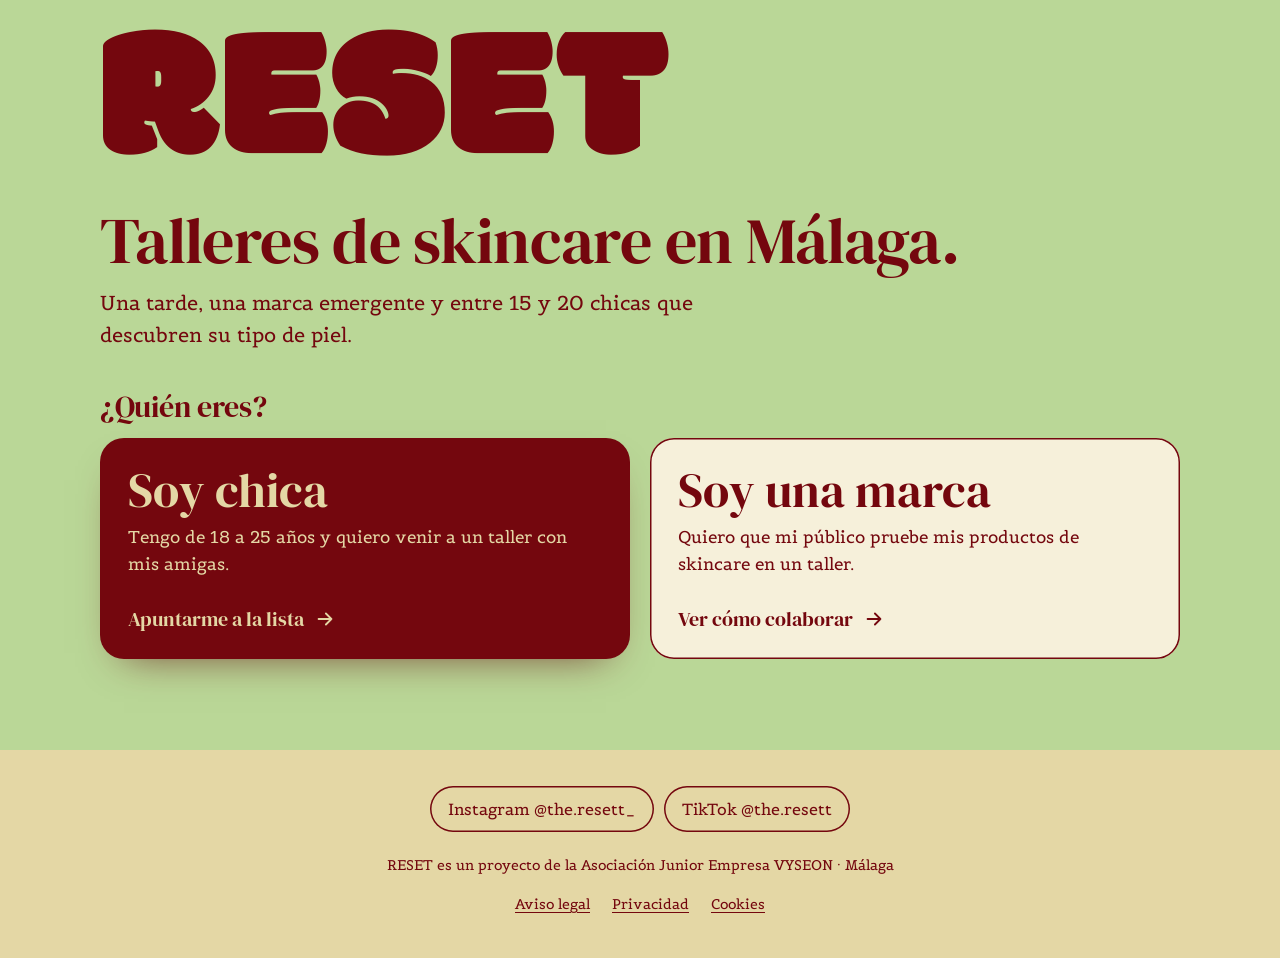
==== commit f48d0e58: "Talleres de 15 a 20 chicas en toda la web Co-Authored-By: Claude Opus 5.5 <noreply@anthropic.com> Cl" ====
--- a/index.html
+++ b/index.html
@@ -20,7 +20,7 @@
 <meta name="twitter:card" content="summary_large_image">
 <script>/* enlaces antiguos: /#marcas va a marcas y el resto a la página de chicas */if(location.hash)location.replace(location.hash==='#marcas'?'marcas.html':'chicas.html'+location.hash)</script>
 <link rel="preload" href="fuentes/modak.woff2" as="font" type="font/woff2" crossorigin>
-<link rel="stylesheet" href="site.css">
+<link rel="stylesheet" href="site.css?v=4">
 <link rel="prefetch" href="chicas.html">
 <script type="application/ld+json">
 {"@context":"https://schema.org","@type":"Organization","name":"RESET","url":"https://carlotaoliveros-dev.github.io/reset/","logo":"https://carlotaoliveros-dev.github.io/reset/og.png","areaServed":"Málaga","sameAs":["https://www.instagram.com/the.resett_/","https://www.tiktok.com/@the.resett"]}
@@ -35,7 +35,7 @@
   <div class="wrap">
     <p class="wordmark" aria-hidden="true" data-enter>RESET</p>
     <h1 data-enter="2">Talleres de skincare en Málaga.</h1>
-    <p class="lead" data-enter="2">Una tarde, una marca emergente y un grupo pequeño de chicas que descubren su tipo de piel.</p>
+    <p class="lead" data-enter="2">Una tarde, una marca emergente y entre 15 y 20 chicas que descubren su tipo de piel.</p>
 
     <h2 class="gate-q" data-enter="3">¿Quién eres?</h2>
     <ul class="choices" data-enter="3">
@@ -43,14 +43,14 @@
         <a class="choice choice-chica" href="chicas.html">
           <span class="choice-title">Soy chica</span>
           <span class="choice-text">Tengo de 18 a 25 años y quiero venir a un taller con mis amigas.</span>
-          <span class="choice-cta">Apuntarme a la lista <svg aria-hidden="true"><use href="#i-arrow"/></svg></span>
+          <span class="choice-cta">Apuntarme a la lista <svg width="22" height="22" aria-hidden="true"><use href="#i-arrow"/></svg></span>
         </a>
       </li>
       <li>
         <a class="choice choice-marca" href="marcas.html">
           <span class="choice-title">Soy una marca</span>
           <span class="choice-text">Quiero que mi público pruebe mis productos de skincare en un taller.</span>
-          <span class="choice-cta">Ver cómo colaborar <svg aria-hidden="true"><use href="#i-arrow"/></svg></span>
+          <span class="choice-cta">Ver cómo colaborar <svg width="22" height="22" aria-hidden="true"><use href="#i-arrow"/></svg></span>
         </a>
       </li>
     </ul>
@@ -68,6 +68,6 @@
   </div>
 </footer>
 
-<script src="site.js" defer></script>
+<script src="site.js?v=4" defer></script>
 </body>
 </html>
